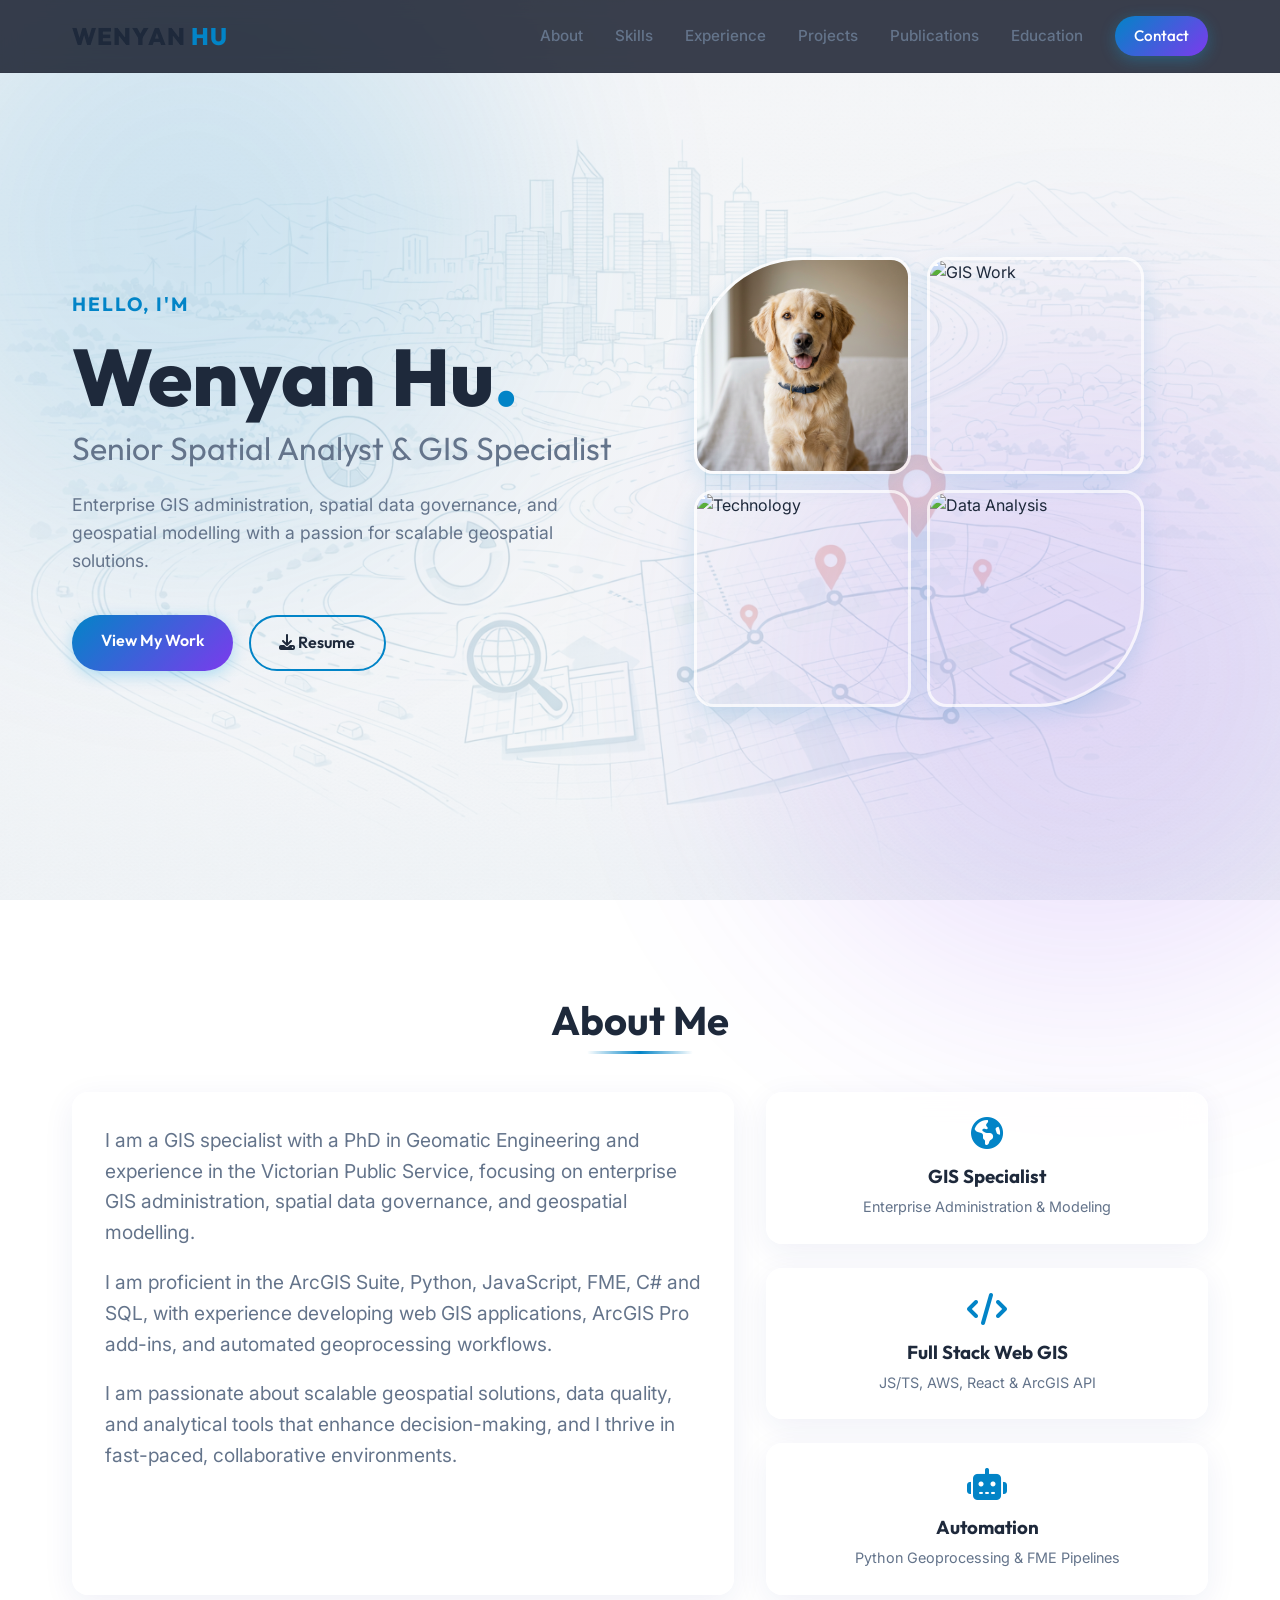
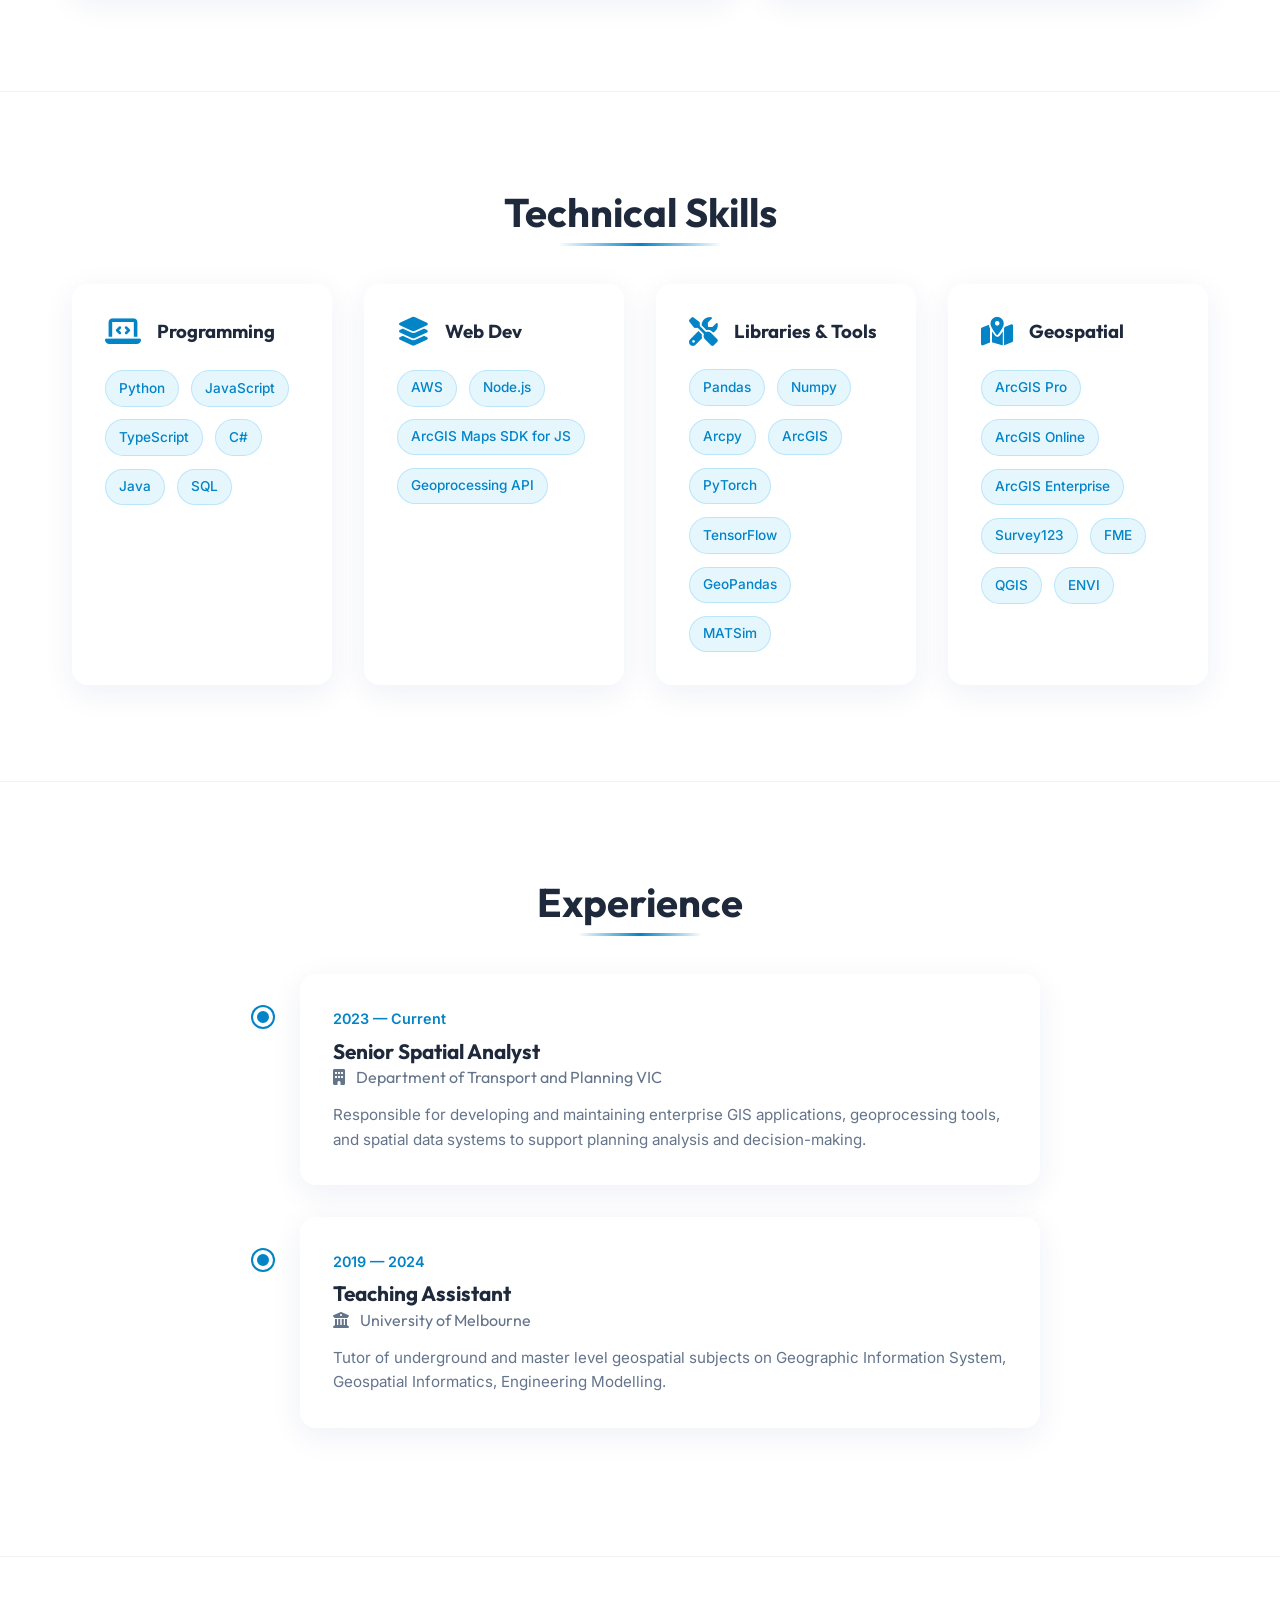
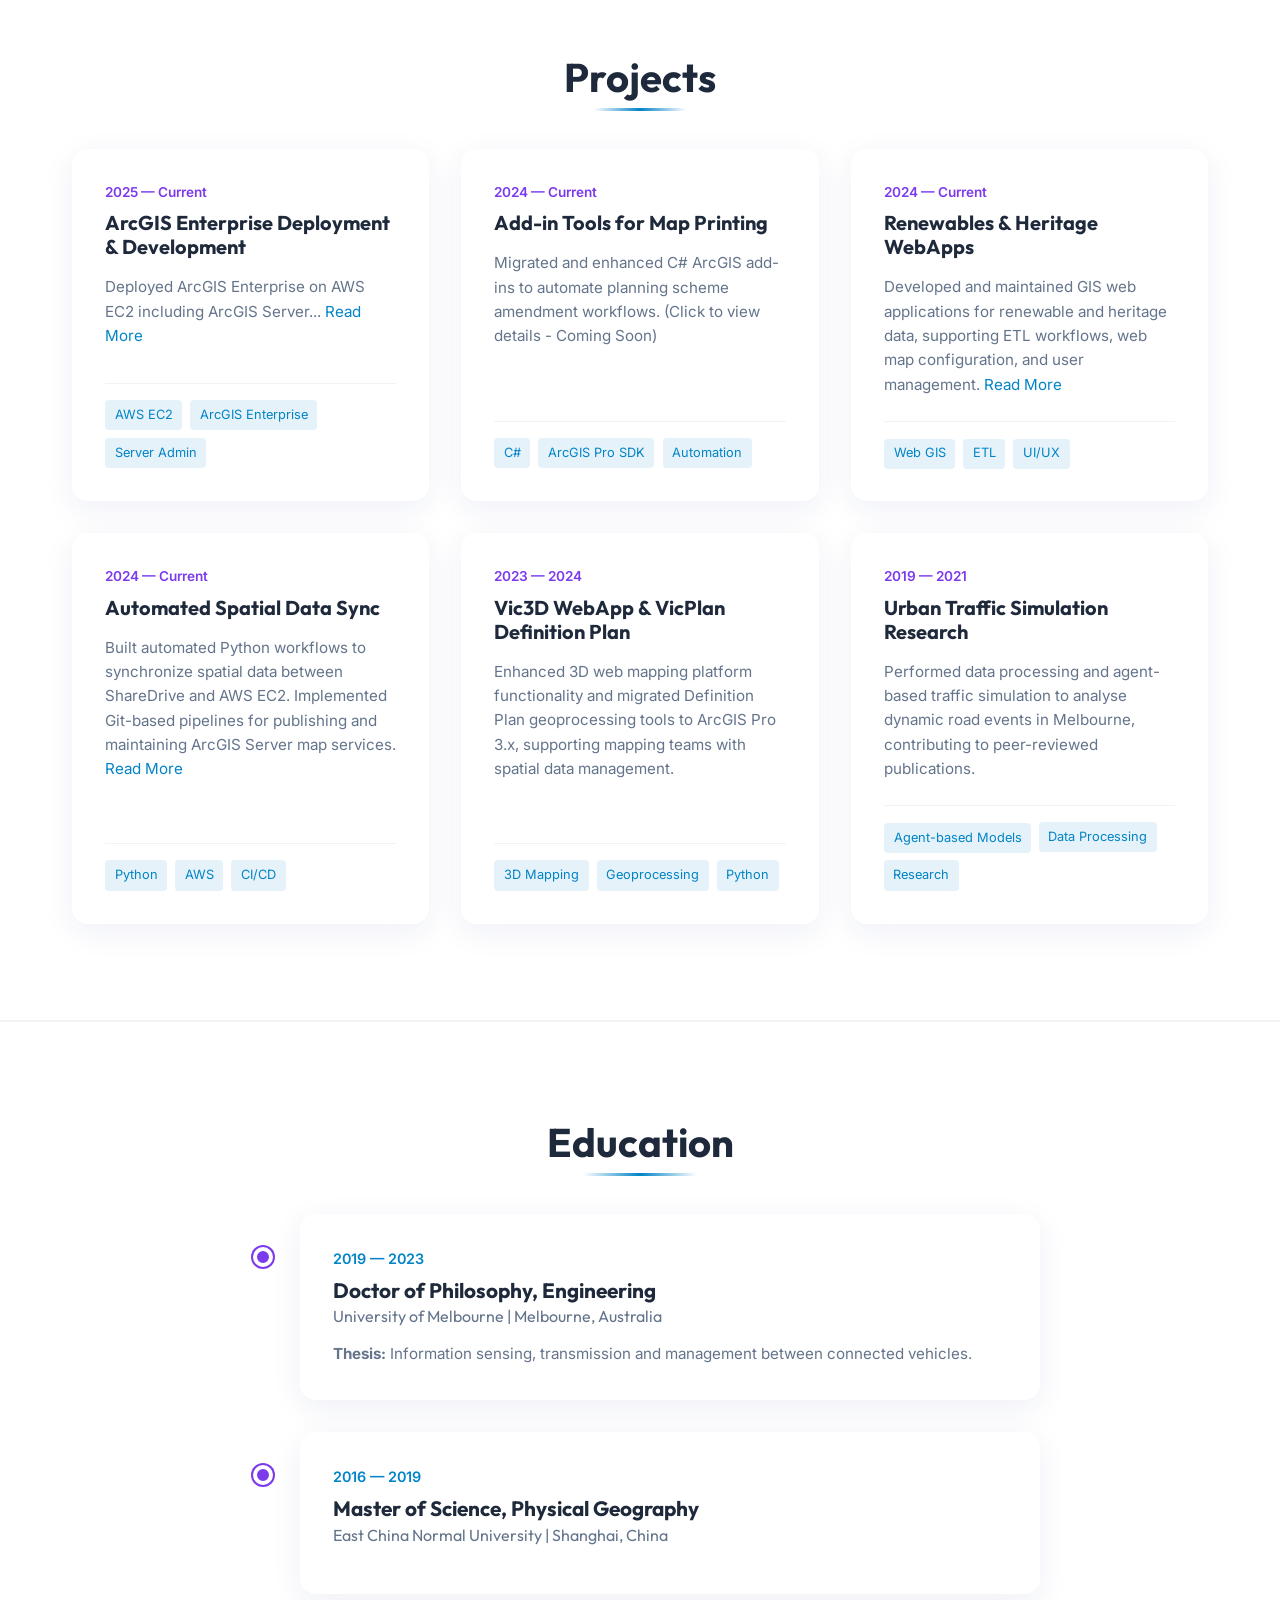
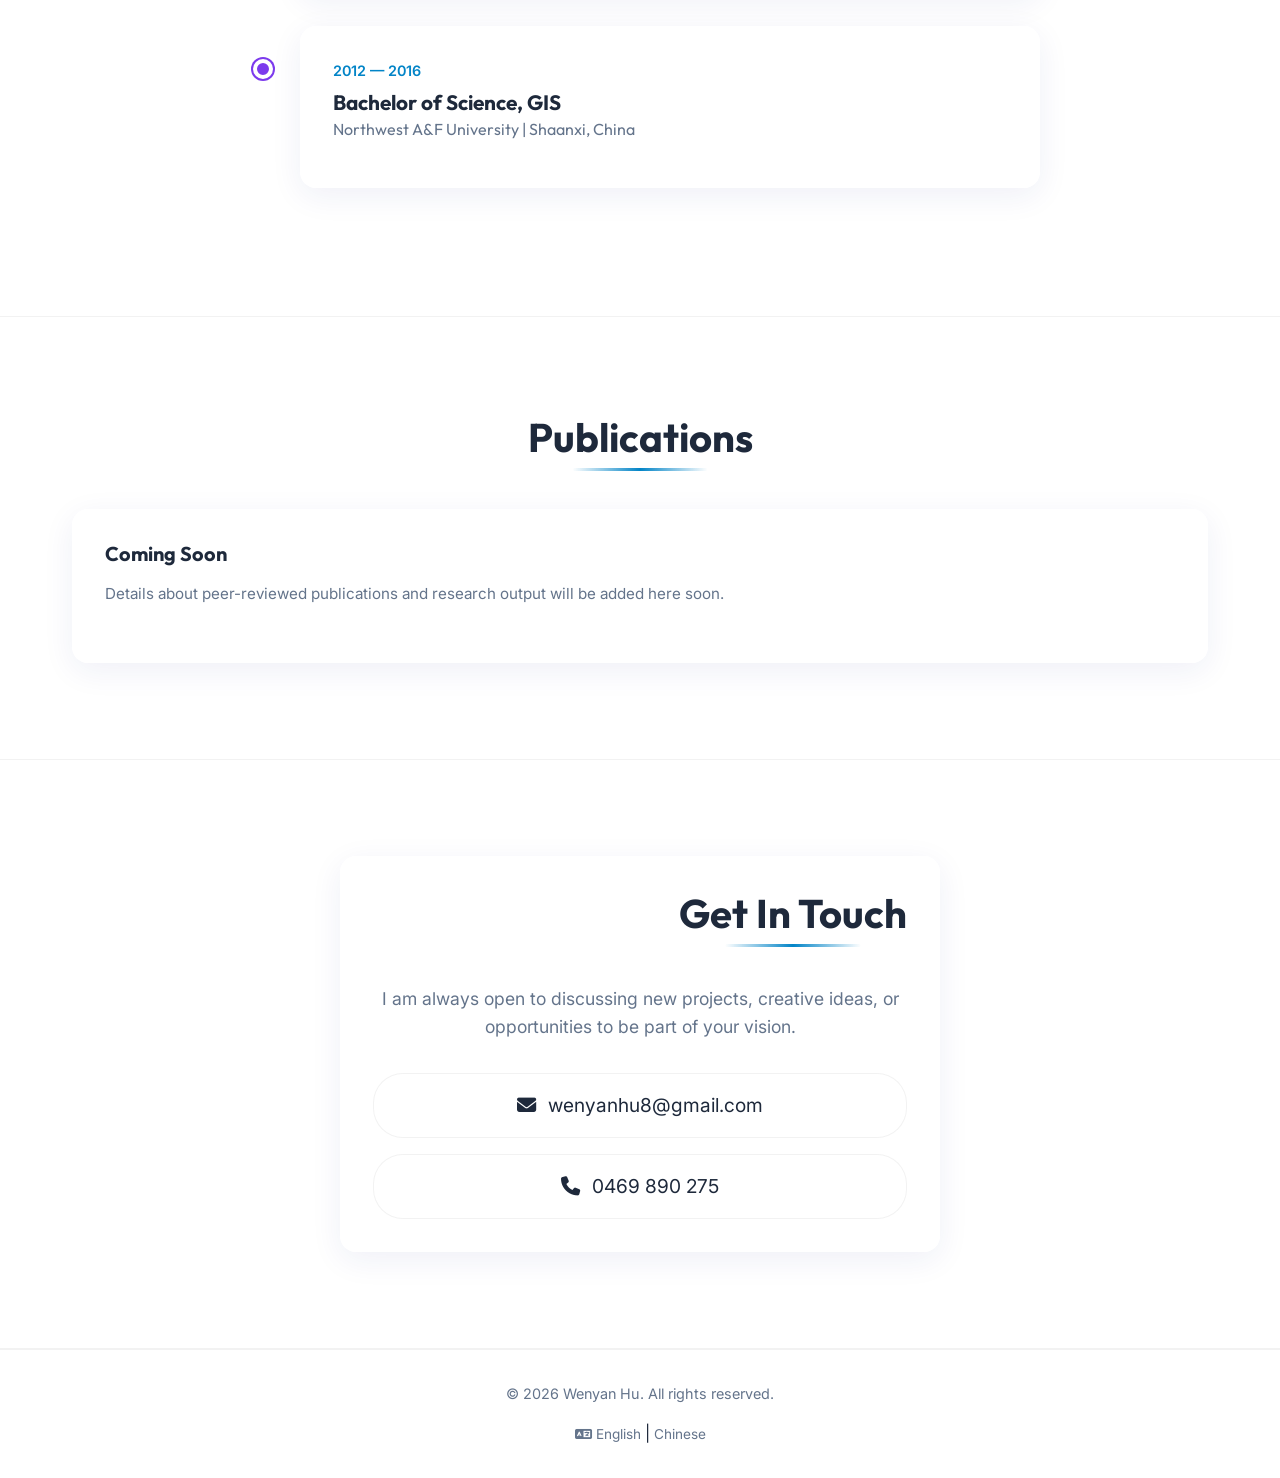
==== index.html @ 702ae7d6 "update the ui" ====
<!DOCTYPE html>
<html lang="en">

<head>
    <meta charset="UTF-8">
    <meta name="viewport" content="width=device-width, initial-scale=1.0">
    <title>Wenyan Hu | Senior Spatial Analyst & GIS Specialist</title>
    <meta name="description"
        content="Portfolio of Wenyan Hu, GIS Specialist, Senior Spatial Analyst, and Web GIS Developer.">

    <!-- Google Fonts -->
    <link rel="preconnect" href="https://fonts.googleapis.com">
    <link rel="preconnect" href="https://fonts.gstatic.com" crossorigin>
    <link
        href="https://fonts.googleapis.com/css2?family=Inter:wght@300;400;500;600&family=Outfit:wght@400;600;800&display=swap"
        rel="stylesheet">

    <!-- FontAwesome for Icons -->
    <link rel="stylesheet" href="https://cdnjs.cloudflare.com/ajax/libs/font-awesome/6.4.0/css/all.min.css">

    <!-- Custom CSS -->
    <link rel="stylesheet" href="style.css">
</head>

<body>

    <!-- Navigation -->
    <nav class="navbar">
        <div class="nav-content">
            <a href="#hero" class="logo">WENYAN <span>HU</span></a>
            <ul class="nav-links">
                <li><a href="#about">About</a></li>
                <li><a href="#skills">Skills</a></li>
                <li><a href="#experience">Experience</a></li>
                <li><a href="#projects">Projects</a></li>
                <li><a href="#publications">Publications</a></li>
                <li><a href="#education">Education</a></li>
                <li><a href="#contact" class="btn-primary">Contact</a></li>
            </ul>
            <div class="menu-toggle"><i class="fas fa-bars"></i></div>
        </div>
    </nav>

    <!-- Hero Section -->
    <section id="hero" class="hero fade-in">
        <div class="hero-content">
            <h3 class="greeting">Hello, I'm</h3>
            <h1 class="name">Wenyan Hu<span class="name-dot">.</span></h1>
            <h2 class="role">Senior Spatial Analyst &amp; GIS Specialist</h2>
            <p class="hero-desc">
                Enterprise GIS administration, spatial data governance, and geospatial modelling with a passion for
                scalable geospatial solutions.
            </p>
            <div class="hero-actions">
                <a href="#projects" class="btn-primary">View My Work</a>
                <a href="WENYAN_HU.pdf" class="btn-secondary" target="_blank" rel="noopener noreferrer">
                    <i class="fas fa-download"></i> Resume
                </a>
            </div>
        </div>
        <div class="hero-image-container">
            <div class="hero-collage">
                <img src="profile.png" alt="Wenyan Hu Profile 1" class="collage-img img-1">
                <img src="https://images.unsplash.com/photo-1543269865-cbf427effbad?q=60&w=600&auto=format&fit=crop"
                    alt="GIS Work" class="collage-img img-2">
                <img src="https://images.unsplash.com/photo-1581091226825-a6a2a5aee158?q=60&w=600&auto=format&fit=crop"
                    alt="Technology" class="collage-img img-3">
                <img src="https://images.unsplash.com/photo-1551288049-bebda4e38f71?q=60&w=600&auto=format&fit=crop"
                    alt="Data Analysis" class="collage-img img-4">
            </div>
        </div>
        <div class="hero-shapes">
            <div class="shape shape-1"></div>
            <div class="shape shape-2"></div>
        </div>
    </section>

    <!-- About Section -->
    <section id="about" class="section animate-on-scroll">
        <div class="container">
            <h2 class="section-title">About Me</h2>
            <div class="about-grid">
                <div class="about-text glass-card">
                    <p>
                        I am a GIS specialist with a PhD in Geomatic Engineering and experience in the Victorian Public
                        Service, focusing on enterprise GIS administration, spatial data governance, and geospatial
                        modelling.
                    </p>
                    <p>
                        I am proficient in the ArcGIS Suite, Python, JavaScript, FME, C# and SQL, with experience
                        developing web GIS applications, ArcGIS Pro add-ins, and automated geoprocessing workflows.
                    </p>
                    <p>
                        I am passionate about scalable geospatial solutions, data quality, and analytical tools that
                        enhance decision-making, and I thrive in fast-paced, collaborative environments.
                    </p>
                </div>
                <div class="about-stats">
                    <div class="stat-card glass-card">
                        <i class="fas fa-globe-americas"></i>
                        <h3>GIS Specialist</h3>
                        <p>Enterprise Administration & Modeling</p>
                    </div>
                    <div class="stat-card glass-card">
                        <i class="fas fa-code"></i>
                        <h3>Full Stack Web GIS</h3>
                        <p>JS/TS, AWS, React & ArcGIS API</p>
                    </div>
                    <div class="stat-card glass-card">
                        <i class="fas fa-robot"></i>
                        <h3>Automation</h3>
                        <p>Python Geoprocessing & FME Pipelines</p>
                    </div>
                </div>
            </div>
        </div>
    </section>

    <!-- Skills Section -->
    <section id="skills" class="section alt-bg animate-on-scroll">
        <div class="container">
            <h2 class="section-title">Technical Skills</h2>
            <div class="skills-grid">

                <div class="skill-category glass-card">
                    <div class="skill-header">
                        <i class="fas fa-laptop-code"></i>
                        <h3>Programming</h3>
                    </div>
                    <div class="skill-tags">
                        <span class="tag">Python</span>
                        <span class="tag">JavaScript</span>
                        <span class="tag">TypeScript</span>
                        <span class="tag">C#</span>
                        <span class="tag">Java</span>
                        <span class="tag">SQL</span>
                    </div>
                </div>

                <div class="skill-category glass-card">
                    <div class="skill-header">
                        <i class="fas fa-layer-group"></i>
                        <h3>Web Dev</h3>
                    </div>
                    <div class="skill-tags">
                        <span class="tag">AWS</span>
                        <span class="tag">Node.js</span>
                        <span class="tag">ArcGIS Maps SDK for JS</span>
                        <span class="tag">Geoprocessing API</span>
                    </div>
                </div>

                <div class="skill-category glass-card">
                    <div class="skill-header">
                        <i class="fas fa-tools"></i>
                        <h3>Libraries & Tools</h3>
                    </div>
                    <div class="skill-tags">
                        <span class="tag">Pandas</span>
                        <span class="tag">Numpy</span>
                        <span class="tag">Arcpy</span>
                        <span class="tag">ArcGIS</span>
                        <span class="tag">PyTorch</span>
                        <span class="tag">TensorFlow</span>
                        <span class="tag">GeoPandas</span>
                        <span class="tag">MATSim</span>
                    </div>
                </div>

                <div class="skill-category glass-card">
                    <div class="skill-header">
                        <i class="fas fa-map-marked-alt"></i>
                        <h3>Geospatial</h3>
                    </div>
                    <div class="skill-tags">
                        <span class="tag">ArcGIS Pro</span>
                        <span class="tag">ArcGIS Online</span>
                        <span class="tag">ArcGIS Enterprise</span>
                        <span class="tag">Survey123</span>
                        <span class="tag">FME</span>
                        <span class="tag">QGIS</span>
                        <span class="tag">ENVI</span>
                    </div>
                </div>

            </div>
        </div>
    </section>

    <!-- Experience Section -->
    <section id="experience" class="section animate-on-scroll">
        <div class="container">
            <h2 class="section-title">Experience</h2>
            <div class="timeline">

                <div class="timeline-item glass-card">
                    <div class="timeline-dot"></div>
                    <div class="timeline-date">2023 — Current</div>
                    <div class="timeline-content">
                        <h3>Senior Spatial Analyst</h3>
                        <h4><i class="fas fa-building"></i> Department of Transport and Planning VIC</h4>
                        <p>Responsible for developing and maintaining enterprise GIS applications, geoprocessing tools,
                            and spatial data systems to support planning analysis and decision-making.</p>
                    </div>
                </div>

                <div class="timeline-item glass-card">
                    <div class="timeline-dot"></div>
                    <div class="timeline-date">2019 — 2024</div>
                    <div class="timeline-content">
                        <h3>Teaching Assistant</h3>
                        <h4><i class="fas fa-university"></i> University of Melbourne</h4>
                        <p>Tutor of underground and master level geospatial subjects on Geographic Information System,
                            Geospatial Informatics, Engineering Modelling.</p>
                    </div>
                </div>

            </div>
        </div>
    </section>

    <!-- Projects Section -->
    <section id="projects" class="section alt-bg animate-on-scroll">
        <div class="container">
            <h2 class="section-title">Projects</h2>
            <div class="projects-grid">

                <a href="project-arcgis.html" class="project-card glass-card"
                    style="text-decoration: none; background: linear-gradient(rgba(255, 255, 255, 0.88), rgba(255, 255, 255, 0.88)), url('https://images.unsplash.com/photo-1558494949-ef010cbdcc31?q=80&w=800&auto=format&fit=crop') center/cover;">
                    <div class="project-year">2025 — Current</div>
                    <h3>ArcGIS Enterprise Deployment & Development</h3>
                    <p>Deployed ArcGIS Enterprise on AWS EC2 including ArcGIS Server... <span
                            style="color: var(--primary-color);">Read More</span></p>
                    <div class="project-tags">
                        <span>AWS EC2</span><span>ArcGIS Enterprise</span><span>Server Admin</span>
                    </div>
                </a>

                <div class="project-card glass-card"
                    style="background: linear-gradient(rgba(255, 255, 255, 0.88), rgba(255, 255, 255, 0.88)), url('https://images.unsplash.com/photo-1524661135-423995f22d0b?q=80&w=800&auto=format&fit=crop') center/cover;">
                    <div class="project-year">2024 — Current</div>
                    <h3>Add-in Tools for Map Printing</h3>
                    <p>Migrated and enhanced C# ArcGIS add-ins to automate planning scheme amendment workflows. (Click
                        to view details - Coming Soon)</p>
                    <div class="project-tags">
                        <span>C#</span><span>ArcGIS Pro SDK</span><span>Automation</span>
                    </div>
                </div>

                <a href="renewables_flow.html" class="project-card glass-card"
                    style="text-decoration: none; background: linear-gradient(rgba(255, 255, 255, 0.88), rgba(255, 255, 255, 0.88)), url('https://images.unsplash.com/photo-1466611653911-95081537e5b7?q=80&w=800&auto=format&fit=crop') center/cover;">
                    <div class="project-year">2024 — Current</div>
                    <h3>Renewables & Heritage WebApps</h3>
                    <p>Developed and maintained GIS web applications for renewable and heritage data, supporting ETL
                        workflows, web map configuration, and user management. <span
                            style="color: var(--primary-color);">Read More</span></p>
                    <div class="project-tags">
                        <span>Web GIS</span><span>ETL</span><span>UI/UX</span>
                    </div>
                </a>

                <a href="datasync.html" class="project-card glass-card"
                    style="text-decoration: none; background: linear-gradient(rgba(255, 255, 255, 0.88), rgba(255, 255, 255, 0.88)), url('https://images.unsplash.com/photo-1551288049-bebda4e38f71?q=80&w=800&auto=format&fit=crop') center/cover;">
                    <div class="project-year">2024 — Current</div>
                    <h3>Automated Spatial Data Sync</h3>
                    <p>Built automated Python workflows to synchronize spatial data between ShareDrive and AWS EC2.
                        Implemented Git-based pipelines for publishing and maintaining ArcGIS Server map services. <span
                            style="color: var(--primary-color);">Read More</span></p>
                    <div class="project-tags">
                        <span>Python</span><span>AWS</span><span>CI/CD</span>
                    </div>
                </a>

                <div class="project-card glass-card"
                    style="background: linear-gradient(rgba(255, 255, 255, 0.88), rgba(255, 255, 255, 0.88)), url('https://images.unsplash.com/photo-1480714378408-67cf0d13bc1b?q=80&w=800&auto=format&fit=crop') center/cover;">
                    <div class="project-year">2023 — 2024</div>
                    <h3>Vic3D WebApp & VicPlan Definition Plan</h3>
                    <p>Enhanced 3D web mapping platform functionality and migrated Definition Plan geoprocessing tools
                        to ArcGIS Pro 3.x, supporting mapping teams with spatial data management.</p>
                    <div class="project-tags">
                        <span>3D Mapping</span><span>Geoprocessing</span><span>Python</span>
                    </div>
                </div>

                <div class="project-card glass-card"
                    style="background: linear-gradient(rgba(255, 255, 255, 0.88), rgba(255, 255, 255, 0.88)), url('https://images.unsplash.com/photo-1449844908441-8829872d2607?q=80&w=800&auto=format&fit=crop') center/cover;">
                    <div class="project-year">2019 — 2021</div>
                    <h3>Urban Traffic Simulation Research</h3>
                    <p>Performed data processing and agent-based traffic simulation to analyse dynamic road events in
                        Melbourne, contributing to peer-reviewed publications.</p>
                    <div class="project-tags">
                        <span>Agent-based Models</span><span>Data Processing</span><span>Research</span>
                    </div>
                </div>

            </div>
        </div>
    </section>


    <!-- Education Section -->
    <section id="education" class="section alt-bg animate-on-scroll">
        <div class="container">
            <h2 class="section-title">Education</h2>
            <div class="timeline education-timeline">

                <div class="timeline-item glass-card">
                    <div class="timeline-dot alt"></div>
                    <div class="timeline-date">2019 — 2023</div>
                    <div class="timeline-content">
                        <h3>Doctor of Philosophy, Engineering</h3>
                        <h4>University of Melbourne <span>| Melbourne, Australia</span></h4>
                        <p><strong>Thesis:</strong> Information sensing, transmission and management between connected
                            vehicles.</p>
                    </div>
                </div>

                <div class="timeline-item glass-card">
                    <div class="timeline-dot alt"></div>
                    <div class="timeline-date">2016 — 2019</div>
                    <div class="timeline-content">
                        <h3>Master of Science, Physical Geography</h3>
                        <h4>East China Normal University <span>| Shanghai, China</span></h4>
                    </div>
                </div>

                <div class="timeline-item glass-card">
                    <div class="timeline-dot alt"></div>
                    <div class="timeline-date">2012 — 2016</div>
                    <div class="timeline-content">
                        <h3>Bachelor of Science, GIS</h3>
                        <h4>Northwest A&F University <span>| Shaanxi, China</span></h4>
                    </div>
                </div>

            </div>
        </div>
    </section>

    <!-- Publications Section -->
    <section id="publications" class="section animate-on-scroll">
        <div class="container">
            <h2 class="section-title">Publications</h2>
            <div class="projects-grid">

                <div class="project-card glass-card">
                    <h3>Coming Soon</h3>
                    <p>Details about peer-reviewed publications and research output will be added here soon.</p>
                </div>

            </div>
        </div>
    </section>

    <!-- Contact Section -->
    <section id="contact" class="section alt-bg animate-on-scroll">
        <div class="container">
            <div class="contact-box glass-card text-center">
                <h2 class="section-title mb-sm">Get In Touch</h2>
                <p class="contact-desc">I am always open to discussing new projects, creative ideas, or opportunities to
                    be part of your vision.</p>
                <div class="contact-links">
                    <a href="mailto:wenyanhu8@gmail.com" class="contact-link">
                        <i class="fas fa-envelope"></i>
                        wenyanhu8@gmail.com
                    </a>
                    <a href="tel:0469890275" class="contact-link">
                        <i class="fas fa-phone"></i>
                        0469 890 275
                    </a>
                </div>
            </div>
        </div>
    </section>

    <!-- Footer -->
    <footer>
        <div class="container text-center">
            <p>&copy; <span id="year"></span> Wenyan Hu. All rights reserved.</p>
            <div class="languages mt-sm">
                <span><i class="fas fa-language"></i> English</span> | <span>Chinese</span>
            </div>
        </div>
    </footer>

    <!-- Custom JS -->
    <script src="script.js"></script>
</body>

</html>
---- style.css ----
:root {
    /* Color Palette - Light Theme */
    --bg-color: #f8fafc;
    /* Very light slate */
    --bg-color-alt: #ffffff;
    /* Pure white */
    --text-color: #1e293b;
    /* Dark slate */
    --text-muted: #64748b;
    /* Slate grey */
    --primary-color: #0284c7;
    /* Sky blue (slightly darker for contrast) */
    --primary-hover: #0369a1;
    --accent-color: #7c3aed;
    /* Vibrant purple */

    /* Typography */
    --font-sans: 'Inter', system-ui, -apple-system, sans-serif;
    --font-heading: 'Outfit', sans-serif;

    /* Layout */
    --max-width: 1200px;
    --section-spacing: 6rem;
    --border-radius: 16px;

    /* Glassmorphism - Adjusted for light mode */
    --glass-bg: rgba(255, 255, 255, 0.7);
    --glass-border: rgba(255, 255, 255, 0.5);
    --glass-shadow: 0 8px 32px 0 rgba(31, 38, 135, 0.07);
}

* {
    margin: 0;
    padding: 0;
    box-sizing: border-box;
}

html {
    scroll-behavior: smooth;
}

body {
    background: linear-gradient(rgba(240, 242, 245, 0.7), rgba(240, 242, 245, 0.7)), url('photos/background.png');
    background-size: cover;
    background-position: center;
    background-attachment: fixed;
    color: var(--text-color);
    font-family: var(--font-sans);
    line-height: 1.6;
    overflow-x: hidden;
    position: relative;
}

/* Gradient Background blobs */
body::before,
body::after {
    content: '';
    position: fixed;
    width: 50vw;
    height: 50vw;
    border-radius: 50%;
    z-index: -1;
    filter: blur(120px);
    opacity: 0.15;
    pointer-events: none;
}

body::before {
    top: -10%;
    left: -10%;
    background: var(--primary-color);
}

body::after {
    bottom: -10%;
    right: -10%;
    background: var(--accent-color);
}

h1,
h2,
h3,
h4,
h5,
h6 {
    font-family: var(--font-heading);
    line-height: 1.2;
}

a {
    color: var(--primary-color);
    text-decoration: none;
    transition: color 0.3s ease;
}

a:hover {
    color: var(--primary-hover);
}

ul {
    list-style: none;
}

.container {
    max-width: var(--max-width);
    margin: 0 auto;
    padding: 0 2rem;
}

.section {
    padding: var(--section-spacing) 0;
}

.alt-bg {
    background-color: var(--bg-color-alt);
    border-top: 1px solid rgba(0, 0, 0, 0.05);
    border-bottom: 1px solid rgba(0, 0, 0, 0.05);
}

.text-center {
    text-align: center;
}

.mb-sm {
    margin-bottom: 1rem;
}

.mt-sm {
    margin-top: 1rem;
}

/* typography helpers */
.section-title {
    font-size: 2.5rem;
    margin-bottom: 3rem;
    text-align: center;
    position: relative;
    display: inline-block;
    left: 50%;
    transform: translateX(-50%);
}

.section-title::after {
    content: '';
    position: absolute;
    bottom: -10px;
    left: 20%;
    width: 60%;
    height: 3px;
    background: linear-gradient(90deg, transparent, var(--primary-color), transparent);
    border-radius: 2px;
}

/* Glass Card */
.glass-card {
    background: var(--glass-bg);
    backdrop-filter: blur(12px);
    -webkit-backdrop-filter: blur(12px);
    border: 1px solid var(--glass-border);
    border-radius: var(--border-radius);
    padding: 2rem;
    box-shadow: var(--glass-shadow);
    transition: transform 0.3s ease, box-shadow 0.3s ease, border-color 0.3s ease;
}

.glass-card:hover {
    transform: translateY(-5px);
    border-color: rgba(255, 255, 255, 0.8);
    box-shadow: 0 12px 40px 0 rgba(31, 38, 135, 0.12);
}

/* Buttons */
.btn-primary,
.btn-secondary {
    display: inline-block;
    padding: 0.8rem 1.8rem;
    border-radius: 30px;
    font-weight: 600;
    transition: all 0.3s ease;
    cursor: pointer;
    font-family: var(--font-heading);
}

.btn-primary {
    background: linear-gradient(135deg, var(--primary-color), var(--accent-color));
    color: #fff;
    border: none;
    box-shadow: 0 4px 15px rgba(14, 165, 233, 0.3);
}

.btn-primary:hover {
    transform: translateY(-2px);
    box-shadow: 0 6px 20px rgba(14, 165, 233, 0.5);
    color: #fff;
}

.btn-secondary {
    background: transparent;
    color: var(--text-color);
    border: 2px solid var(--primary-color);
}

.btn-secondary:hover {
    background: var(--primary-color);
    color: #ffffff;
}

/* Navigation */
.navbar {
    position: fixed;
    top: 0;
    width: 100%;
    z-index: 1000;
    background: rgba(255, 255, 255, 0.85);
    backdrop-filter: blur(10px);
    -webkit-backdrop-filter: blur(10px);
    border-bottom: 1px solid rgba(0, 0, 0, 0.05);
    transition: all 0.3s ease;
}

.nav-content {
    max-width: var(--max-width);
    margin: 0 auto;
    padding: 1rem 2rem;
    display: flex;
    justify-content: space-between;
    align-items: center;
}

.logo {
    font-family: var(--font-heading);
    font-weight: 800;
    font-size: 1.5rem;
    color: var(--text-color);
    letter-spacing: 1px;
}

.logo span {
    color: var(--primary-color);
}

.nav-links {
    display: flex;
    gap: 2rem;
    align-items: center;
}

.nav-links a {
    color: var(--text-muted);
    font-weight: 500;
    font-size: 0.95rem;
}

.nav-links a:hover {
    color: var(--text-color);
}

.nav-links .btn-primary {
    color: #fff;
    padding: 0.5rem 1.2rem;
}

.menu-toggle {
    display: none;
    font-size: 1.5rem;
    color: var(--text-color);
    cursor: pointer;
}

/* Hero Section */
.hero {
    min-height: 100vh;
    display: flex;
    align-items: center;
    justify-content: space-between;
    position: relative;
    padding: 6rem 2rem 2rem;
    max-width: var(--max-width);
    margin: 0 auto;
    gap: 4rem;
}

.hero-content {
    flex: 1.2;
    z-index: 2;
}

.hero-image-container {
    flex: 1;
    display: flex;
    justify-content: center;
    align-items: center;
    z-index: 2;
    width: 100%;
    max-width: 450px;
}

.hero-collage {
    display: grid;
    grid-template-columns: 1fr 1fr;
    grid-template-rows: 1fr 1fr;
    gap: 1rem;
    width: 100%;
    aspect-ratio: 1 / 1;
}

.collage-img {
    width: 100%;
    height: 100%;
    object-fit: cover;
    border-radius: 20px;
    border: 3px solid var(--glass-bg);
    box-shadow: 0 8px 24px rgba(2, 132, 199, 0.15);
    transition: transform 0.3s ease, box-shadow 0.3s ease;
}

.collage-img:hover {
    transform: scale(1.05);
    box-shadow: 0 12px 32px rgba(2, 132, 199, 0.3);
    z-index: 10;
}

.img-1 {
    border-top-left-radius: 50%;
}

.img-4 {
    border-bottom-right-radius: 50%;
}

.greeting {
    color: var(--primary-color);
    font-size: 1.2rem;
    margin-bottom: 1rem;
    letter-spacing: 2px;
    text-transform: uppercase;
}

.name {
    font-size: 5rem;
    font-weight: 800;
    margin-bottom: 0.5rem;
    color: var(--text-color);
    /* Changed from white to text color */
    line-height: 1.1;
}

.name .name-dot {
    color: var(--primary-color);
}

.role {
    font-size: 2rem;
    color: var(--text-muted);
    margin-bottom: 1.5rem;
    font-weight: 400;
}

.hero-desc {
    font-size: 1.1rem;
    color: var(--text-muted);
    margin-bottom: 2.5rem;
    max-width: 600px;
}

.hero-actions {
    display: flex;
    gap: 1rem;
}

/* About Section */
.about-grid {
    display: grid;
    grid-template-columns: 3fr 2fr;
    gap: 2rem;
}

.about-text p {
    margin-bottom: 1.2rem;
    font-size: 1.2rem;
    color: var(--text-muted);
}

.about-stats {
    display: flex;
    flex-direction: column;
    gap: 1.5rem;
}

.stat-card {
    text-align: center;
    padding: 1.5rem;
}

.stat-card i {
    font-size: 2rem;
    color: var(--primary-color);
    margin-bottom: 1rem;
}

.stat-card h3 {
    margin-bottom: 0.5rem;
    color: var(--text-color);
}

.stat-card p {
    font-size: 0.9rem;
    color: var(--text-muted);
}

/* Skills Section */
.skills-grid {
    display: grid;
    grid-template-columns: repeat(auto-fit, minmax(250px, 1fr));
    gap: 2rem;
}

.skill-category {
    padding: 2rem;
}

.skill-header {
    display: flex;
    align-items: center;
    gap: 1rem;
    margin-bottom: 1.5rem;
}

.skill-header i {
    font-size: 1.8rem;
    color: var(--primary-color);
}

.skill-tags {
    display: flex;
    flex-wrap: wrap;
    gap: 0.8rem;
}

.tag {
    background: rgba(14, 165, 233, 0.1);
    color: var(--primary-color);
    border: 1px solid rgba(14, 165, 233, 0.2);
    padding: 0.4rem 0.8rem;
    border-radius: 20px;
    font-size: 0.85rem;
    font-weight: 500;
}

/* Experience & Education Timeline */
.timeline {
    position: relative;
    max-width: 800px;
    margin: 0 auto;
}

.timeline::before {
    content: '';
    position: absolute;
    top: 0;
    bottom: 0;
    left: 20px;
    width: 2px;
    background: var(--glass-border);
}

.timeline-item {
    position: relative;
    margin-left: 60px;
    margin-bottom: 2rem;
    padding: 2rem;
}

.timeline-dot {
    position: absolute;
    top: 2rem;
    left: -48px;
    width: 20px;
    height: 20px;
    border-radius: 50%;
    background: var(--primary-color);
    border: 4px solid #fff;
    box-shadow: 0 0 0 2px var(--primary-color);
    z-index: 10;
}

.timeline-dot.alt {
    background: var(--accent-color);
    box-shadow: 0 0 0 2px var(--accent-color);
}

.timeline-date {
    font-size: 0.9rem;
    color: var(--primary-color);
    font-weight: 600;
    margin-bottom: 0.5rem;
}

.timeline-content h3 {
    font-size: 1.3rem;
    color: var(--text-color);
    margin-bottom: 0.3rem;
}

.timeline-content h4 {
    font-size: 1rem;
    color: var(--text-muted);
    font-weight: 400;
    margin-bottom: 1rem;
}

.timeline-content h4 i {
    margin-right: 0.5rem;
}

.timeline-content p {
    color: var(--text-muted);
    font-size: 0.95rem;
}

/* Projects Section */
.projects-grid {
    display: grid;
    grid-template-columns: repeat(auto-fit, minmax(320px, 1fr));
    gap: 2rem;
}

.project-card {
    display: flex;
    flex-direction: column;
}

.project-year {
    font-size: 0.85rem;
    color: var(--accent-color);
    font-weight: 600;
    margin-bottom: 0.5rem;
}

.project-card h3 {
    font-size: 1.25rem;
    color: var(--text-color);
    margin-bottom: 1rem;
}

.project-card p {
    color: var(--text-muted);
    font-size: 0.95rem;
    margin-bottom: 1.5rem;
    flex-grow: 1;
}

.project-tags {
    display: flex;
    flex-wrap: wrap;
    gap: 0.5rem;
    border-top: 1px solid rgba(0, 0, 0, 0.05);
    padding-top: 1rem;
}

.project-tags span {
    font-size: 0.8rem;
    color: var(--primary-color);
    background: rgba(2, 132, 199, 0.1);
    padding: 0.3rem 0.6rem;
    border-radius: 4px;
}

/* Contact Section */
.contact-box {
    max-width: 600px;
    margin: 0 auto;
}

.contact-desc {
    color: var(--text-muted);
    margin-bottom: 2rem;
    font-size: 1.1rem;
}

.contact-links {
    display: flex;
    flex-direction: column;
    gap: 1rem;
    align-items: center;
}

.contact-link {
    display: flex;
    align-items: center;
    gap: 0.8rem;
    font-size: 1.2rem;
    color: var(--text-color);
    background: var(--glass-bg);
    padding: 1rem 2rem;
    border-radius: 30px;
    border: 1px solid rgba(0, 0, 0, 0.05);
    transition: all 0.3s ease;
    width: 100%;
    justify-content: center;
}

.contact-link:hover {
    background: rgba(2, 132, 199, 0.1);
    border-color: var(--primary-color);
    color: var(--primary-color);
}

/* Footer */
footer {
    padding: 2rem 0;
    border-top: 1px solid rgba(0, 0, 0, 0.05);
}

footer p {
    color: var(--text-muted);
    font-size: 0.9rem;
}

.languages span {
    color: var(--text-muted);
    font-size: 0.85rem;
}

/* Animations & Utilities */
.animate-on-scroll {
    opacity: 0;
    transform: translateY(30px);
    transition: opacity 0.8s ease-out, transform 0.8s ease-out;
}

.animate-on-scroll.visible {
    opacity: 1;
    transform: translateY(0);
}

/* Responsive */
@media (max-width: 900px) {
    .about-grid {
        grid-template-columns: 1fr;
    }

    .hero {
        flex-direction: column-reverse;
        justify-content: center;
        text-align: center;
        gap: 2rem;
        padding-top: 8rem;
    }

    .hero-actions {
        justify-content: center;
    }

    .hero-image-container {
        max-width: 300px;
    }
}

@media (max-width: 768px) {
    .name {
        font-size: 3.5rem;
    }

    .role {
        font-size: 1.5rem;
    }

    .nav-links {
        display: none;
        /* simple mobile hide for now, can implement toggle in JS */
        flex-direction: column;
        position: absolute;
        top: 70px;
        left: 0;
        width: 100%;
        background: var(--bg-color-alt);
        padding: 2rem;
        border-bottom: 1px solid rgba(0, 0, 0, 0.05);
        box-shadow: 0 10px 20px rgba(0, 0, 0, 0.05);
    }

    .nav-links.active {
        display: flex;
    }

    .menu-toggle {
        display: block;
    }

    .timeline::before {
        left: 0;
    }

    .timeline-dot {
        left: -28px;
    }

    .timeline-item {
        margin-left: 20px;
        padding: 1.5rem;
    }
}
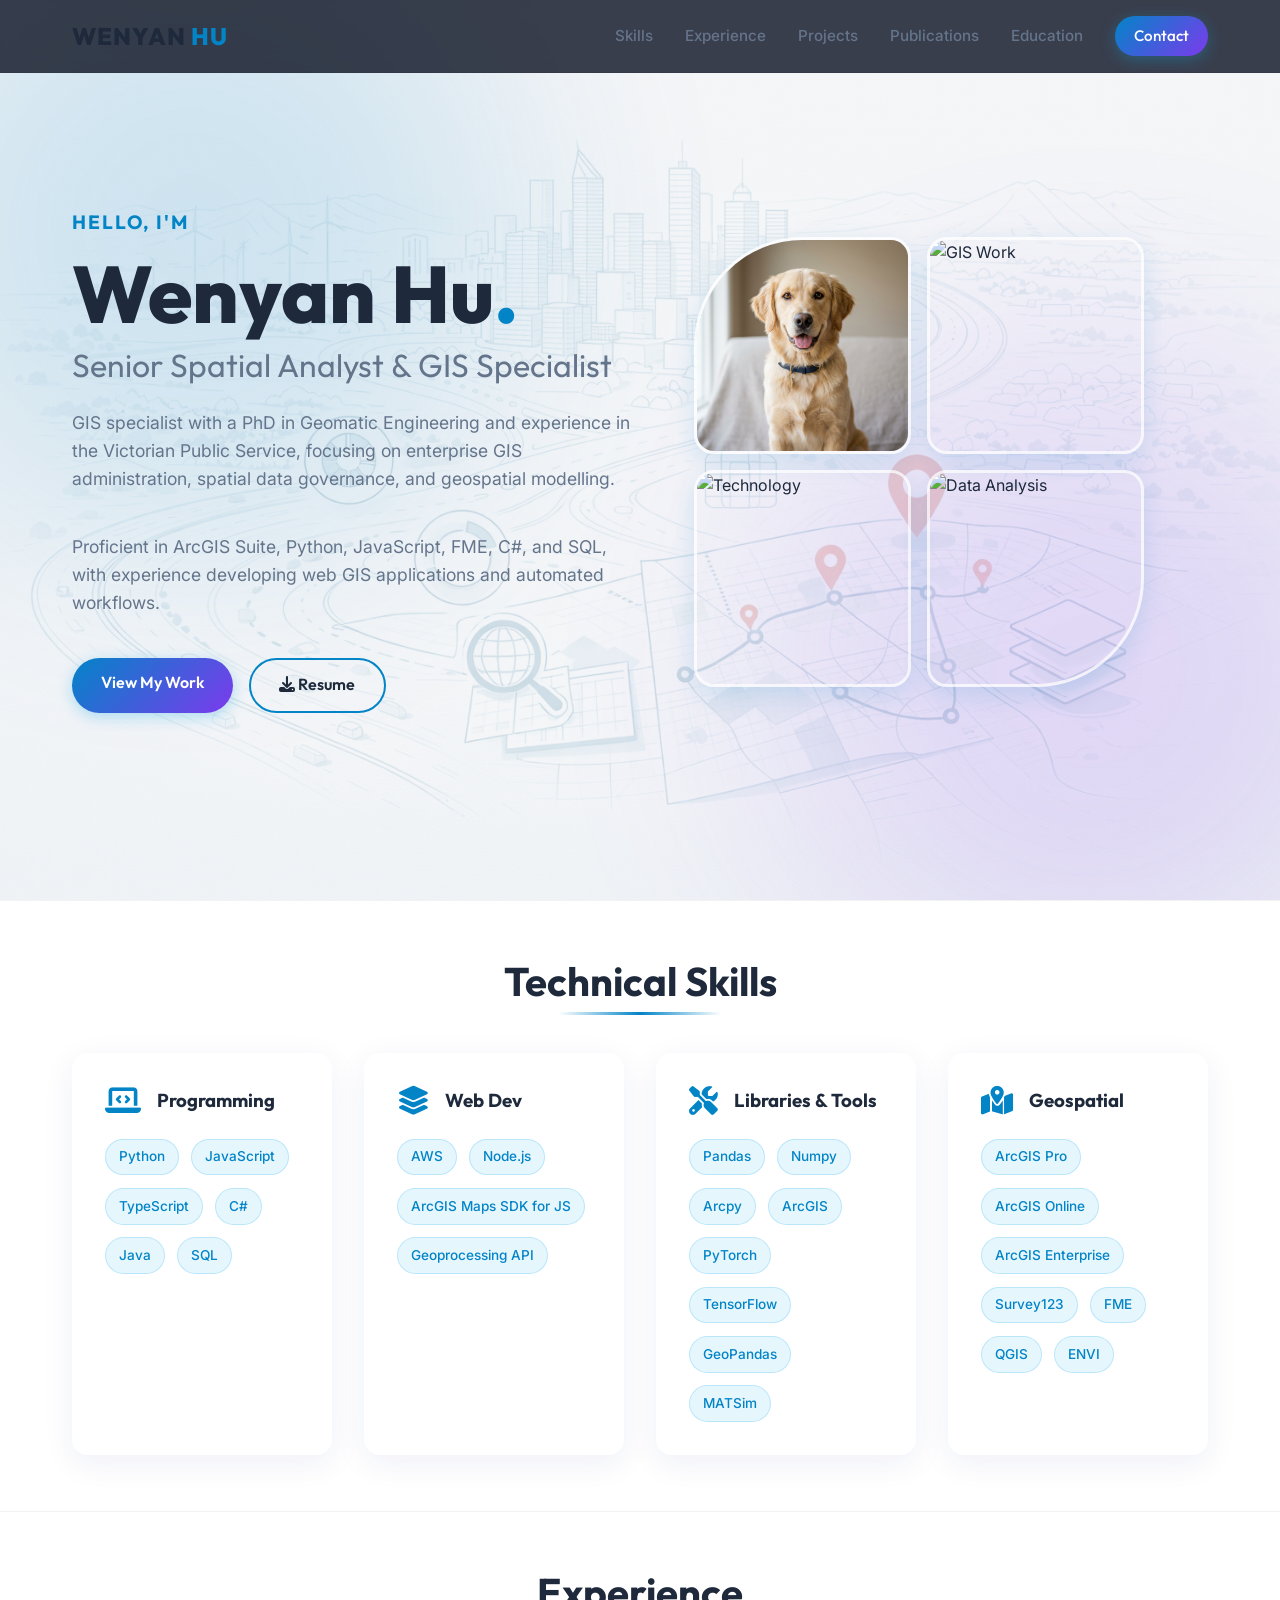
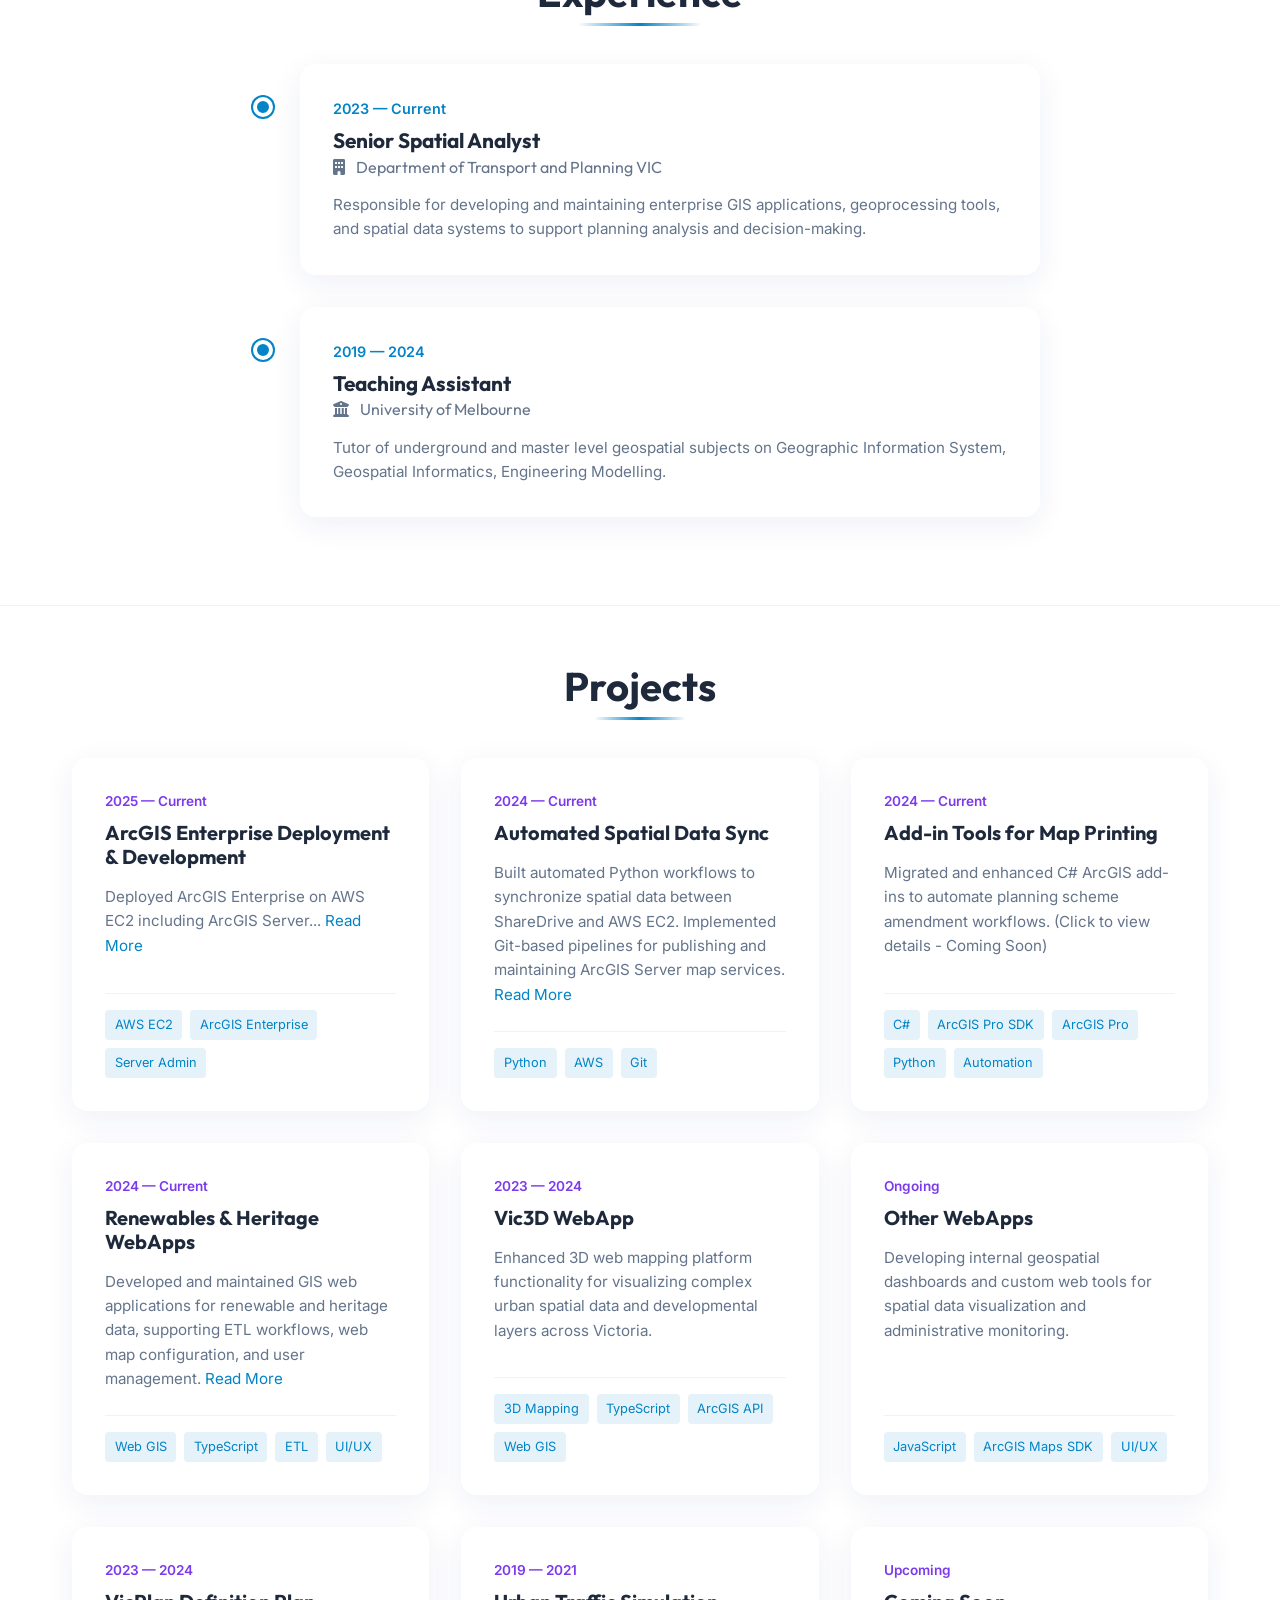
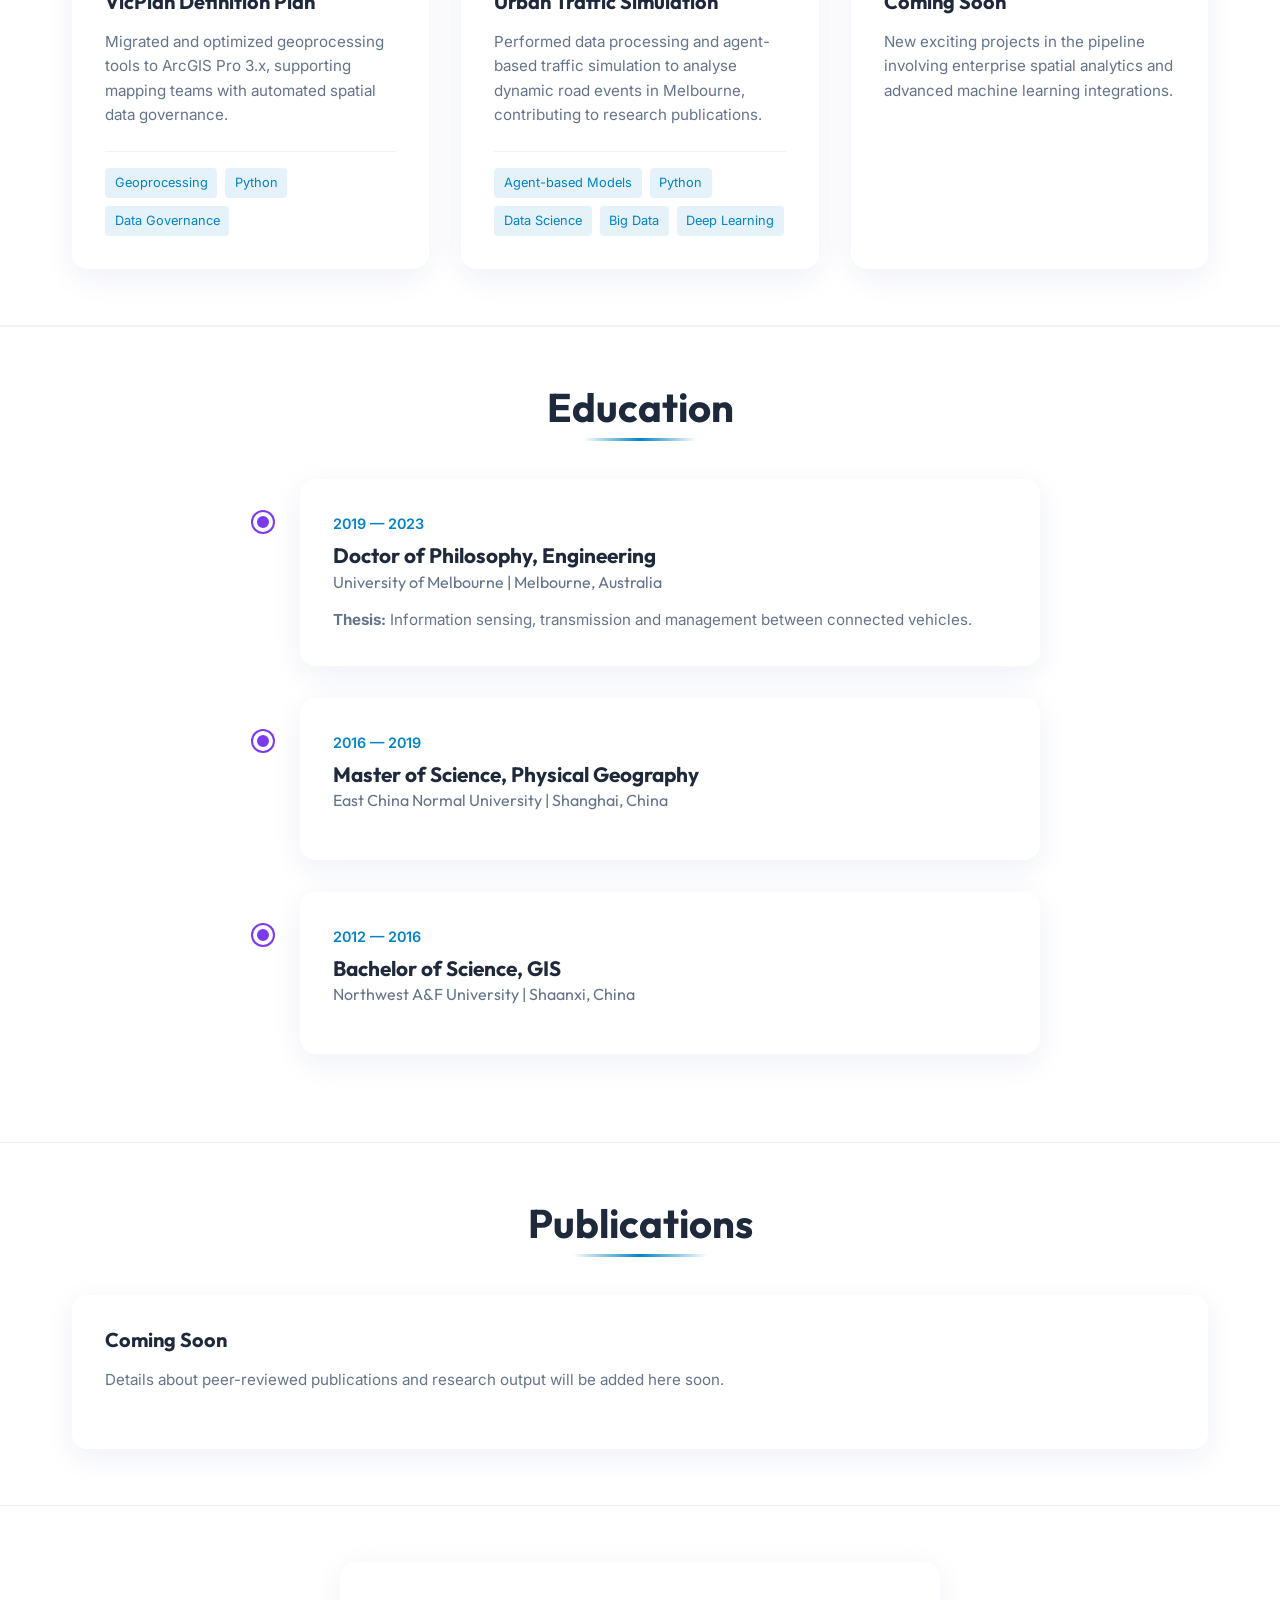
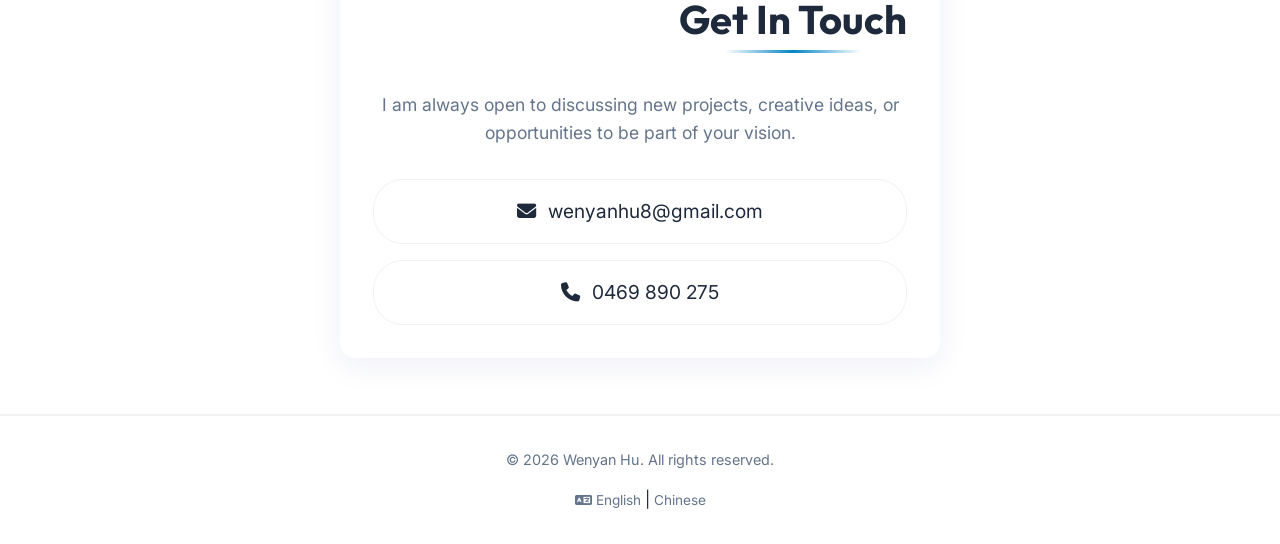
==== commit f7a4508e: "check in" ====
--- a/index.html
+++ b/index.html
@@ -29,7 +29,6 @@
         <div class="nav-content">
             <a href="#hero" class="logo">WENYAN <span>HU</span></a>
             <ul class="nav-links">
-                <li><a href="#about">About</a></li>
                 <li><a href="#skills">Skills</a></li>
                 <li><a href="#experience">Experience</a></li>
                 <li><a href="#projects">Projects</a></li>
@@ -48,8 +47,12 @@
             <h1 class="name">Wenyan Hu<span class="name-dot">.</span></h1>
             <h2 class="role">Senior Spatial Analyst &amp; GIS Specialist</h2>
             <p class="hero-desc">
-                Enterprise GIS administration, spatial data governance, and geospatial modelling with a passion for
-                scalable geospatial solutions.
+                GIS specialist with a PhD in Geomatic Engineering and experience in the Victorian Public Service,
+                focusing on enterprise GIS administration, spatial data governance, and geospatial modelling.
+            </p>
+            <p class="hero-desc">
+                Proficient in ArcGIS Suite, Python, JavaScript, FME, C#, and SQL, with experience developing web GIS
+                applications and automated workflows.
             </p>
             <div class="hero-actions">
                 <a href="#projects" class="btn-primary">View My Work</a>
@@ -75,46 +78,6 @@
         </div>
     </section>
 
-    <!-- About Section -->
-    <section id="about" class="section animate-on-scroll">
-        <div class="container">
-            <h2 class="section-title">About Me</h2>
-            <div class="about-grid">
-                <div class="about-text glass-card">
-                    <p>
-                        I am a GIS specialist with a PhD in Geomatic Engineering and experience in the Victorian Public
-                        Service, focusing on enterprise GIS administration, spatial data governance, and geospatial
-                        modelling.
-                    </p>
-                    <p>
-                        I am proficient in the ArcGIS Suite, Python, JavaScript, FME, C# and SQL, with experience
-                        developing web GIS applications, ArcGIS Pro add-ins, and automated geoprocessing workflows.
-                    </p>
-                    <p>
-                        I am passionate about scalable geospatial solutions, data quality, and analytical tools that
-                        enhance decision-making, and I thrive in fast-paced, collaborative environments.
-                    </p>
-                </div>
-                <div class="about-stats">
-                    <div class="stat-card glass-card">
-                        <i class="fas fa-globe-americas"></i>
-                        <h3>GIS Specialist</h3>
-                        <p>Enterprise Administration & Modeling</p>
-                    </div>
-                    <div class="stat-card glass-card">
-                        <i class="fas fa-code"></i>
-                        <h3>Full Stack Web GIS</h3>
-                        <p>JS/TS, AWS, React & ArcGIS API</p>
-                    </div>
-                    <div class="stat-card glass-card">
-                        <i class="fas fa-robot"></i>
-                        <h3>Automation</h3>
-                        <p>Python Geoprocessing & FME Pipelines</p>
-                    </div>
-                </div>
-            </div>
-        </div>
-    </section>
 
     <!-- Skills Section -->
     <section id="skills" class="section alt-bg animate-on-scroll">
@@ -236,6 +199,18 @@
                     </div>
                 </a>
 
+                <a href="datasync.html" class="project-card glass-card"
+                    style="text-decoration: none; background: linear-gradient(rgba(255, 255, 255, 0.88), rgba(255, 255, 255, 0.88)), url('https://images.unsplash.com/photo-1551288049-bebda4e38f71?q=80&w=800&auto=format&fit=crop') center/cover;">
+                    <div class="project-year">2024 — Current</div>
+                    <h3>Automated Spatial Data Sync</h3>
+                    <p>Built automated Python workflows to synchronize spatial data between ShareDrive and AWS EC2.
+                        Implemented Git-based pipelines for publishing and maintaining ArcGIS Server map services. <span
+                            style="color: var(--primary-color);">Read More</span></p>
+                    <div class="project-tags">
+                        <span>Python</span><span>AWS</span><span>Git</span>
+                    </div>
+                </a>
+
                 <div class="project-card glass-card"
                     style="background: linear-gradient(rgba(255, 255, 255, 0.88), rgba(255, 255, 255, 0.88)), url('https://images.unsplash.com/photo-1524661135-423995f22d0b?q=80&w=800&auto=format&fit=crop') center/cover;">
                     <div class="project-year">2024 — Current</div>
@@ -243,7 +218,8 @@
                     <p>Migrated and enhanced C# ArcGIS add-ins to automate planning scheme amendment workflows. (Click
                         to view details - Coming Soon)</p>
                     <div class="project-tags">
-                        <span>C#</span><span>ArcGIS Pro SDK</span><span>Automation</span>
+                        <span>C#</span><span>ArcGIS Pro SDK</span><span>ArcGIS
+                            Pro</span><span>Python</span><span>Automation</span>
                     </div>
                 </div>
 
@@ -255,42 +231,62 @@
                         workflows, web map configuration, and user management. <span
                             style="color: var(--primary-color);">Read More</span></p>
                     <div class="project-tags">
-                        <span>Web GIS</span><span>ETL</span><span>UI/UX</span>
+                        <span>Web GIS</span><span>TypeScript</span><span>ETL</span><span>UI/UX</span>
                     </div>
                 </a>
 
-                <a href="datasync.html" class="project-card glass-card"
-                    style="text-decoration: none; background: linear-gradient(rgba(255, 255, 255, 0.88), rgba(255, 255, 255, 0.88)), url('https://images.unsplash.com/photo-1551288049-bebda4e38f71?q=80&w=800&auto=format&fit=crop') center/cover;">
-                    <div class="project-year">2024 — Current</div>
-                    <h3>Automated Spatial Data Sync</h3>
-                    <p>Built automated Python workflows to synchronize spatial data between ShareDrive and AWS EC2.
-                        Implemented Git-based pipelines for publishing and maintaining ArcGIS Server map services. <span
-                            style="color: var(--primary-color);">Read More</span></p>
-                    <div class="project-tags">
-                        <span>Python</span><span>AWS</span><span>CI/CD</span>
-                    </div>
-                </a>
-
-                <div class="project-card glass-card"
-                    style="background: linear-gradient(rgba(255, 255, 255, 0.88), rgba(255, 255, 255, 0.88)), url('https://images.unsplash.com/photo-1480714378408-67cf0d13bc1b?q=80&w=800&auto=format&fit=crop') center/cover;">
+                <div class="project-card glass-card"
+                    style="background: linear-gradient(rgba(255, 255, 255, 0.88), rgba(255, 255, 255, 0.88)), url('https://images.unsplash.com/photo-1544383835-bda2bc66a55d?q=80&w=800&auto=format&fit=crop') center/cover;">
                     <div class="project-year">2023 — 2024</div>
-                    <h3>Vic3D WebApp & VicPlan Definition Plan</h3>
-                    <p>Enhanced 3D web mapping platform functionality and migrated Definition Plan geoprocessing tools
-                        to ArcGIS Pro 3.x, supporting mapping teams with spatial data management.</p>
-                    <div class="project-tags">
-                        <span>3D Mapping</span><span>Geoprocessing</span><span>Python</span>
+                    <h3>Vic3D WebApp</h3>
+                    <p>Enhanced 3D web mapping platform functionality for visualizing complex urban spatial data
+                        and developmental layers across Victoria.</p>
+                    <div class="project-tags">
+                        <span>3D Mapping</span><span>TypeScript</span><span>ArcGIS API</span><span>Web GIS</span>
+                    </div>
+                </div>
+
+                <div class="project-card glass-card"
+                    style="background: linear-gradient(rgba(255, 255, 255, 0.88), rgba(255, 255, 255, 0.88)), url('https://images.unsplash.com/photo-1460925895917-afdab827c52f?q=80&w=800&auto=format&fit=crop') center/cover;">
+                    <div class="project-year">Ongoing</div>
+                    <h3>Other WebApps</h3>
+                    <p>Developing internal geospatial dashboards and custom web tools for spatial data visualization
+                        and administrative monitoring.</p>
+                    <div class="project-tags">
+                        <span>JavaScript</span><span>ArcGIS Maps SDK</span><span>UI/UX</span>
+                    </div>
+                </div>
+
+                <div class="project-card glass-card"
+                    style="background: linear-gradient(rgba(255, 255, 255, 0.88), rgba(255, 255, 255, 0.88)), url('https://images.unsplash.com/photo-1526628953301-3e589a6a8b74?q=80&w=800&auto=format&fit=crop') center/cover;">
+                    <div class="project-year">2023 — 2024</div>
+                    <h3>VicPlan Definition Plan</h3>
+                    <p>Migrated and optimized geoprocessing tools to ArcGIS Pro 3.x, supporting mapping teams with
+                        automated spatial data governance.</p>
+                    <div class="project-tags">
+                        <span>Geoprocessing</span><span>Python</span><span>Data Governance</span>
                     </div>
                 </div>
 
                 <div class="project-card glass-card"
                     style="background: linear-gradient(rgba(255, 255, 255, 0.88), rgba(255, 255, 255, 0.88)), url('https://images.unsplash.com/photo-1449844908441-8829872d2607?q=80&w=800&auto=format&fit=crop') center/cover;">
                     <div class="project-year">2019 — 2021</div>
-                    <h3>Urban Traffic Simulation Research</h3>
+                    <h3>Urban Traffic Simulation</h3>
                     <p>Performed data processing and agent-based traffic simulation to analyse dynamic road events in
-                        Melbourne, contributing to peer-reviewed publications.</p>
-                    <div class="project-tags">
-                        <span>Agent-based Models</span><span>Data Processing</span><span>Research</span>
-                    </div>
+                        Melbourne, contributing to research publications.</p>
+                    <div class="project-tags">
+                        <span>Agent-based Models</span><span>Python</span><span>Data Science</span><span>Big
+                            Data</span><span>Deep Learning</span>
+                    </div>
+                </div>
+
+                <div class="project-card glass-card"
+                    style="background: linear-gradient(rgba(255, 255, 255, 0.88), rgba(255, 255, 255, 0.88)), url('https://images.unsplash.com/photo-1508615039623-a25605d2b022?q=80&w=800&auto=format&fit=crop') center/cover;">
+                    <div class="project-year">Upcoming</div>
+                    <h3>Coming Soon</h3>
+                    <p>New exciting projects in the pipeline involving enterprise spatial analytics and advanced machine
+                        learning integrations.</p>
+
                 </div>
 
             </div>
--- a/style.css
+++ b/style.css
@@ -20,7 +20,7 @@
 
     /* Layout */
     --max-width: 1200px;
-    --section-spacing: 6rem;
+    --section-spacing: 3.5rem;
     --border-radius: 16px;
 
     /* Glassmorphism - Adjusted for light mode */
@@ -274,7 +274,7 @@
     align-items: center;
     justify-content: space-between;
     position: relative;
-    padding: 6rem 2rem 2rem;
+    padding: 3rem 2rem 1.5rem;
     max-width: var(--max-width);
     margin: 0 auto;
     gap: 4rem;
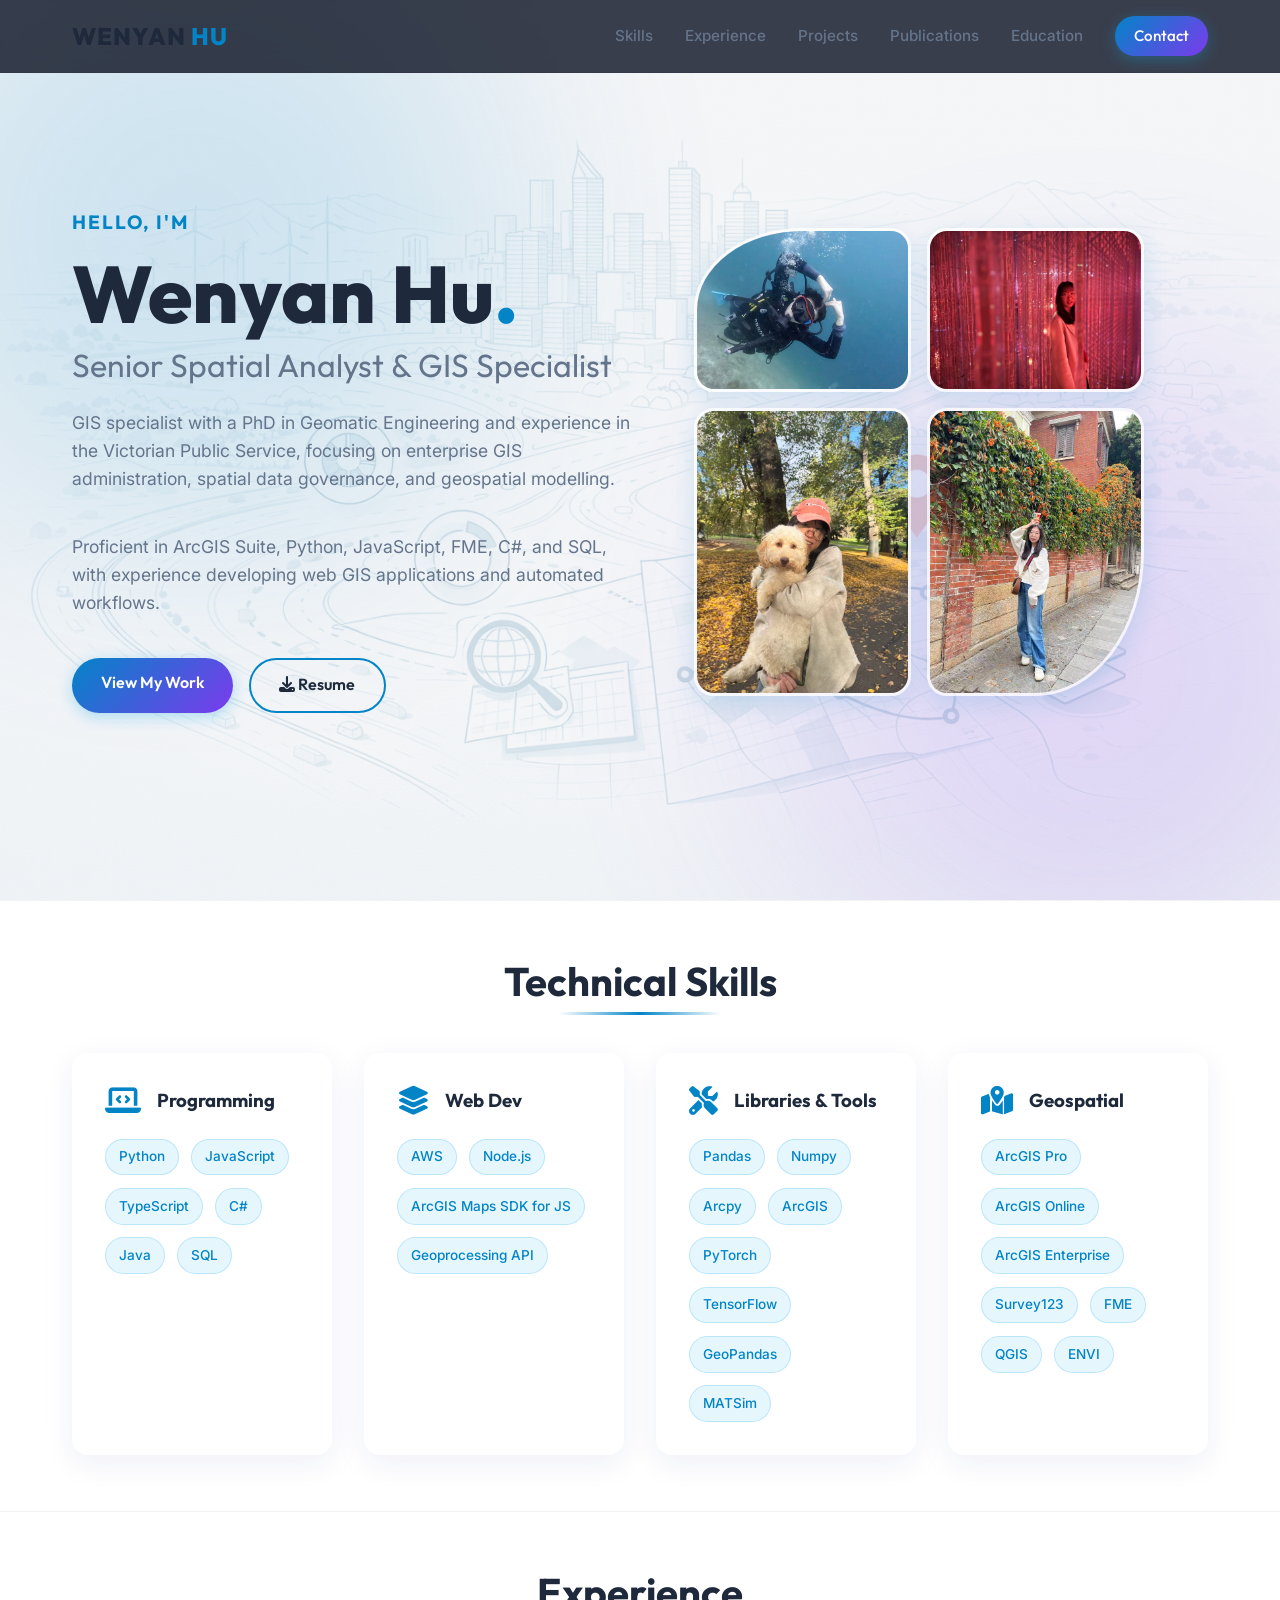
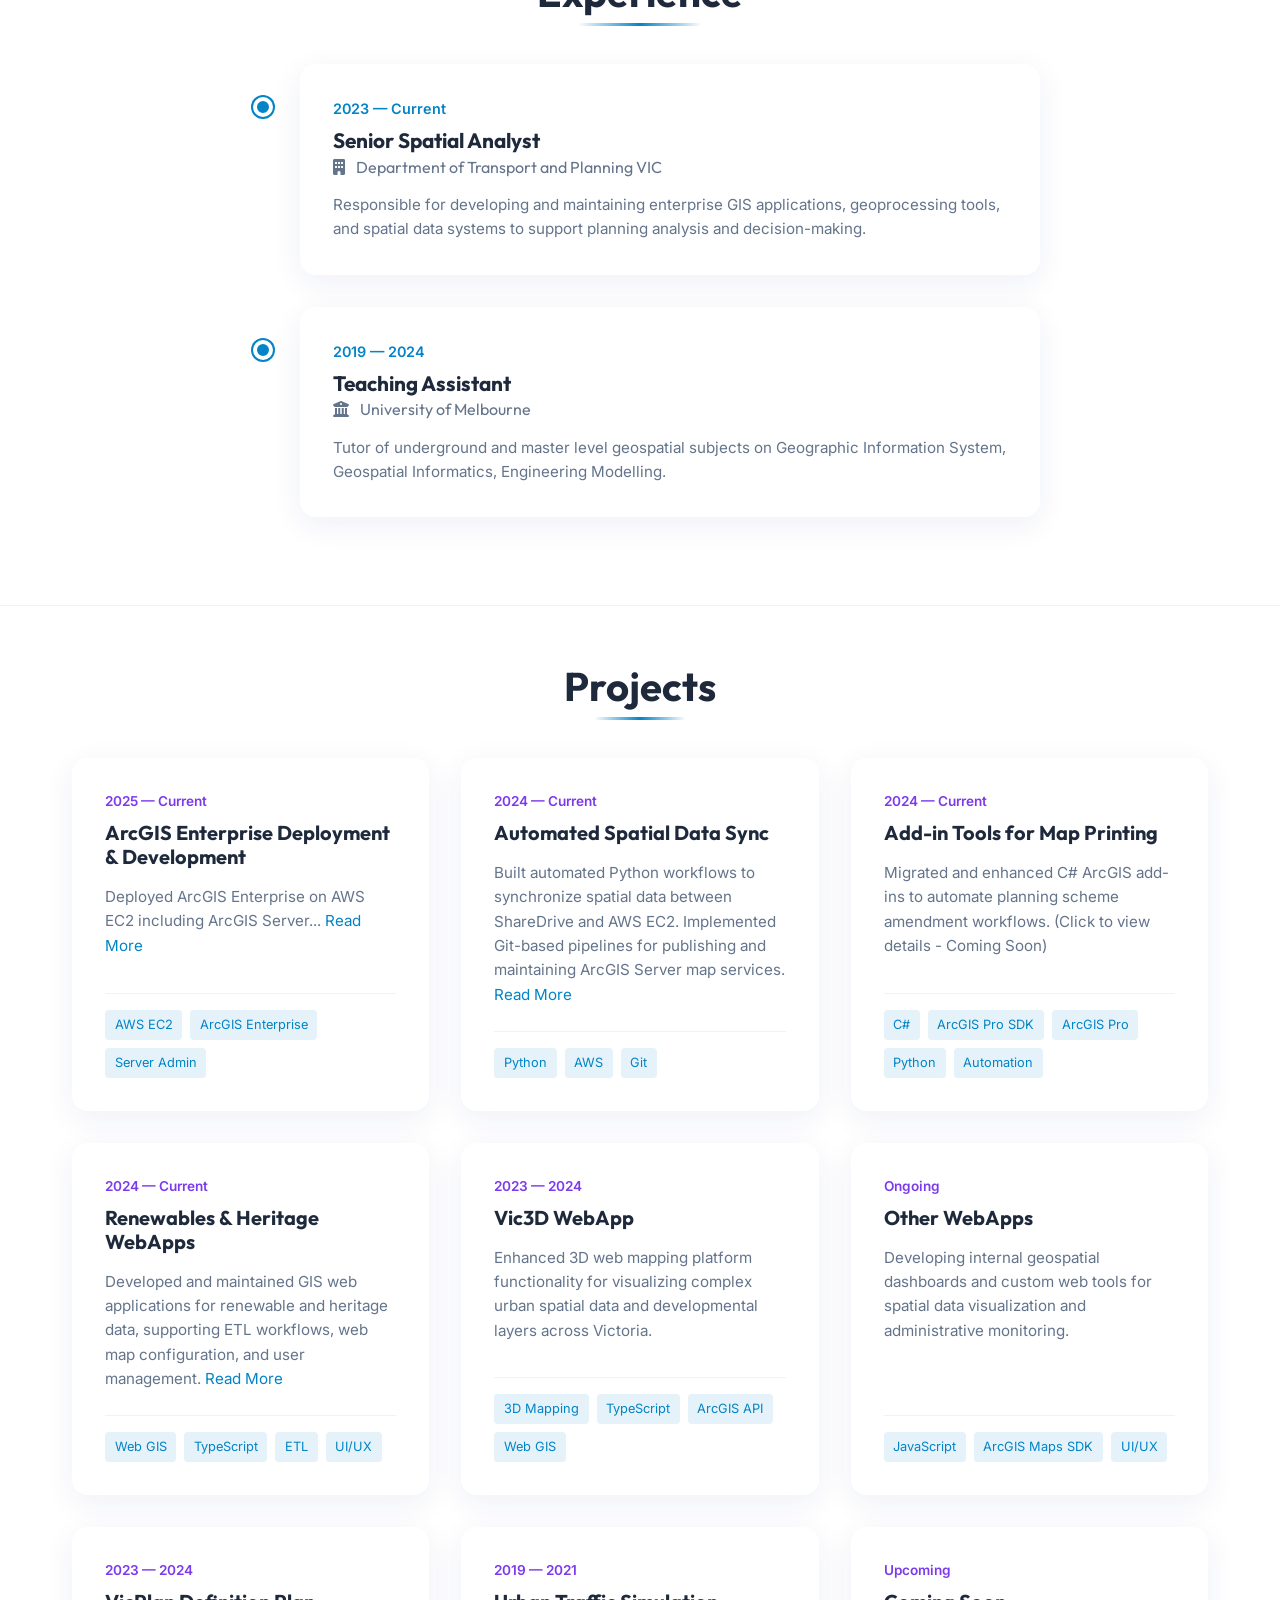
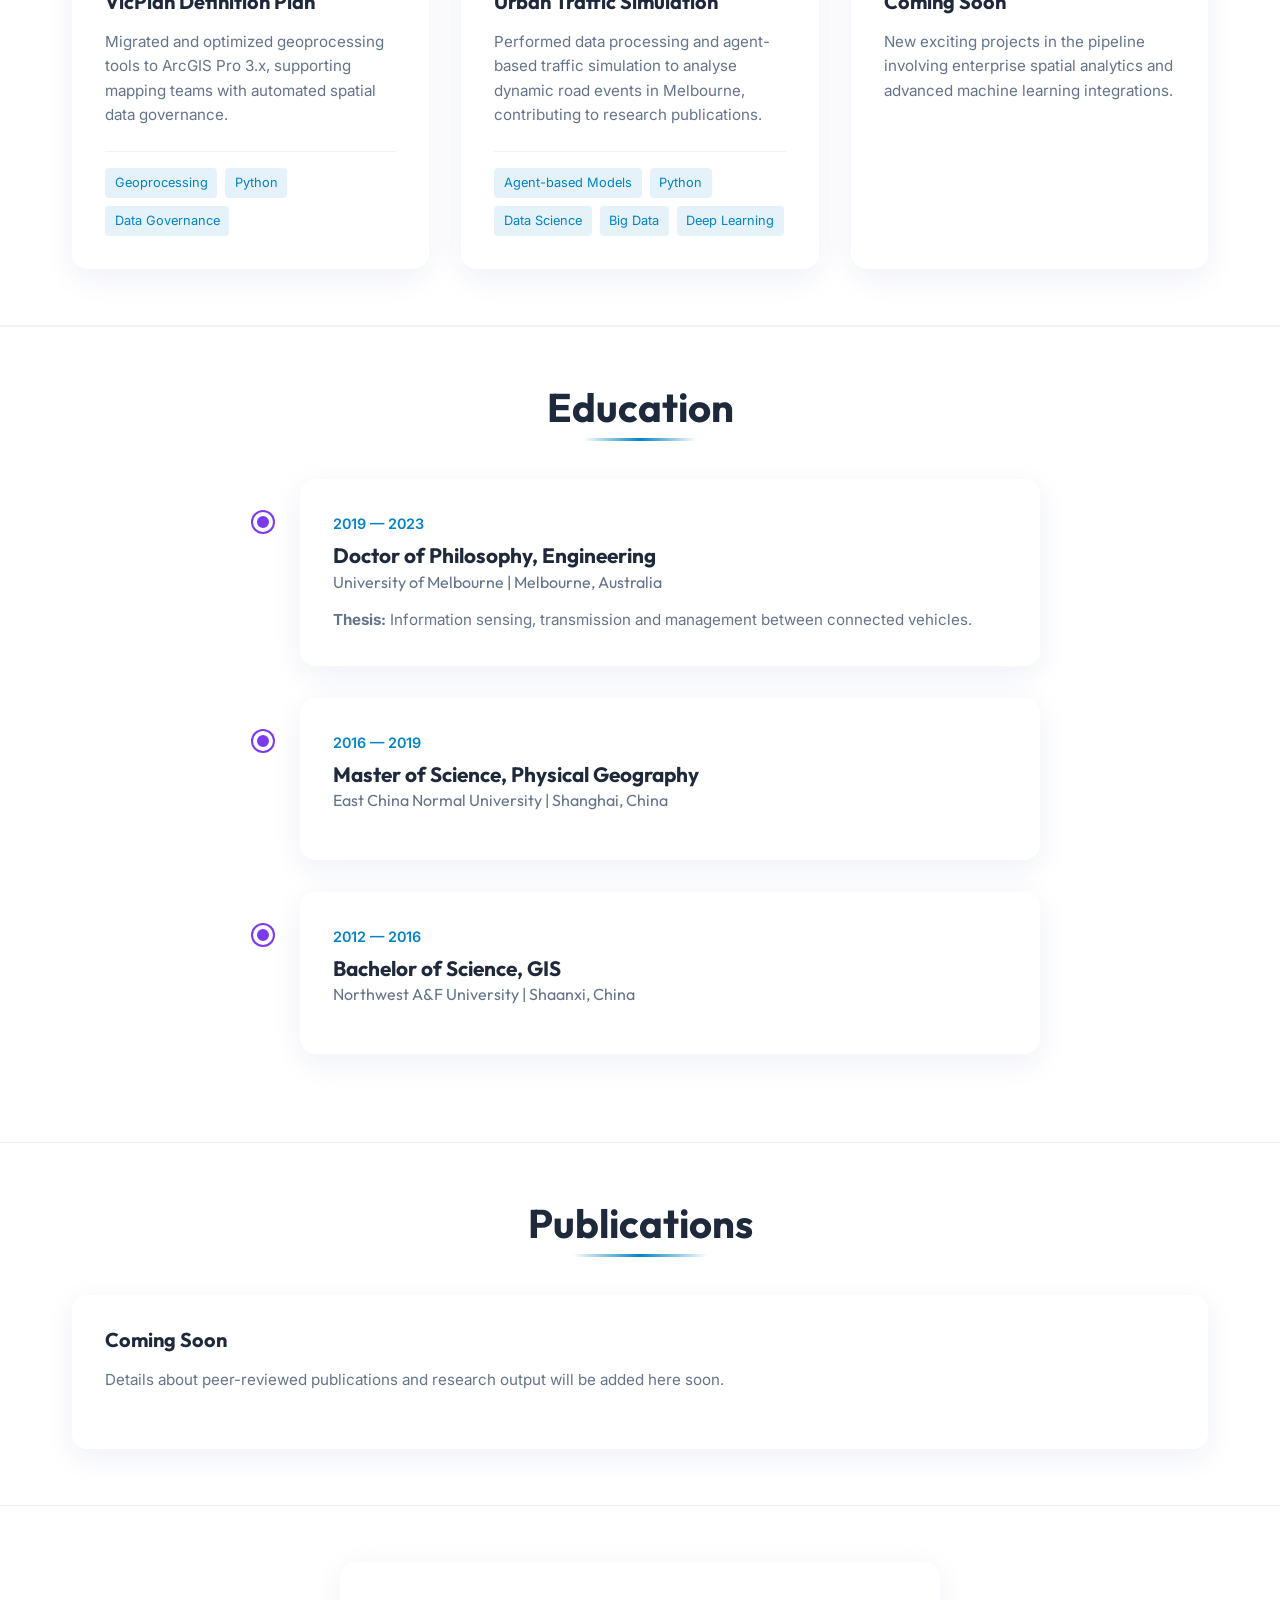
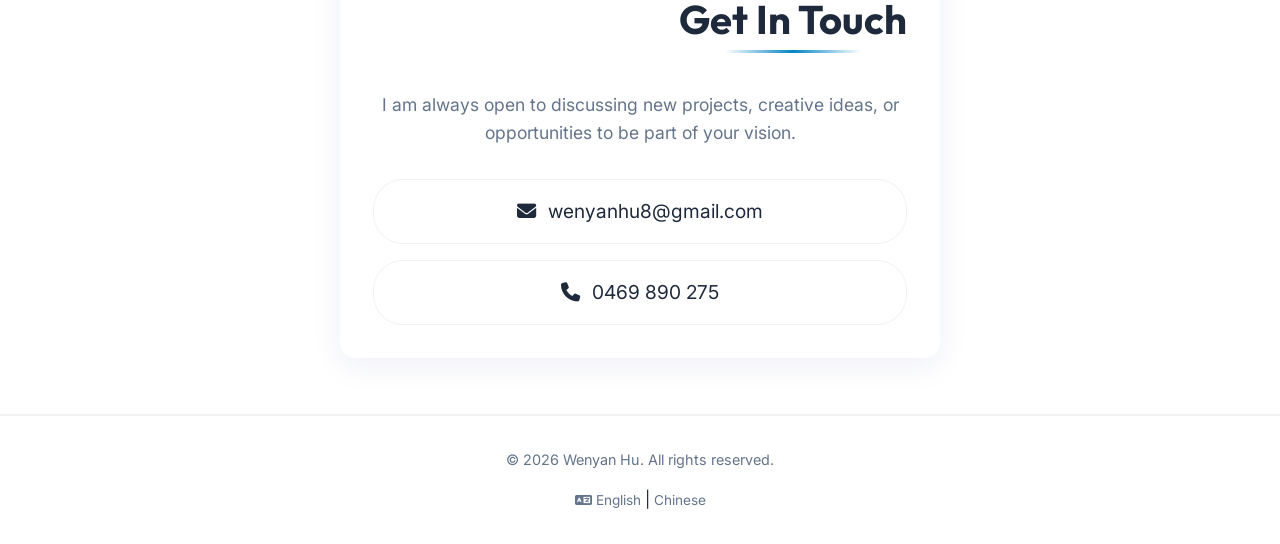
==== commit 60537dda: "update photos" ====
--- a/index.html
+++ b/index.html
@@ -63,13 +63,11 @@
         </div>
         <div class="hero-image-container">
             <div class="hero-collage">
-                <img src="profile.png" alt="Wenyan Hu Profile 1" class="collage-img img-1">
-                <img src="https://images.unsplash.com/photo-1543269865-cbf427effbad?q=60&w=600&auto=format&fit=crop"
-                    alt="GIS Work" class="collage-img img-2">
-                <img src="https://images.unsplash.com/photo-1581091226825-a6a2a5aee158?q=60&w=600&auto=format&fit=crop"
-                    alt="Technology" class="collage-img img-3">
-                <img src="https://images.unsplash.com/photo-1551288049-bebda4e38f71?q=60&w=600&auto=format&fit=crop"
-                    alt="Data Analysis" class="collage-img img-4">
+                <img src="./photos/wh1.jpg" alt="Wenyan Hu Profile 1" class="collage-img img-1">
+                <img src="./photos/wh2.jpg" alt="Wenyan Hu Profile 2" class="collage-img img-2">
+                <img src="./photos/wh3.jpg" alt="Wenyan Hu Profile 3" class="collage-img img-3">
+                <img src="./photos/wh4.jpg" alt="Wenyan Hu Profile 4" class="collage-img img-4" alt="Data Analysis"
+                    class="collage-img img-4">
             </div>
         </div>
         <div class="hero-shapes">
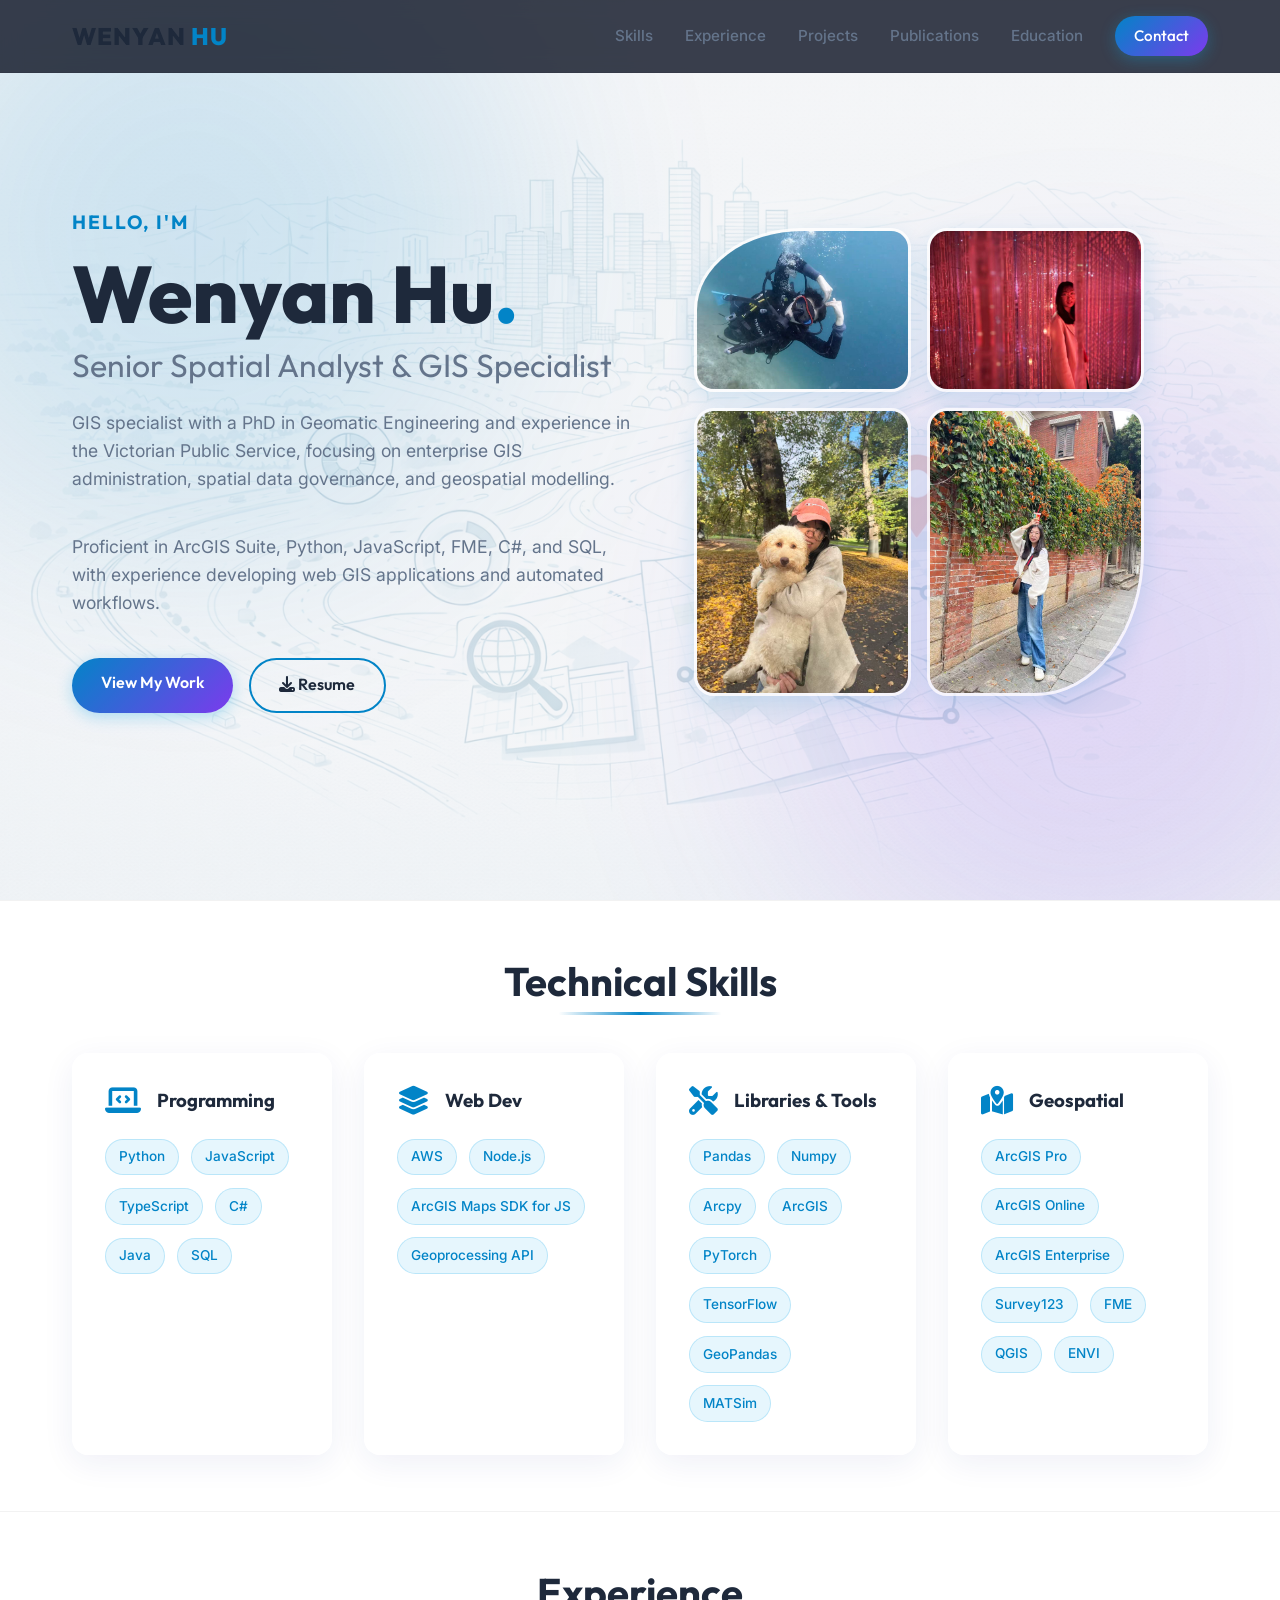
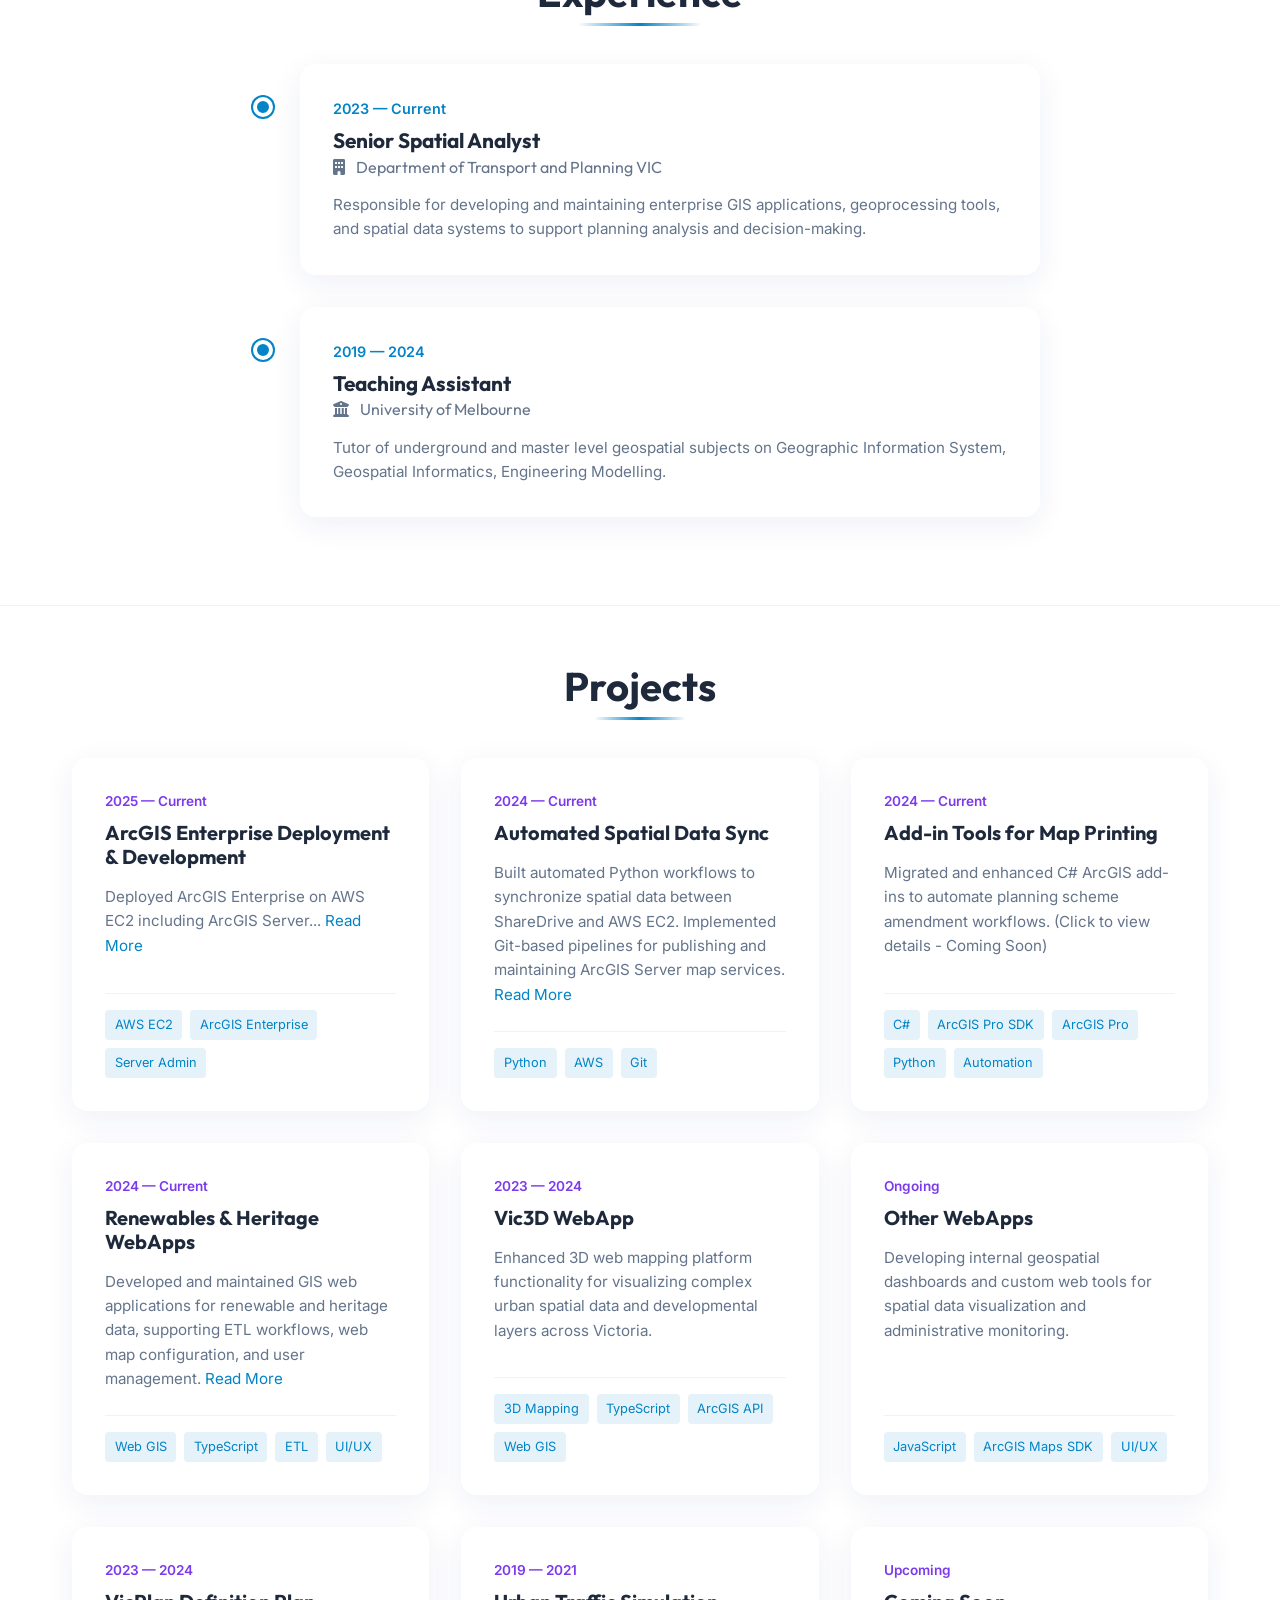
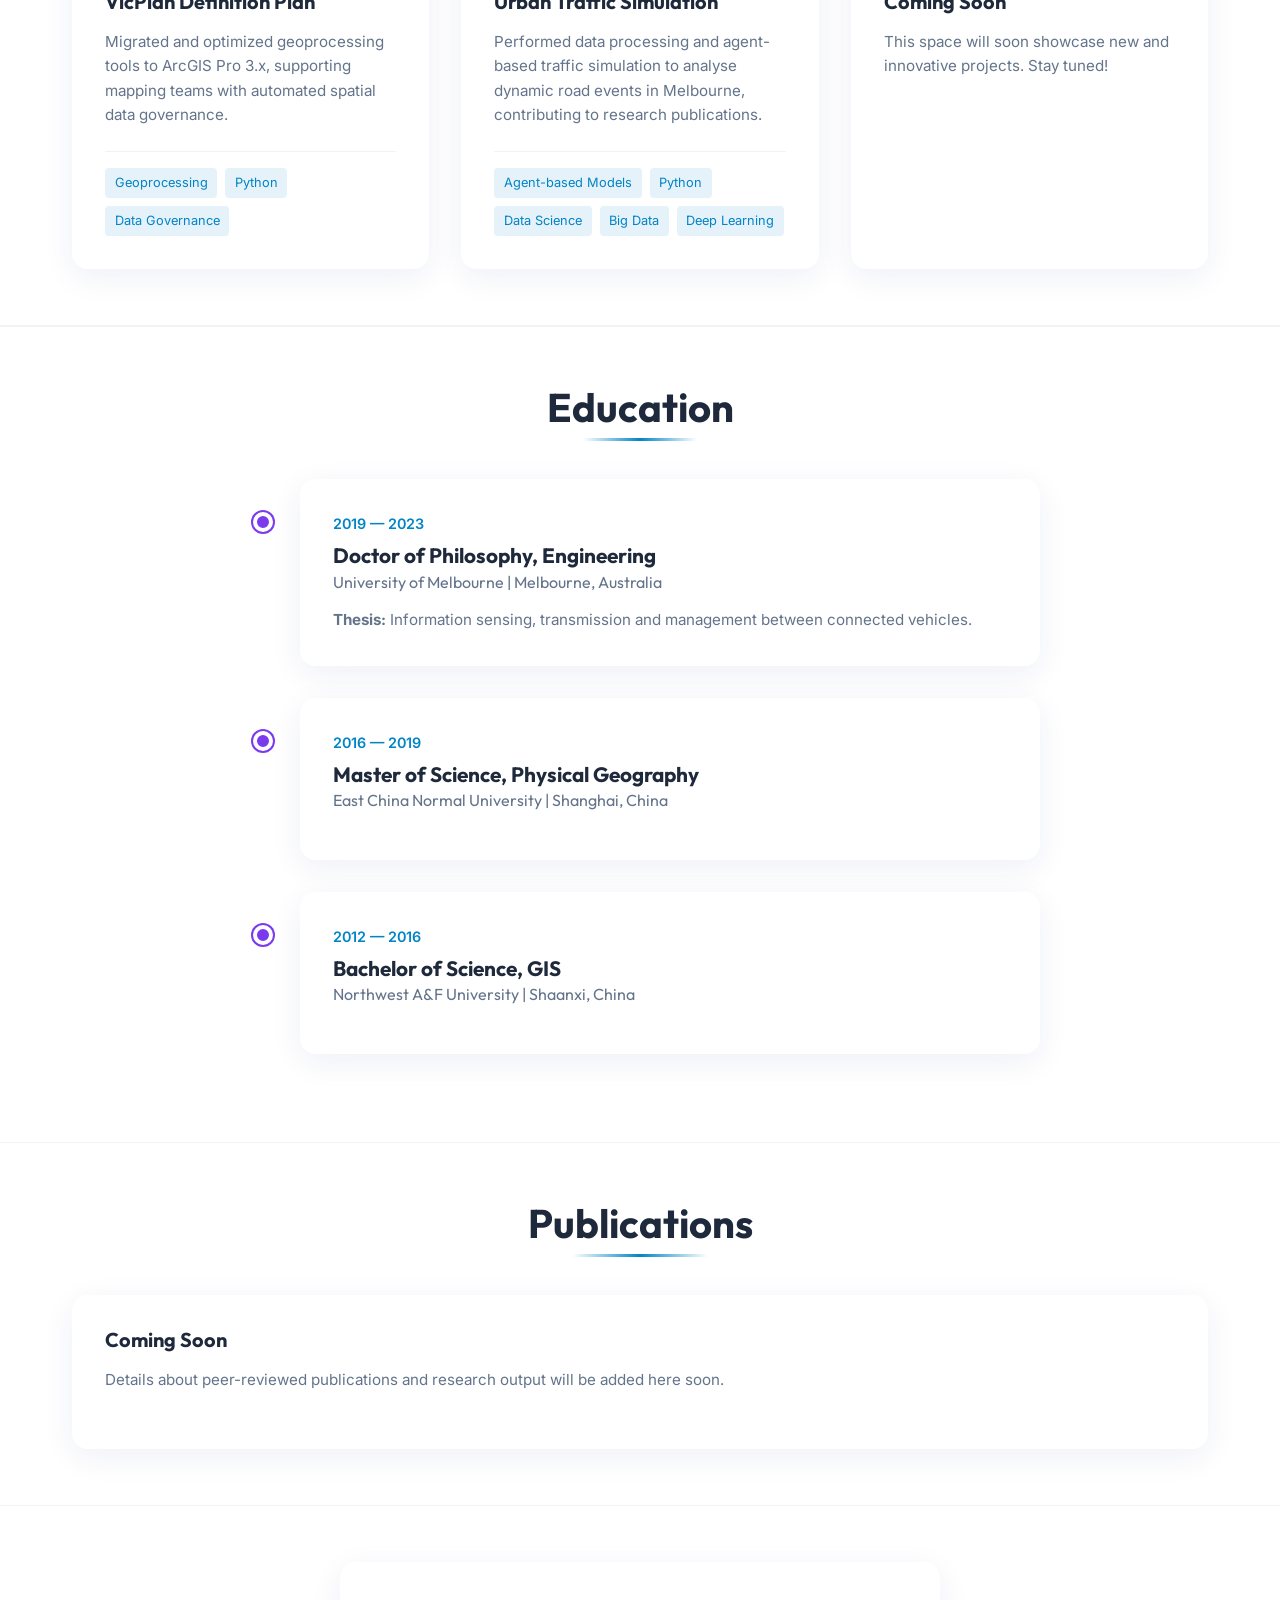
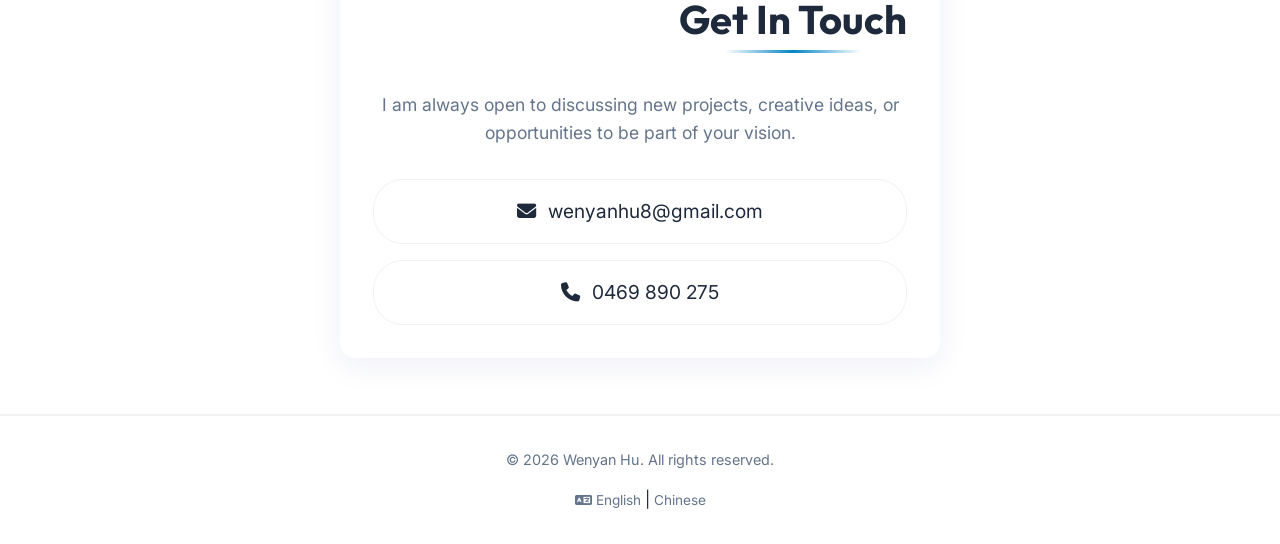
==== commit cefedfd2: "update figure" ====
--- a/index.html
+++ b/index.html
@@ -282,8 +282,7 @@
                     style="background: linear-gradient(rgba(255, 255, 255, 0.88), rgba(255, 255, 255, 0.88)), url('https://images.unsplash.com/photo-1508615039623-a25605d2b022?q=80&w=800&auto=format&fit=crop') center/cover;">
                     <div class="project-year">Upcoming</div>
                     <h3>Coming Soon</h3>
-                    <p>New exciting projects in the pipeline involving enterprise spatial analytics and advanced machine
-                        learning integrations.</p>
+                    <p>This space will soon showcase new and innovative projects. Stay tuned!</p>
 
                 </div>
 
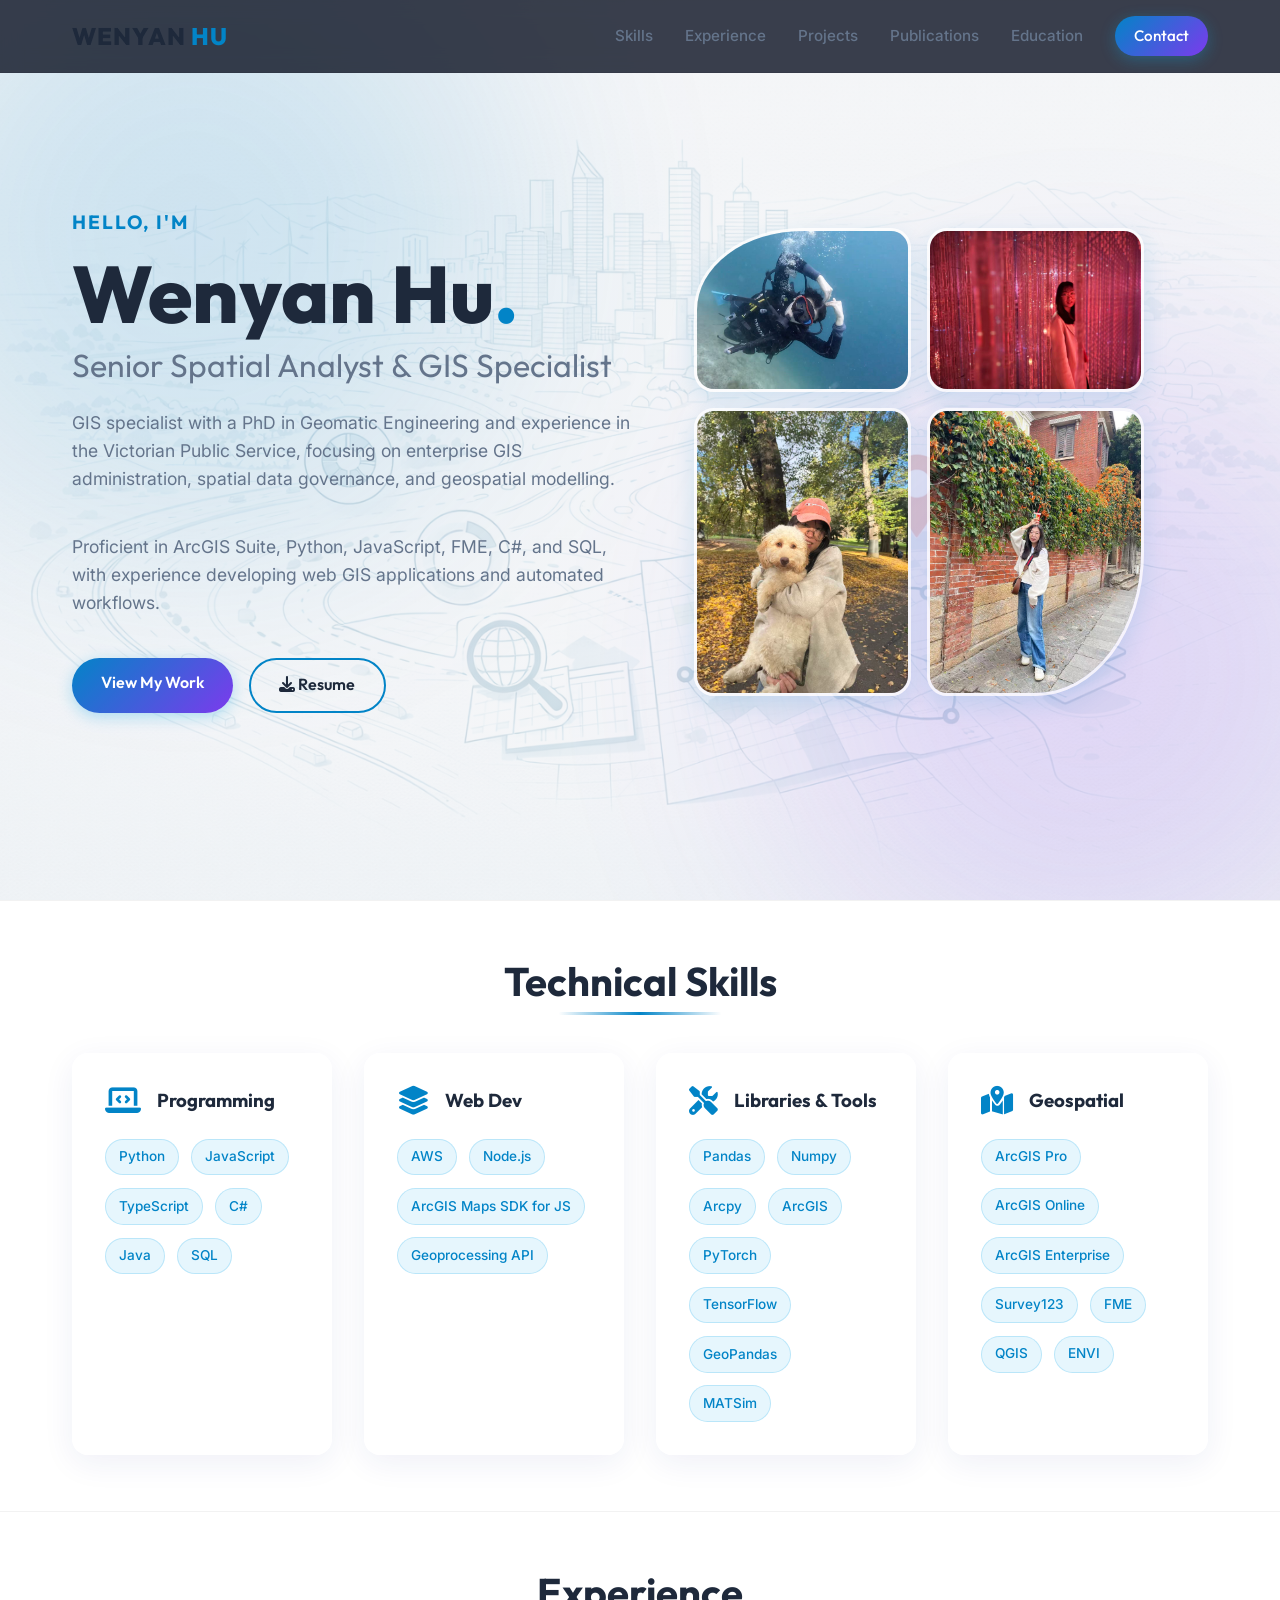
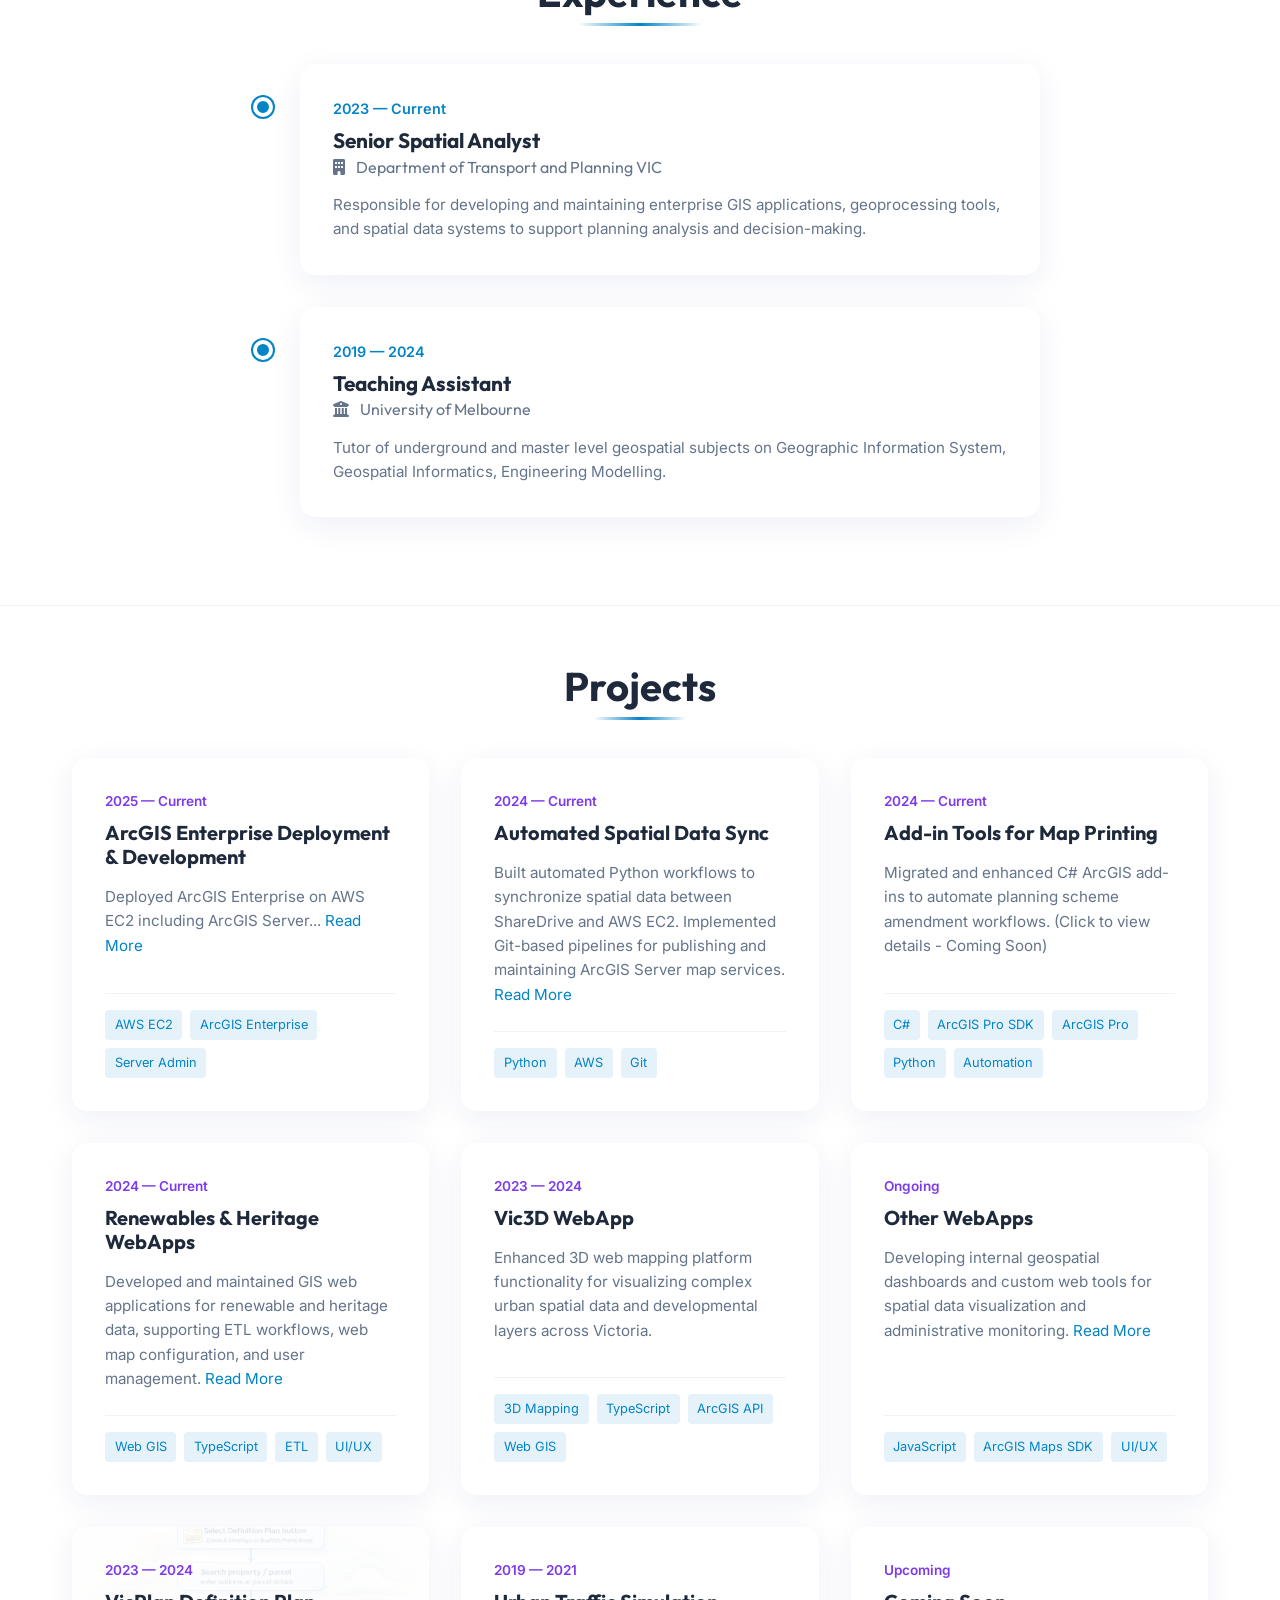
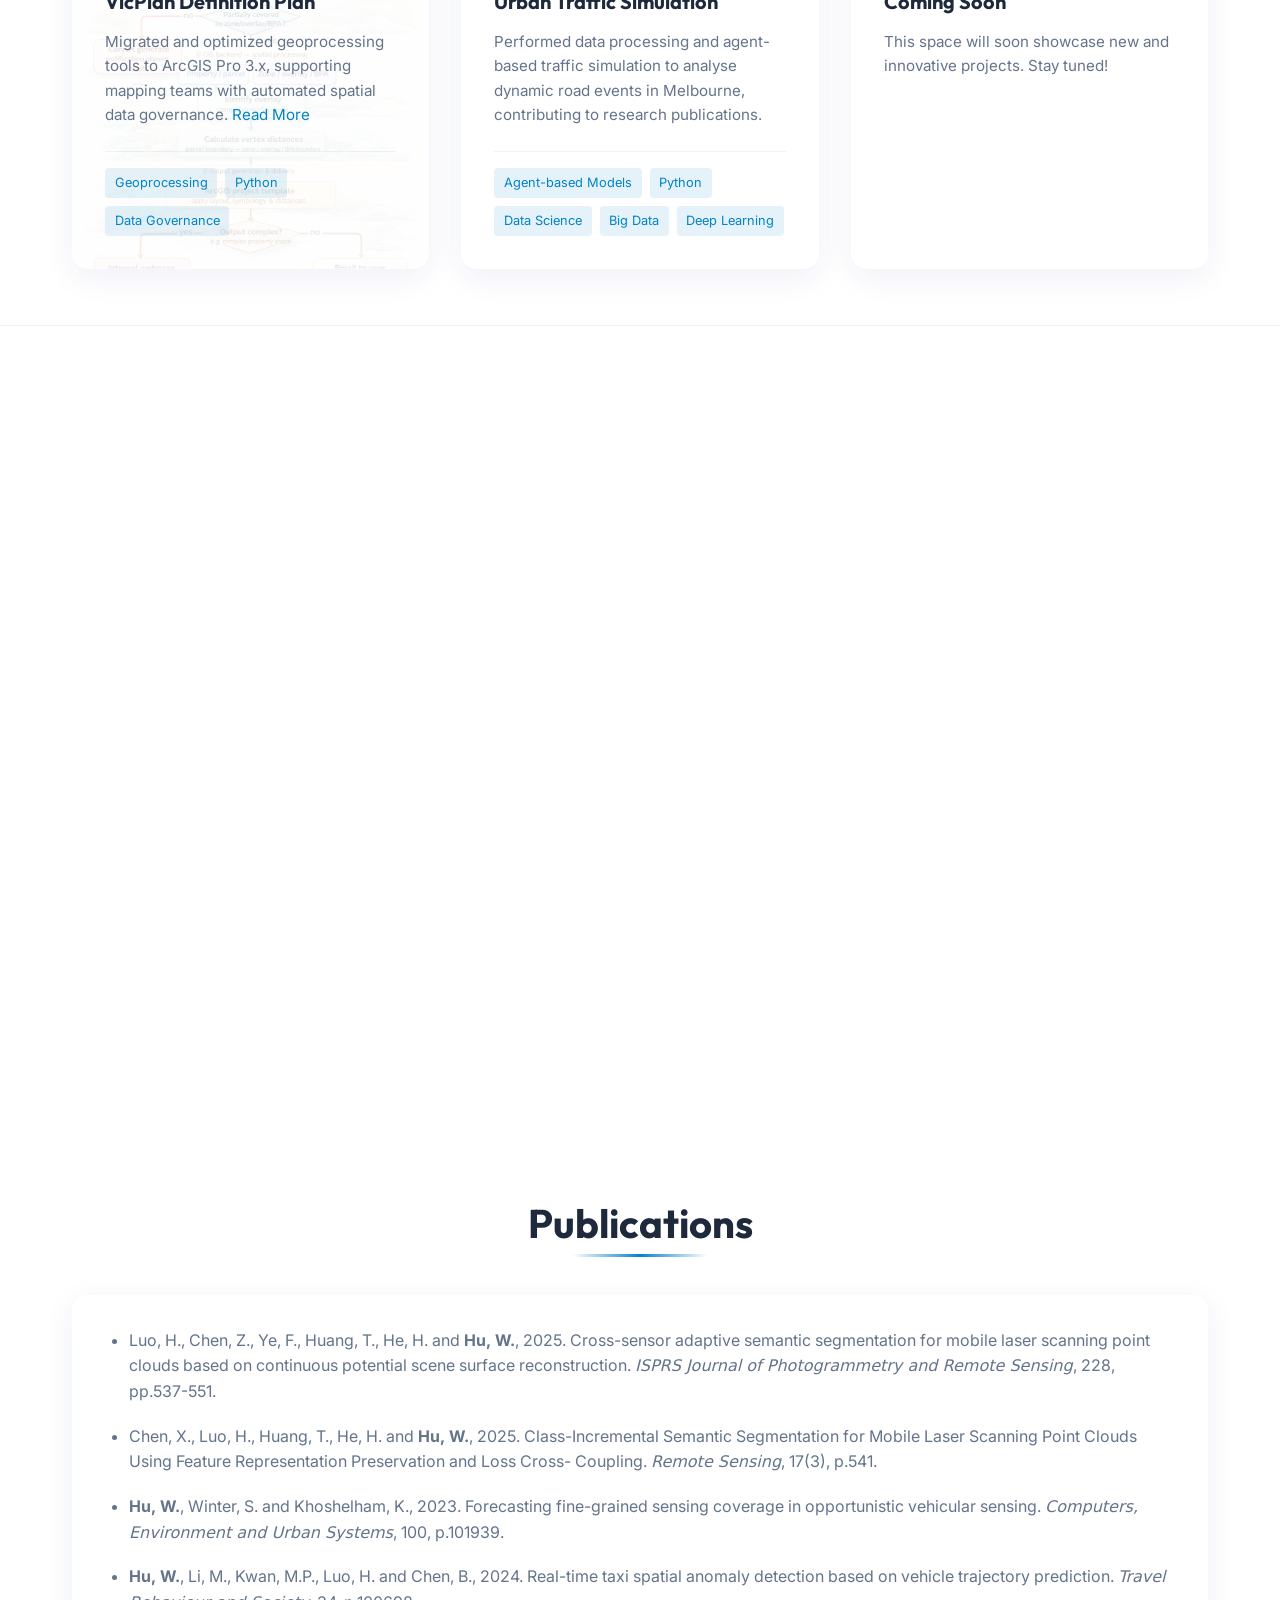
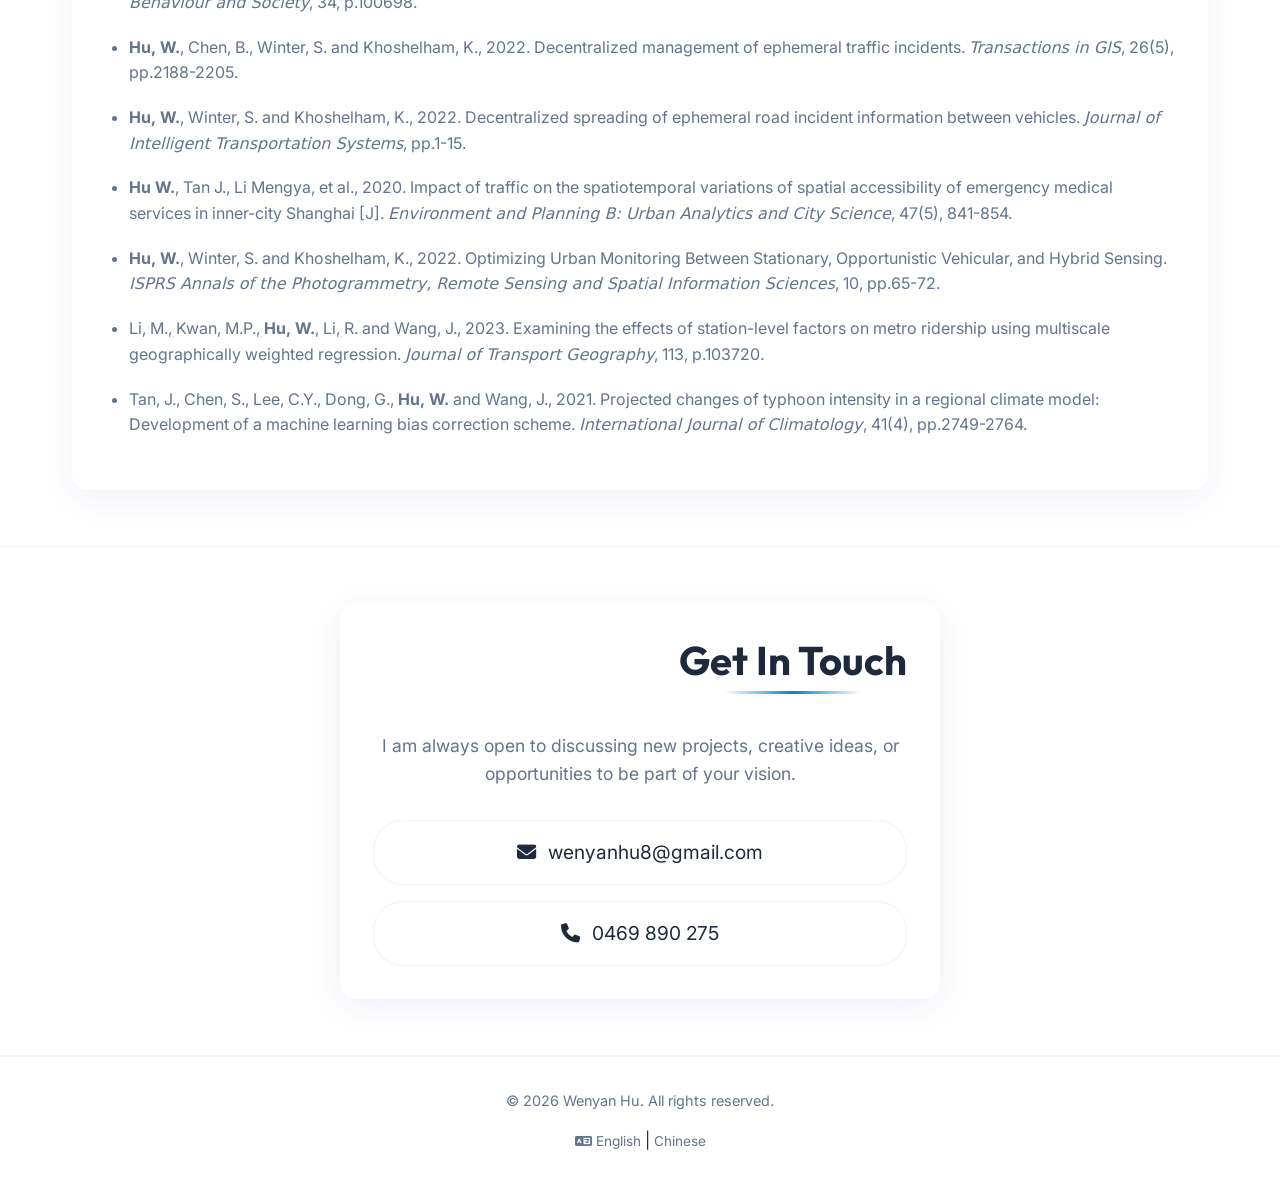
==== commit 52808662: "update" ====
--- a/index.html
+++ b/index.html
@@ -244,27 +244,27 @@
                     </div>
                 </div>
 
-                <div class="project-card glass-card"
-                    style="background: linear-gradient(rgba(255, 255, 255, 0.88), rgba(255, 255, 255, 0.88)), url('https://images.unsplash.com/photo-1460925895917-afdab827c52f?q=80&w=800&auto=format&fit=crop') center/cover;">
+                <a href="other-webapps.html" class="project-card glass-card"
+                    style="text-decoration: none; background: linear-gradient(rgba(255, 255, 255, 0.88), rgba(255, 255, 255, 0.88)), url('https://images.unsplash.com/photo-1460925895917-afdab827c52f?q=80&w=800&auto=format&fit=crop') center/cover;">
                     <div class="project-year">Ongoing</div>
                     <h3>Other WebApps</h3>
                     <p>Developing internal geospatial dashboards and custom web tools for spatial data visualization
-                        and administrative monitoring.</p>
+                        and administrative monitoring. <span style="color: var(--primary-color);">Read More</span></p>
                     <div class="project-tags">
                         <span>JavaScript</span><span>ArcGIS Maps SDK</span><span>UI/UX</span>
                     </div>
-                </div>
-
-                <div class="project-card glass-card"
-                    style="background: linear-gradient(rgba(255, 255, 255, 0.88), rgba(255, 255, 255, 0.88)), url('https://images.unsplash.com/photo-1526628953301-3e589a6a8b74?q=80&w=800&auto=format&fit=crop') center/cover;">
+                </a>
+
+                <a href="vicplan.html" class="project-card glass-card"
+                    style="text-decoration: none; background: linear-gradient(rgba(255, 255, 255, 0.88), rgba(255, 255, 255, 0.88)), url('photos/vicplan.png') center/cover;">
                     <div class="project-year">2023 — 2024</div>
                     <h3>VicPlan Definition Plan</h3>
                     <p>Migrated and optimized geoprocessing tools to ArcGIS Pro 3.x, supporting mapping teams with
-                        automated spatial data governance.</p>
+                        automated spatial data governance. <span style="color: var(--primary-color);">Read More</span></p>
                     <div class="project-tags">
                         <span>Geoprocessing</span><span>Python</span><span>Data Governance</span>
                     </div>
-                </div>
+                </a>
 
                 <div class="project-card glass-card"
                     style="background: linear-gradient(rgba(255, 255, 255, 0.88), rgba(255, 255, 255, 0.88)), url('https://images.unsplash.com/photo-1449844908441-8829872d2607?q=80&w=800&auto=format&fit=crop') center/cover;">
@@ -334,14 +334,20 @@
     <section id="publications" class="section animate-on-scroll">
         <div class="container">
             <h2 class="section-title">Publications</h2>
-            <div class="projects-grid">
-
-                <div class="project-card glass-card">
-                    <h3>Coming Soon</h3>
-                    <p>Details about peer-reviewed publications and research output will be added here soon.</p>
-                </div>
-
-            </div>
+                <div class="project-card glass-card" style="width: 100%;">
+                    <ul style="list-style-type: disc; padding-left: 1.5rem; color: var(--text-muted); line-height: 1.6;">
+                        <li style="margin-bottom: 1.2rem;">Luo, H., Chen, Z., Ye, F., Huang, T., He, H. and <strong>Hu, W.</strong>, 2025. Cross-sensor adaptive semantic segmentation for mobile laser scanning point clouds based on continuous potential scene surface reconstruction. <em>ISPRS Journal of Photogrammetry and Remote Sensing</em>, 228, pp.537-551.</li>
+                        <li style="margin-bottom: 1.2rem;">Chen, X., Luo, H., Huang, T., He, H. and <strong>Hu, W.</strong>, 2025. Class-Incremental Semantic Segmentation for Mobile Laser Scanning Point Clouds Using Feature Representation Preservation and Loss Cross- Coupling. <em>Remote Sensing</em>, 17(3), p.541.</li>
+                        <li style="margin-bottom: 1.2rem;"><strong>Hu, W.</strong>, Winter, S. and Khoshelham, K., 2023. Forecasting fine-grained sensing coverage in opportunistic vehicular sensing. <em>Computers, Environment and Urban Systems</em>, 100, p.101939.</li>
+                        <li style="margin-bottom: 1.2rem;"><strong>Hu, W.</strong>, Li, M., Kwan, M.P., Luo, H. and Chen, B., 2024. Real-time taxi spatial anomaly detection based on vehicle trajectory prediction. <em>Travel Behaviour and Society</em>, 34, p.100698.</li>
+                        <li style="margin-bottom: 1.2rem;"><strong>Hu, W.</strong>, Chen, B., Winter, S. and Khoshelham, K., 2022. Decentralized management of ephemeral traffic incidents. <em>Transactions in GIS</em>, 26(5), pp.2188-2205.</li>
+                        <li style="margin-bottom: 1.2rem;"><strong>Hu, W.</strong>, Winter, S. and Khoshelham, K., 2022. Decentralized spreading of ephemeral road incident information between vehicles. <em>Journal of Intelligent Transportation Systems</em>, pp.1-15.</li>
+                        <li style="margin-bottom: 1.2rem;"><strong>Hu W.</strong>, Tan J., Li Mengya, et al., 2020. Impact of traffic on the spatiotemporal variations of spatial accessibility of emergency medical services in inner-city Shanghai [J]. <em>Environment and Planning B: Urban Analytics and City Science</em>, 47(5), 841-854.</li>
+                        <li style="margin-bottom: 1.2rem;"><strong>Hu, W.</strong>, Winter, S. and Khoshelham, K., 2022. Optimizing Urban Monitoring Between Stationary, Opportunistic Vehicular, and Hybrid Sensing. <em>ISPRS Annals of the Photogrammetry, Remote Sensing and Spatial Information Sciences</em>, 10, pp.65-72.</li>
+                        <li style="margin-bottom: 1.2rem;">Li, M., Kwan, M.P., <strong>Hu, W.</strong>, Li, R. and Wang, J., 2023. Examining the effects of station-level factors on metro ridership using multiscale geographically weighted regression. <em>Journal of Transport Geography</em>, 113, p.103720.</li>
+                        <li style="margin-bottom: 1.2rem;">Tan, J., Chen, S., Lee, C.Y., Dong, G., <strong>Hu, W.</strong> and Wang, J., 2021. Projected changes of typhoon intensity in a regional climate model: Development of a machine learning bias correction scheme. <em>International Journal of Climatology</em>, 41(4), pp.2749-2764.</li>
+                    </ul>
+                </div>
         </div>
     </section>
 
--- a/style.css
+++ b/style.css
@@ -700,4 +700,14 @@
         margin-left: 20px;
         padding: 1.5rem;
     }
+
+    .webapp-item > div {
+        grid-template-columns: 1fr !important;
+        gap: 1.5rem !important;
+    }
+    
+    .webapp-item:nth-child(even) > div {
+        display: flex !important;
+        flex-direction: column-reverse !important;
+    }
 }
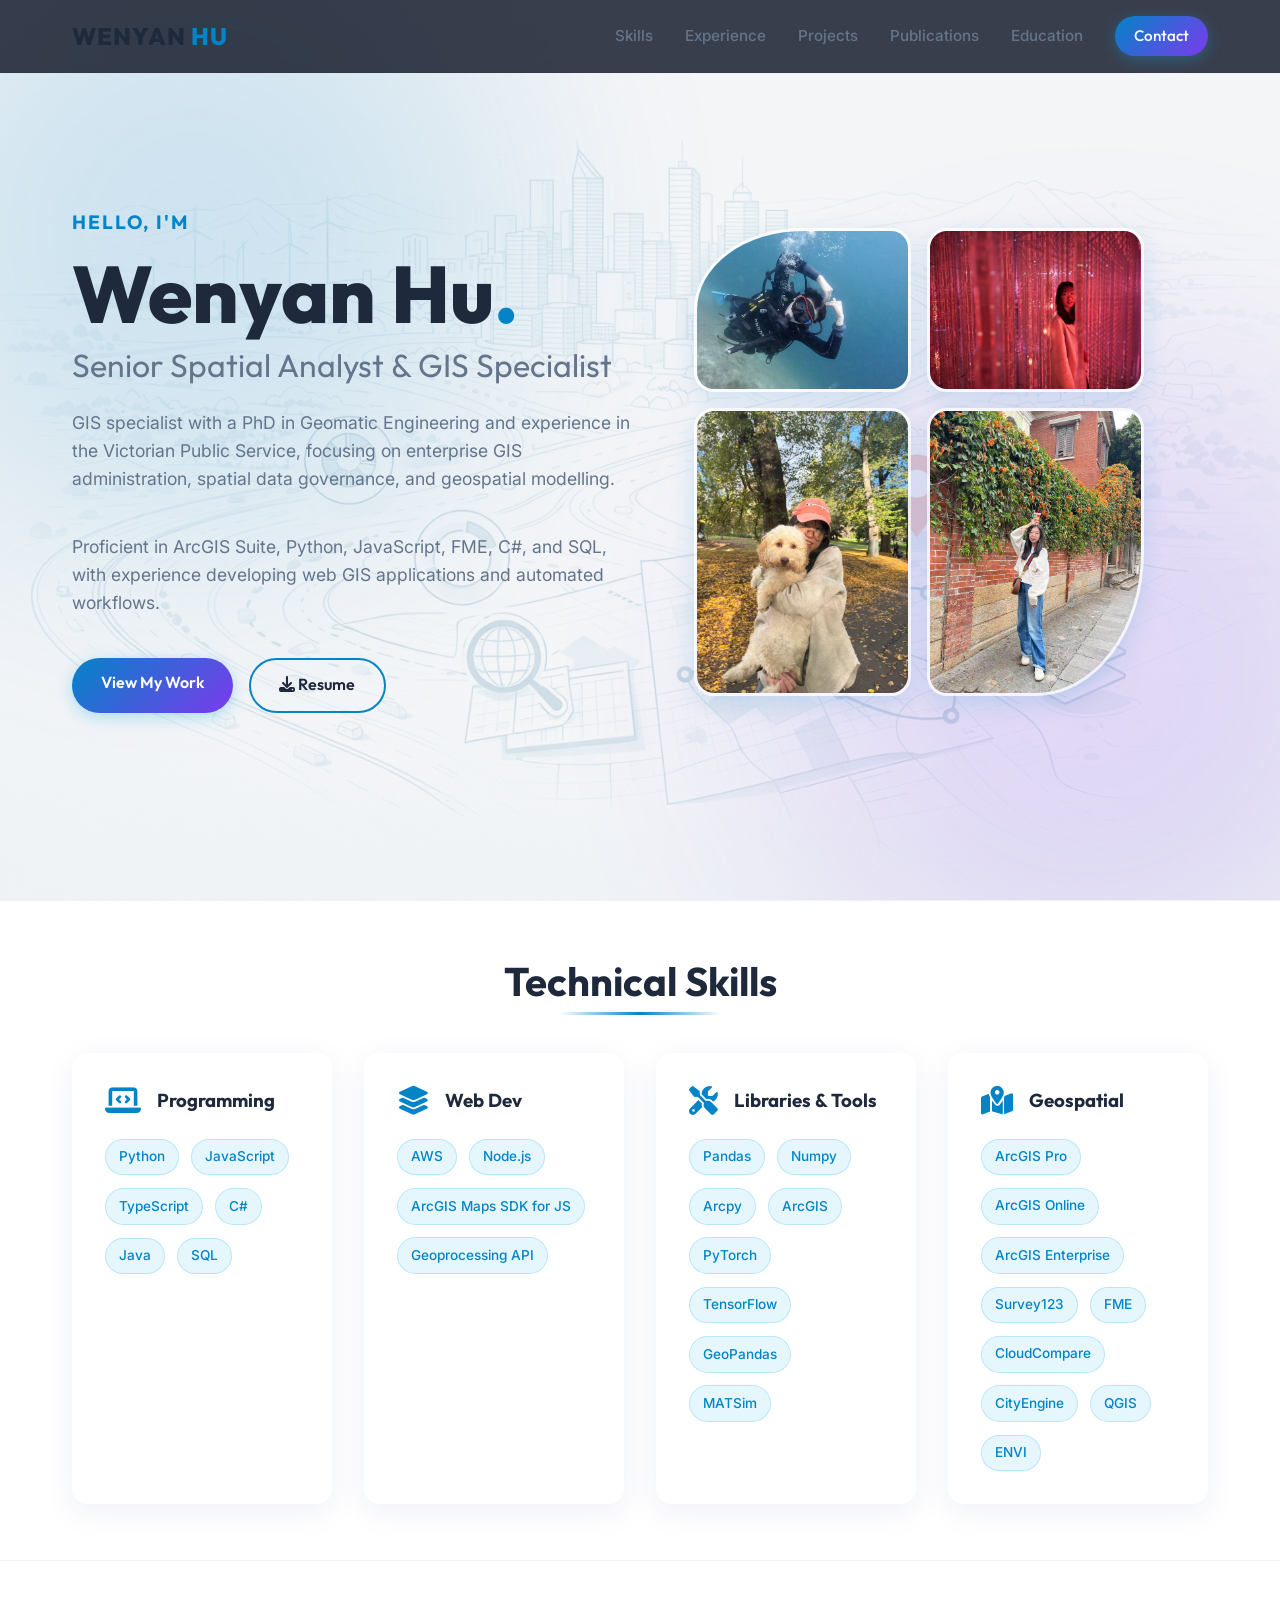
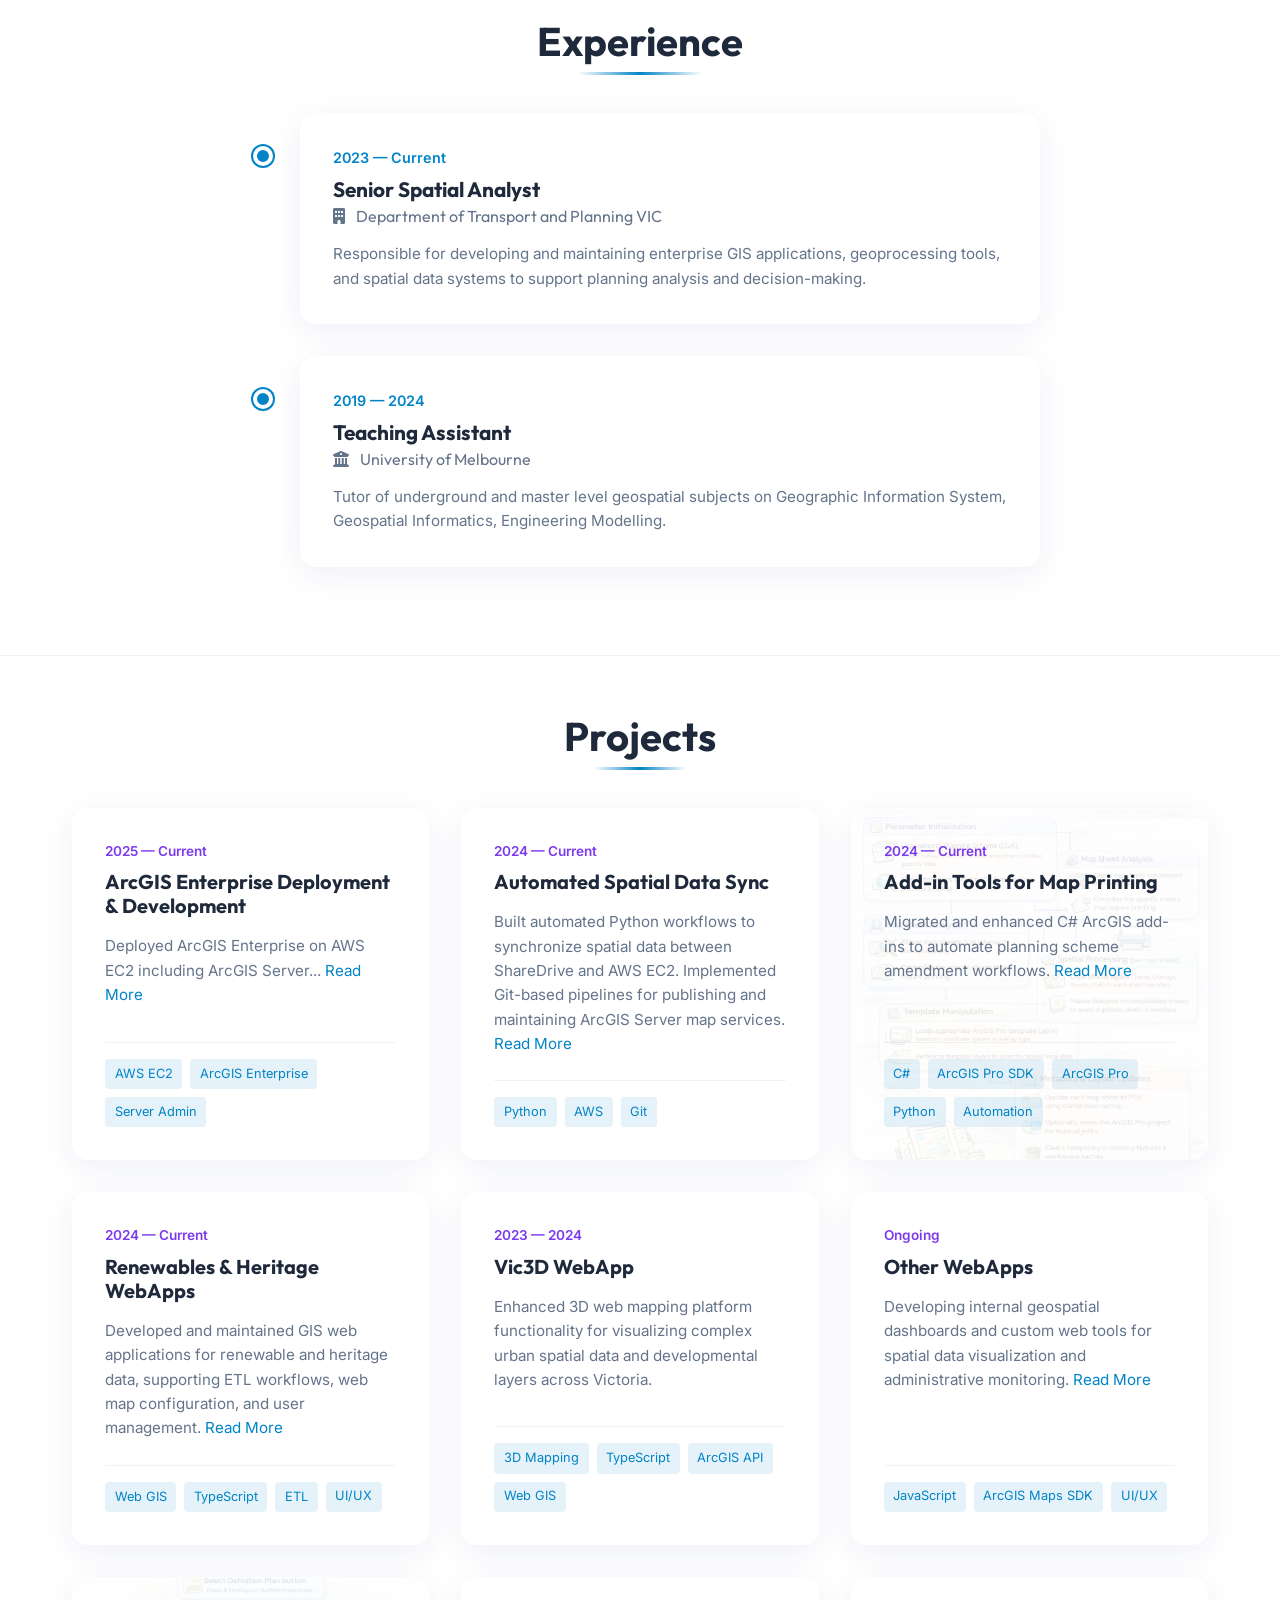
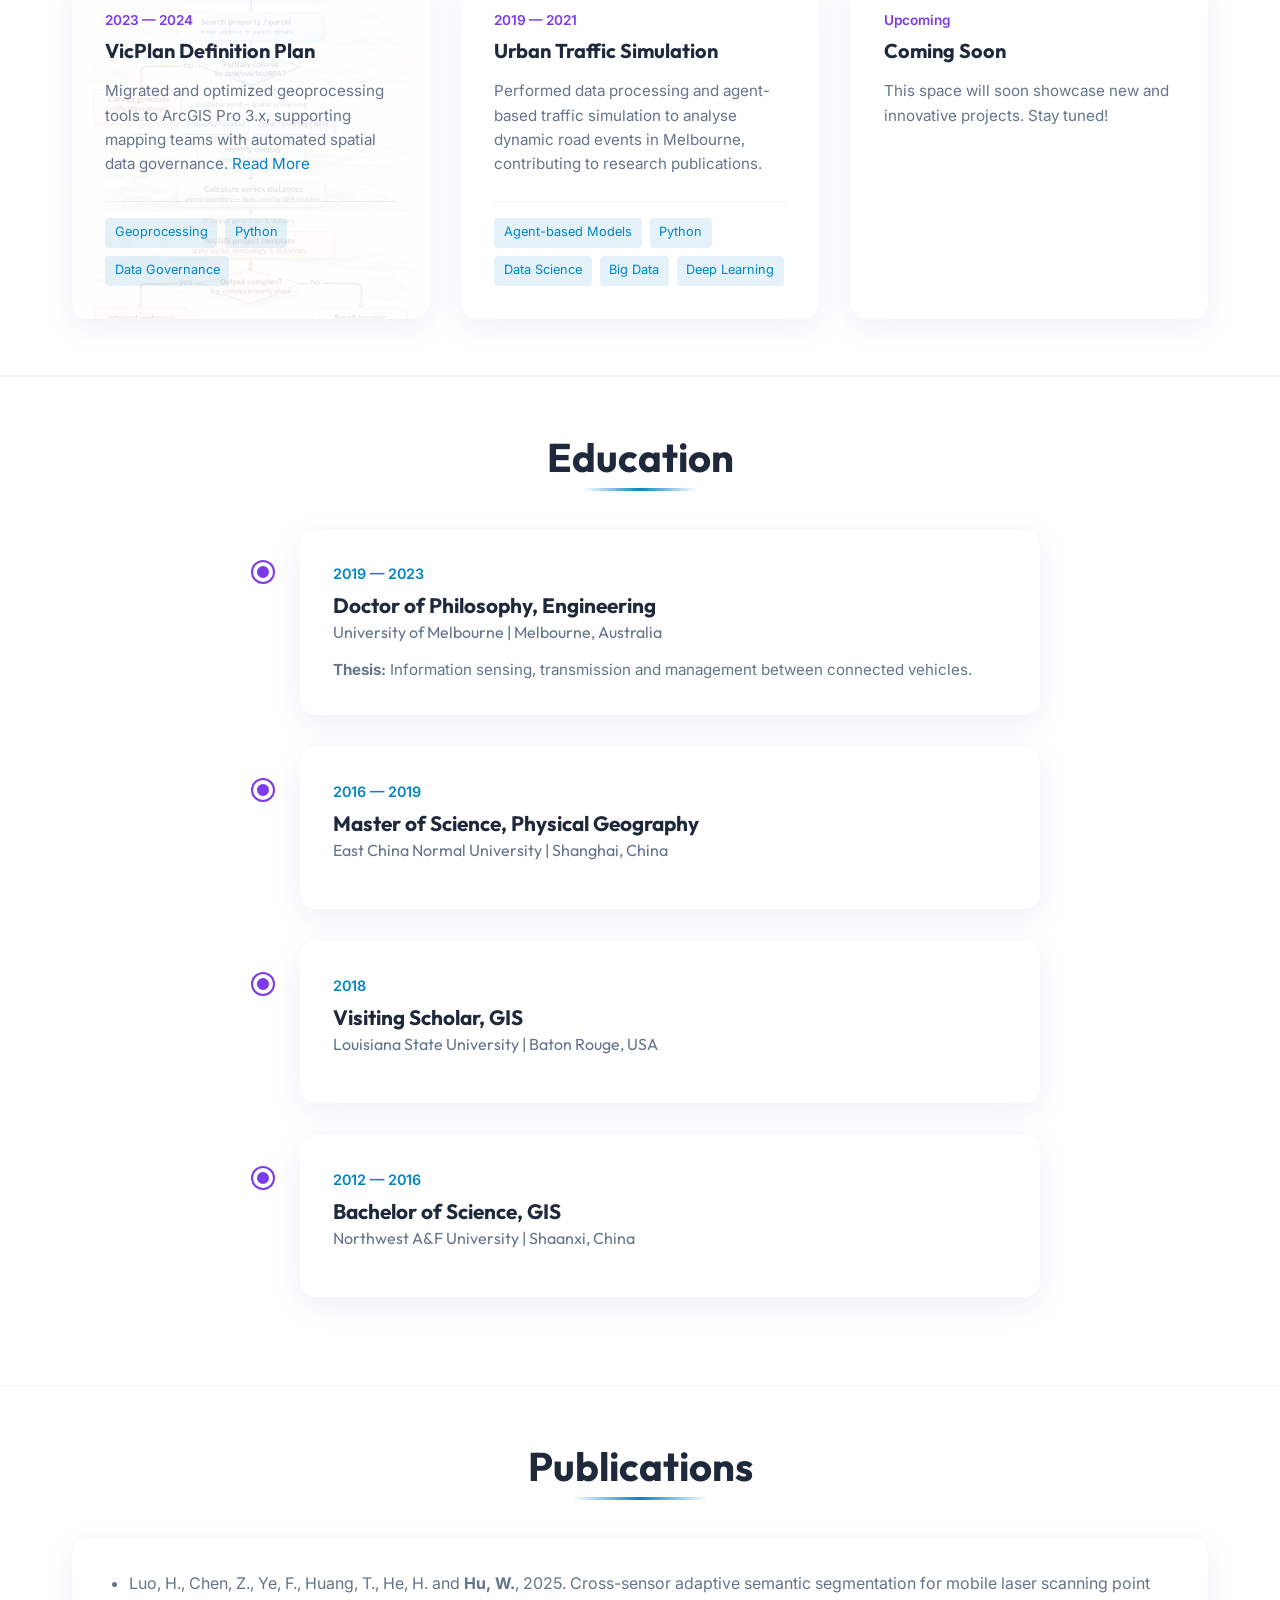
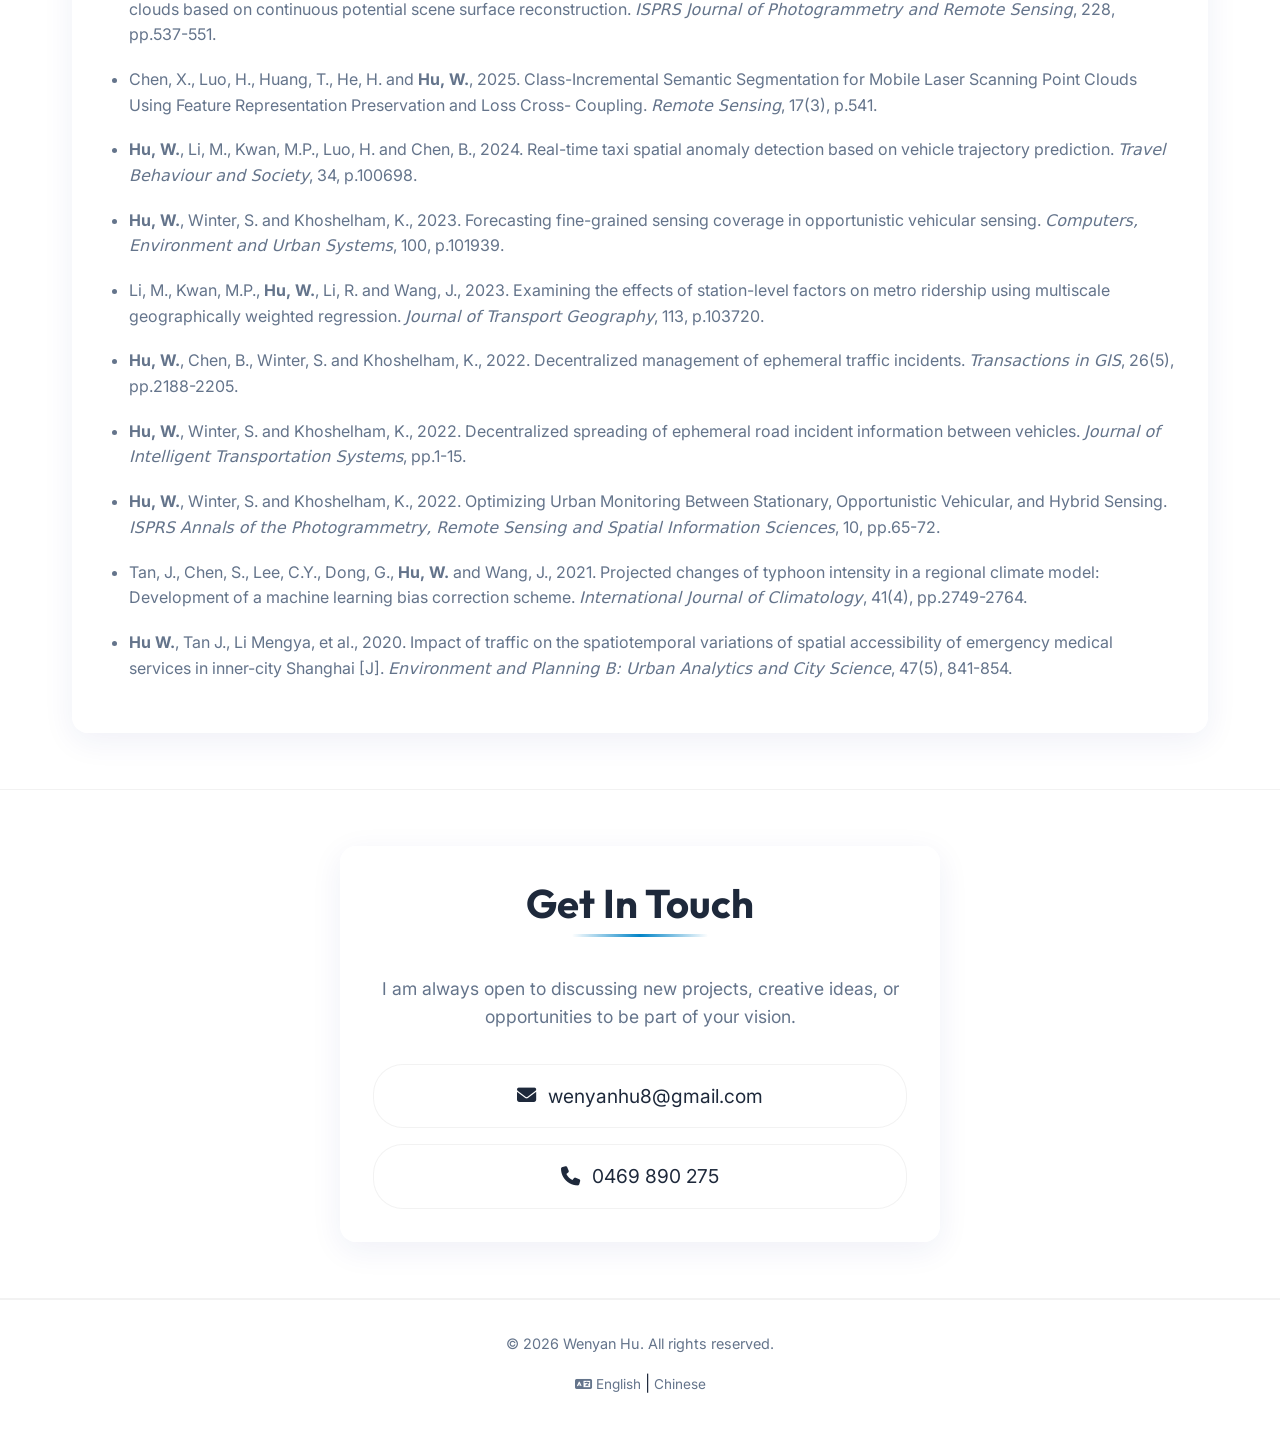
==== commit f2e7077e: "check in" ====
--- a/index.html
+++ b/index.html
@@ -139,6 +139,8 @@
                         <span class="tag">ArcGIS Enterprise</span>
                         <span class="tag">Survey123</span>
                         <span class="tag">FME</span>
+                        <span class="tag">CloudCompare</span>
+                        <span class="tag">CityEngine</span>
                         <span class="tag">QGIS</span>
                         <span class="tag">ENVI</span>
                     </div>
@@ -209,17 +211,17 @@
                     </div>
                 </a>
 
-                <div class="project-card glass-card"
-                    style="background: linear-gradient(rgba(255, 255, 255, 0.88), rgba(255, 255, 255, 0.88)), url('https://images.unsplash.com/photo-1524661135-423995f22d0b?q=80&w=800&auto=format&fit=crop') center/cover;">
+                <a href="addin-map-printing.html" class="project-card glass-card"
+                    style="text-decoration: none; background: linear-gradient(rgba(255, 255, 255, 0.88), rgba(255, 255, 255, 0.88)), url('photos/gazetted.png') center/cover;">
                     <div class="project-year">2024 — Current</div>
                     <h3>Add-in Tools for Map Printing</h3>
-                    <p>Migrated and enhanced C# ArcGIS add-ins to automate planning scheme amendment workflows. (Click
-                        to view details - Coming Soon)</p>
+                    <p>Migrated and enhanced C# ArcGIS add-ins to automate planning scheme amendment workflows. <span
+                            style="color: var(--primary-color);">Read More</span></p>
                     <div class="project-tags">
                         <span>C#</span><span>ArcGIS Pro SDK</span><span>ArcGIS
                             Pro</span><span>Python</span><span>Automation</span>
                     </div>
-                </div>
+                </a>
 
                 <a href="renewables_flow.html" class="project-card glass-card"
                     style="text-decoration: none; background: linear-gradient(rgba(255, 255, 255, 0.88), rgba(255, 255, 255, 0.88)), url('https://images.unsplash.com/photo-1466611653911-95081537e5b7?q=80&w=800&auto=format&fit=crop') center/cover;">
@@ -260,7 +262,8 @@
                     <div class="project-year">2023 — 2024</div>
                     <h3>VicPlan Definition Plan</h3>
                     <p>Migrated and optimized geoprocessing tools to ArcGIS Pro 3.x, supporting mapping teams with
-                        automated spatial data governance. <span style="color: var(--primary-color);">Read More</span></p>
+                        automated spatial data governance. <span style="color: var(--primary-color);">Read More</span>
+                    </p>
                     <div class="project-tags">
                         <span>Geoprocessing</span><span>Python</span><span>Data Governance</span>
                     </div>
@@ -319,6 +322,15 @@
 
                 <div class="timeline-item glass-card">
                     <div class="timeline-dot alt"></div>
+                    <div class="timeline-date">2018</div>
+                    <div class="timeline-content">
+                        <h3>Visiting Scholar, GIS</h3>
+                        <h4>Louisiana State University <span>| Baton Rouge, USA</span></h4>
+                    </div>
+                </div>
+
+                <div class="timeline-item glass-card">
+                    <div class="timeline-dot alt"></div>
                     <div class="timeline-date">2012 — 2016</div>
                     <div class="timeline-content">
                         <h3>Bachelor of Science, GIS</h3>
@@ -334,20 +346,51 @@
     <section id="publications" class="section animate-on-scroll">
         <div class="container">
             <h2 class="section-title">Publications</h2>
-                <div class="project-card glass-card" style="width: 100%;">
-                    <ul style="list-style-type: disc; padding-left: 1.5rem; color: var(--text-muted); line-height: 1.6;">
-                        <li style="margin-bottom: 1.2rem;">Luo, H., Chen, Z., Ye, F., Huang, T., He, H. and <strong>Hu, W.</strong>, 2025. Cross-sensor adaptive semantic segmentation for mobile laser scanning point clouds based on continuous potential scene surface reconstruction. <em>ISPRS Journal of Photogrammetry and Remote Sensing</em>, 228, pp.537-551.</li>
-                        <li style="margin-bottom: 1.2rem;">Chen, X., Luo, H., Huang, T., He, H. and <strong>Hu, W.</strong>, 2025. Class-Incremental Semantic Segmentation for Mobile Laser Scanning Point Clouds Using Feature Representation Preservation and Loss Cross- Coupling. <em>Remote Sensing</em>, 17(3), p.541.</li>
-                        <li style="margin-bottom: 1.2rem;"><strong>Hu, W.</strong>, Winter, S. and Khoshelham, K., 2023. Forecasting fine-grained sensing coverage in opportunistic vehicular sensing. <em>Computers, Environment and Urban Systems</em>, 100, p.101939.</li>
-                        <li style="margin-bottom: 1.2rem;"><strong>Hu, W.</strong>, Li, M., Kwan, M.P., Luo, H. and Chen, B., 2024. Real-time taxi spatial anomaly detection based on vehicle trajectory prediction. <em>Travel Behaviour and Society</em>, 34, p.100698.</li>
-                        <li style="margin-bottom: 1.2rem;"><strong>Hu, W.</strong>, Chen, B., Winter, S. and Khoshelham, K., 2022. Decentralized management of ephemeral traffic incidents. <em>Transactions in GIS</em>, 26(5), pp.2188-2205.</li>
-                        <li style="margin-bottom: 1.2rem;"><strong>Hu, W.</strong>, Winter, S. and Khoshelham, K., 2022. Decentralized spreading of ephemeral road incident information between vehicles. <em>Journal of Intelligent Transportation Systems</em>, pp.1-15.</li>
-                        <li style="margin-bottom: 1.2rem;"><strong>Hu W.</strong>, Tan J., Li Mengya, et al., 2020. Impact of traffic on the spatiotemporal variations of spatial accessibility of emergency medical services in inner-city Shanghai [J]. <em>Environment and Planning B: Urban Analytics and City Science</em>, 47(5), 841-854.</li>
-                        <li style="margin-bottom: 1.2rem;"><strong>Hu, W.</strong>, Winter, S. and Khoshelham, K., 2022. Optimizing Urban Monitoring Between Stationary, Opportunistic Vehicular, and Hybrid Sensing. <em>ISPRS Annals of the Photogrammetry, Remote Sensing and Spatial Information Sciences</em>, 10, pp.65-72.</li>
-                        <li style="margin-bottom: 1.2rem;">Li, M., Kwan, M.P., <strong>Hu, W.</strong>, Li, R. and Wang, J., 2023. Examining the effects of station-level factors on metro ridership using multiscale geographically weighted regression. <em>Journal of Transport Geography</em>, 113, p.103720.</li>
-                        <li style="margin-bottom: 1.2rem;">Tan, J., Chen, S., Lee, C.Y., Dong, G., <strong>Hu, W.</strong> and Wang, J., 2021. Projected changes of typhoon intensity in a regional climate model: Development of a machine learning bias correction scheme. <em>International Journal of Climatology</em>, 41(4), pp.2749-2764.</li>
-                    </ul>
-                </div>
+            <div class="project-card glass-card" style="width: 100%;">
+                <ul style="list-style-type: disc; padding-left: 1.5rem; color: var(--text-muted); line-height: 1.6;">
+                    <li style="margin-bottom: 1.2rem;">Luo, H., Chen, Z., Ye, F., Huang, T., He, H. and <strong>Hu,
+                            W.</strong>, 2025. Cross-sensor adaptive semantic segmentation for mobile laser scanning
+                        point clouds based on continuous potential scene surface reconstruction. <em>ISPRS Journal of
+                            Photogrammetry and Remote Sensing</em>, 228, pp.537-551.</li>
+                    <li style="margin-bottom: 1.2rem;">Chen, X., Luo, H., Huang, T., He, H. and <strong>Hu, W.</strong>,
+                        2025. Class-Incremental Semantic Segmentation for Mobile Laser Scanning Point Clouds Using
+                        Feature Representation Preservation and Loss Cross- Coupling. <em>Remote Sensing</em>, 17(3),
+                        p.541.</li>
+                    <li style="margin-bottom: 1.2rem;"><strong>Hu, W.</strong>, Li, M., Kwan, M.P., Luo, H. and Chen,
+                        B., 2024. Real-time taxi spatial anomaly detection based on vehicle trajectory prediction.
+                        <em>Travel Behaviour and Society</em>, 34, p.100698.
+                    </li>
+                    <li style="margin-bottom: 1.2rem;"><strong>Hu, W.</strong>, Winter, S. and Khoshelham, K., 2023.
+                        Forecasting fine-grained sensing coverage in opportunistic vehicular sensing. <em>Computers,
+                            Environment and Urban Systems</em>, 100, p.101939.
+                    </li>
+                    <li style="margin-bottom: 1.2rem;">Li, M., Kwan, M.P., <strong>Hu, W.</strong>, Li, R. and Wang, J.,
+                        2023. Examining the effects of station-level factors on metro ridership using multiscale
+                        geographically weighted regression. <em>Journal of Transport Geography</em>, 113, p.103720.
+                    </li>
+                    <li style="margin-bottom: 1.2rem;"><strong>Hu, W.</strong>, Chen, B., Winter, S. and Khoshelham, K.,
+                        2022. Decentralized management of ephemeral traffic incidents. <em>Transactions in GIS</em>,
+                        26(5), pp.2188-2205.</li>
+                    <li style="margin-bottom: 1.2rem;"><strong>Hu, W.</strong>, Winter, S. and Khoshelham, K., 2022.
+                        Decentralized spreading of ephemeral road incident information between vehicles. <em>Journal of
+                            Intelligent Transportation Systems</em>, pp.1-15.</li>
+                    <li style="margin-bottom: 1.2rem;"><strong>Hu, W.</strong>, Winter, S. and Khoshelham, K., 2022.
+                        Optimizing Urban Monitoring Between Stationary, Opportunistic Vehicular, and Hybrid Sensing.
+                        <em>ISPRS Annals of the Photogrammetry, Remote Sensing and Spatial Information Sciences</em>,
+                        10, pp.65-72.
+                    </li>
+                    <li style="margin-bottom: 1.2rem;">Tan, J., Chen, S., Lee, C.Y., Dong, G., <strong>Hu, W.</strong>
+                        and Wang, J., 2021. Projected changes of typhoon intensity in a regional climate model:
+                        Development of a machine learning bias correction scheme. <em>International Journal of
+                            Climatology</em>, 41(4), pp.2749-2764.
+                    </li>
+                    <li style="margin-bottom: 1.2rem;"><strong>Hu W.</strong>, Tan J., Li Mengya, et al., 2020. Impact
+                        of traffic on the spatiotemporal variations of spatial accessibility of emergency medical
+                        services in inner-city Shanghai [J]. <em>Environment and Planning B: Urban Analytics and City
+                            Science</em>, 47(5), 841-854.
+                    </li>
+                </ul>
+            </div>
         </div>
     </section>
 
--- a/style.css
+++ b/style.css
@@ -572,6 +572,11 @@
     margin: 0 auto;
 }
 
+.contact-box .section-title {
+    left: auto;
+    transform: none;
+}
+
 .contact-desc {
     color: var(--text-muted);
     margin-bottom: 2rem;
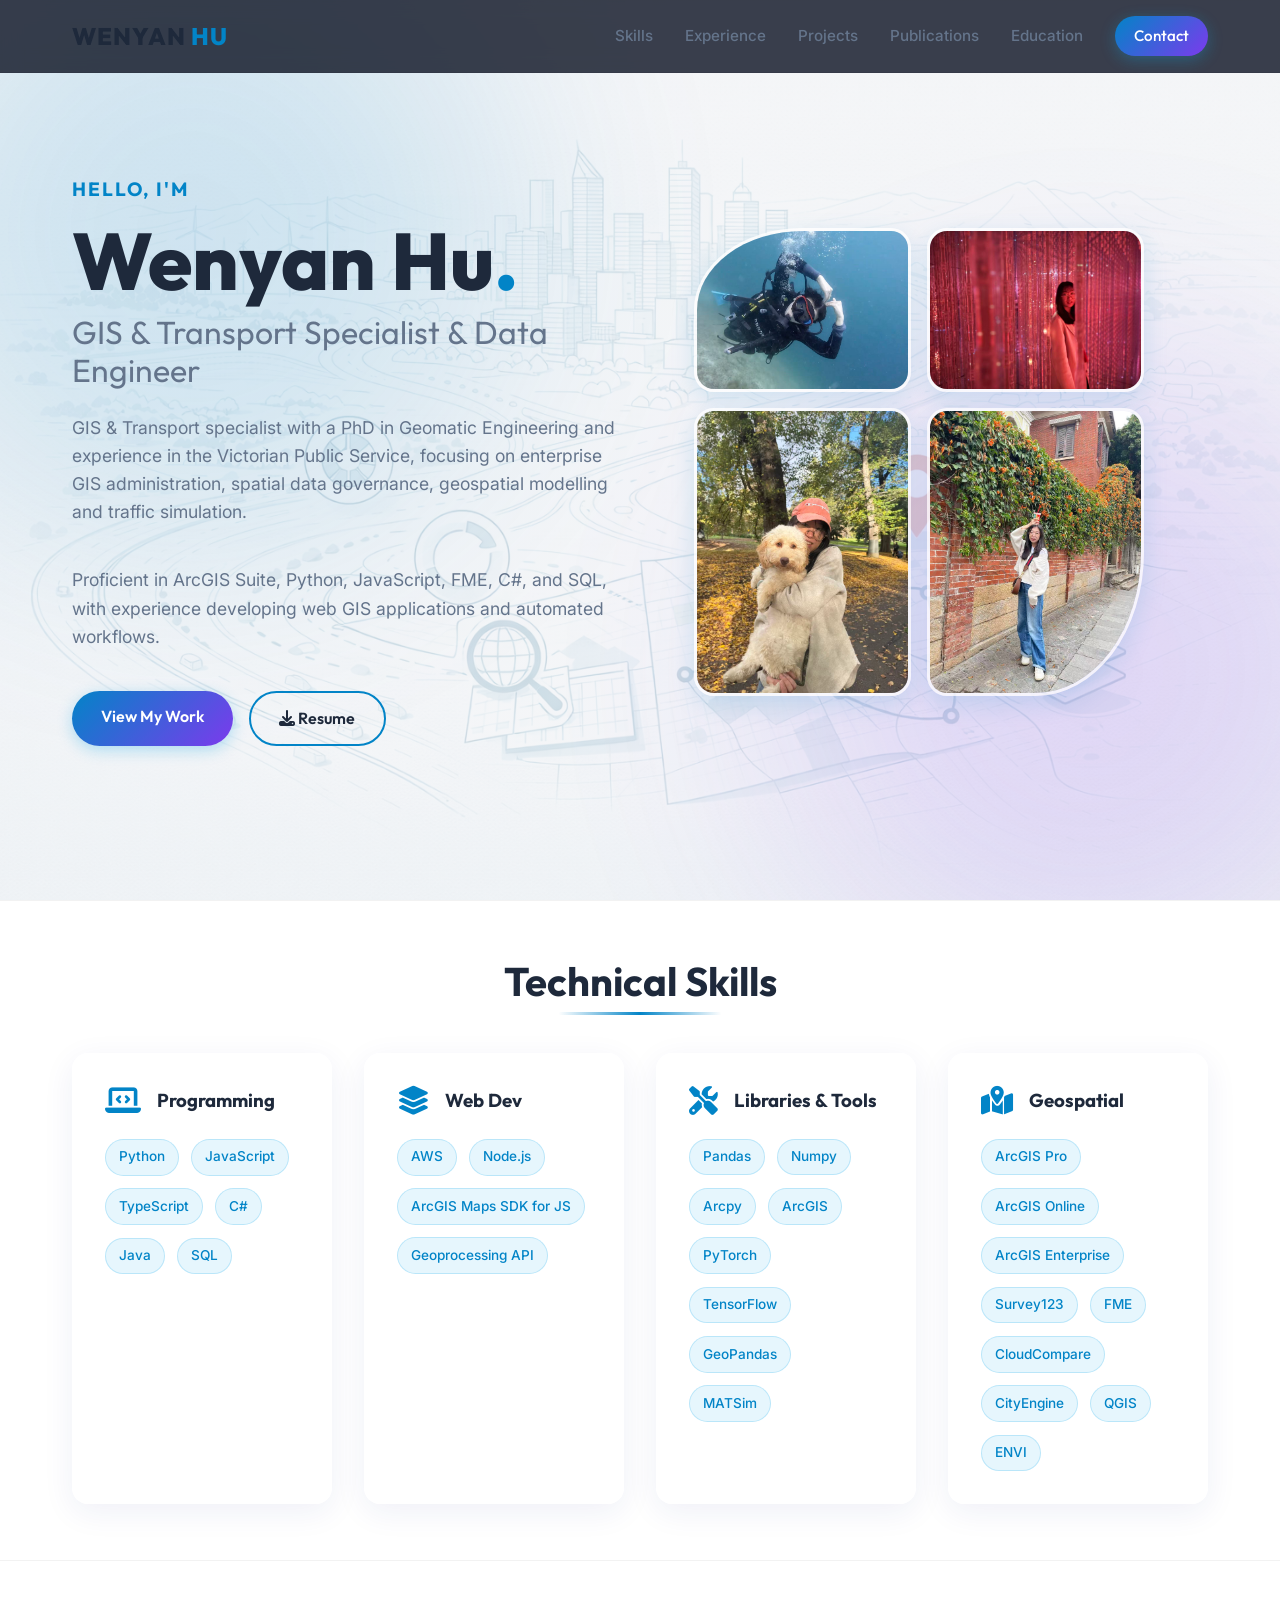
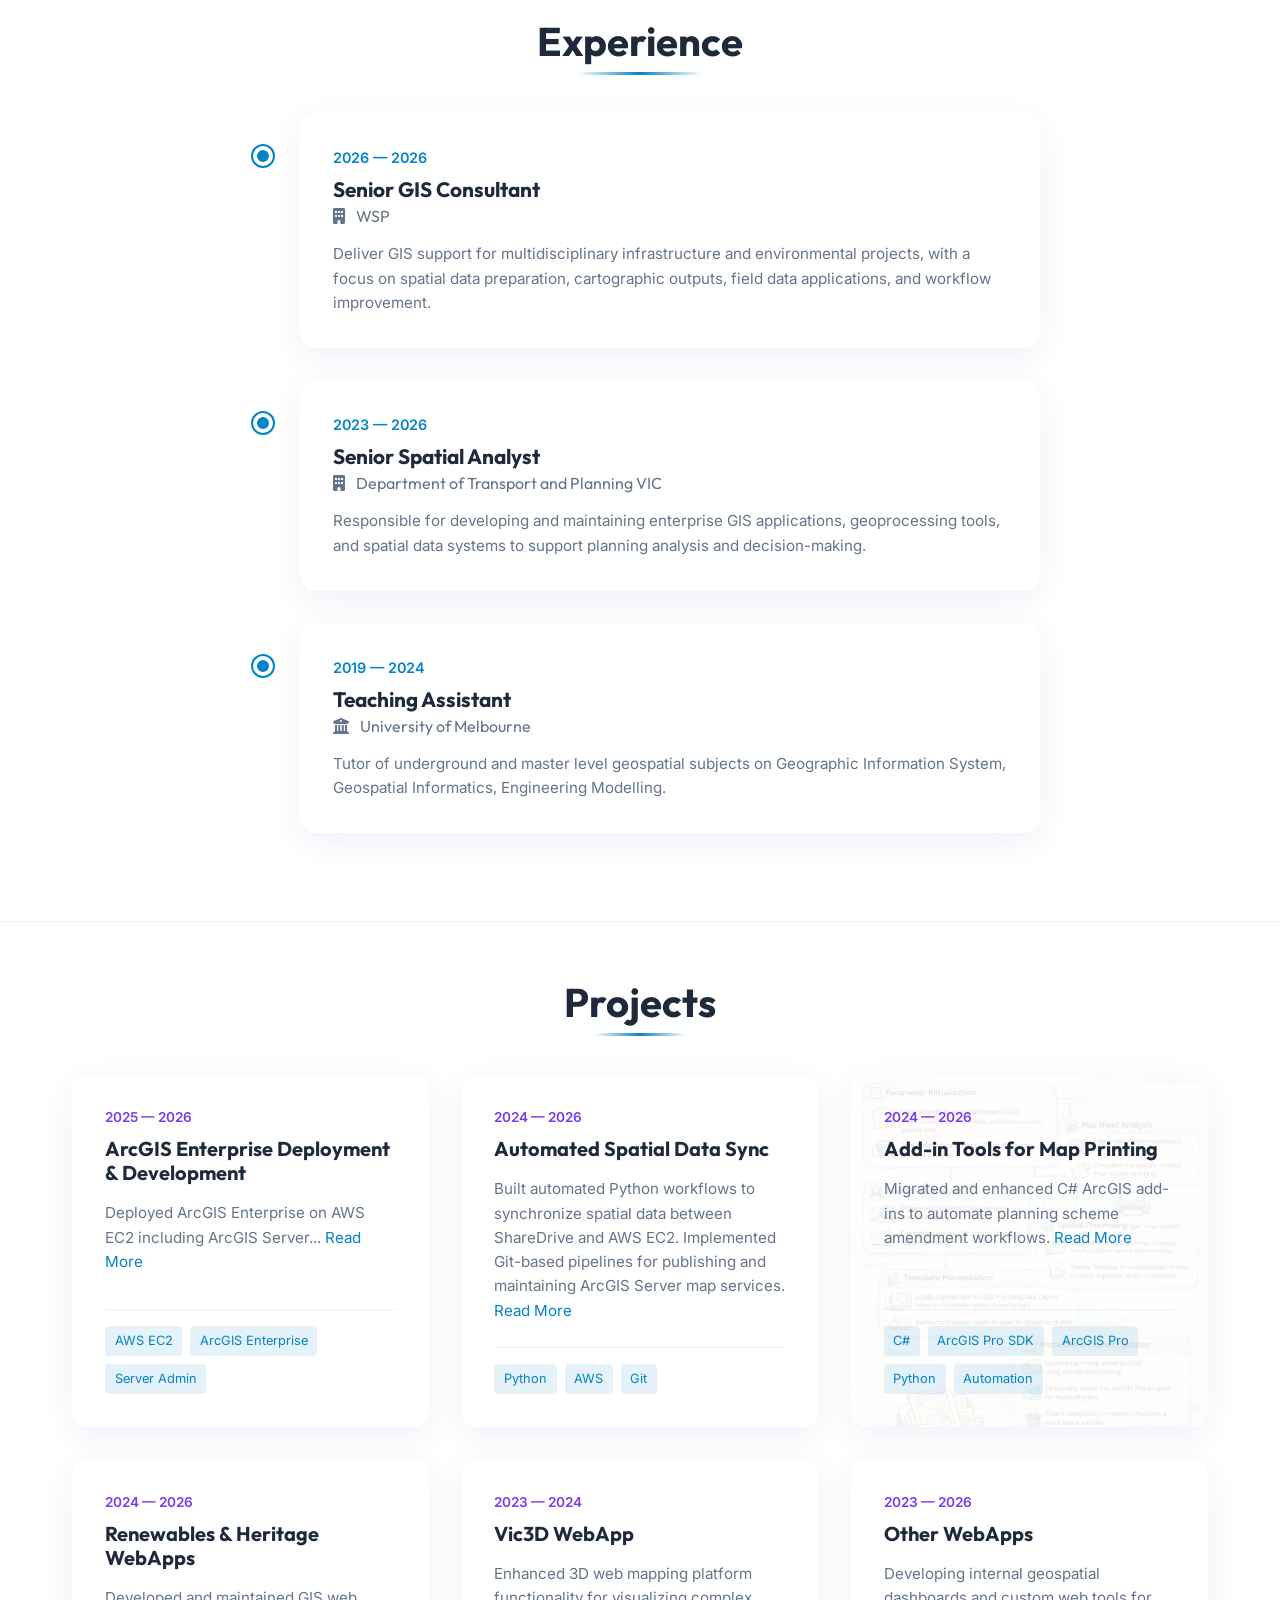
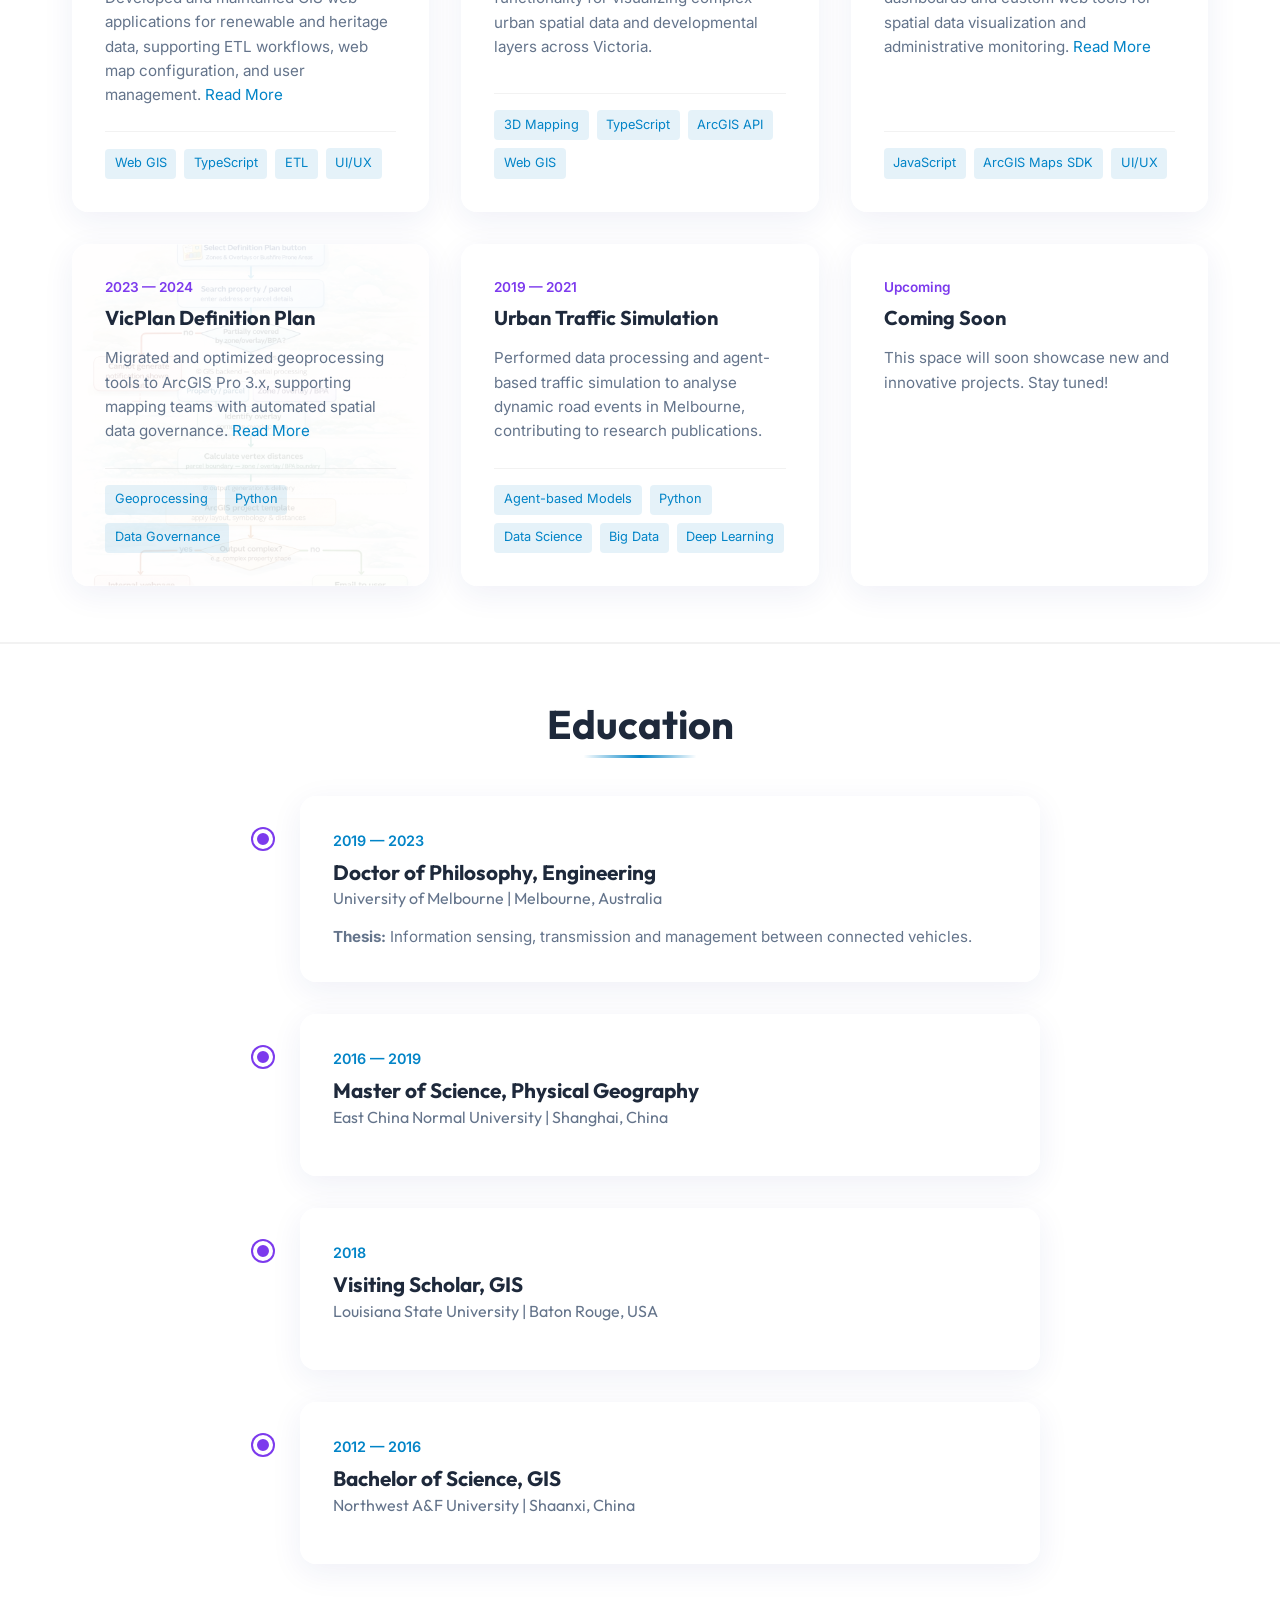
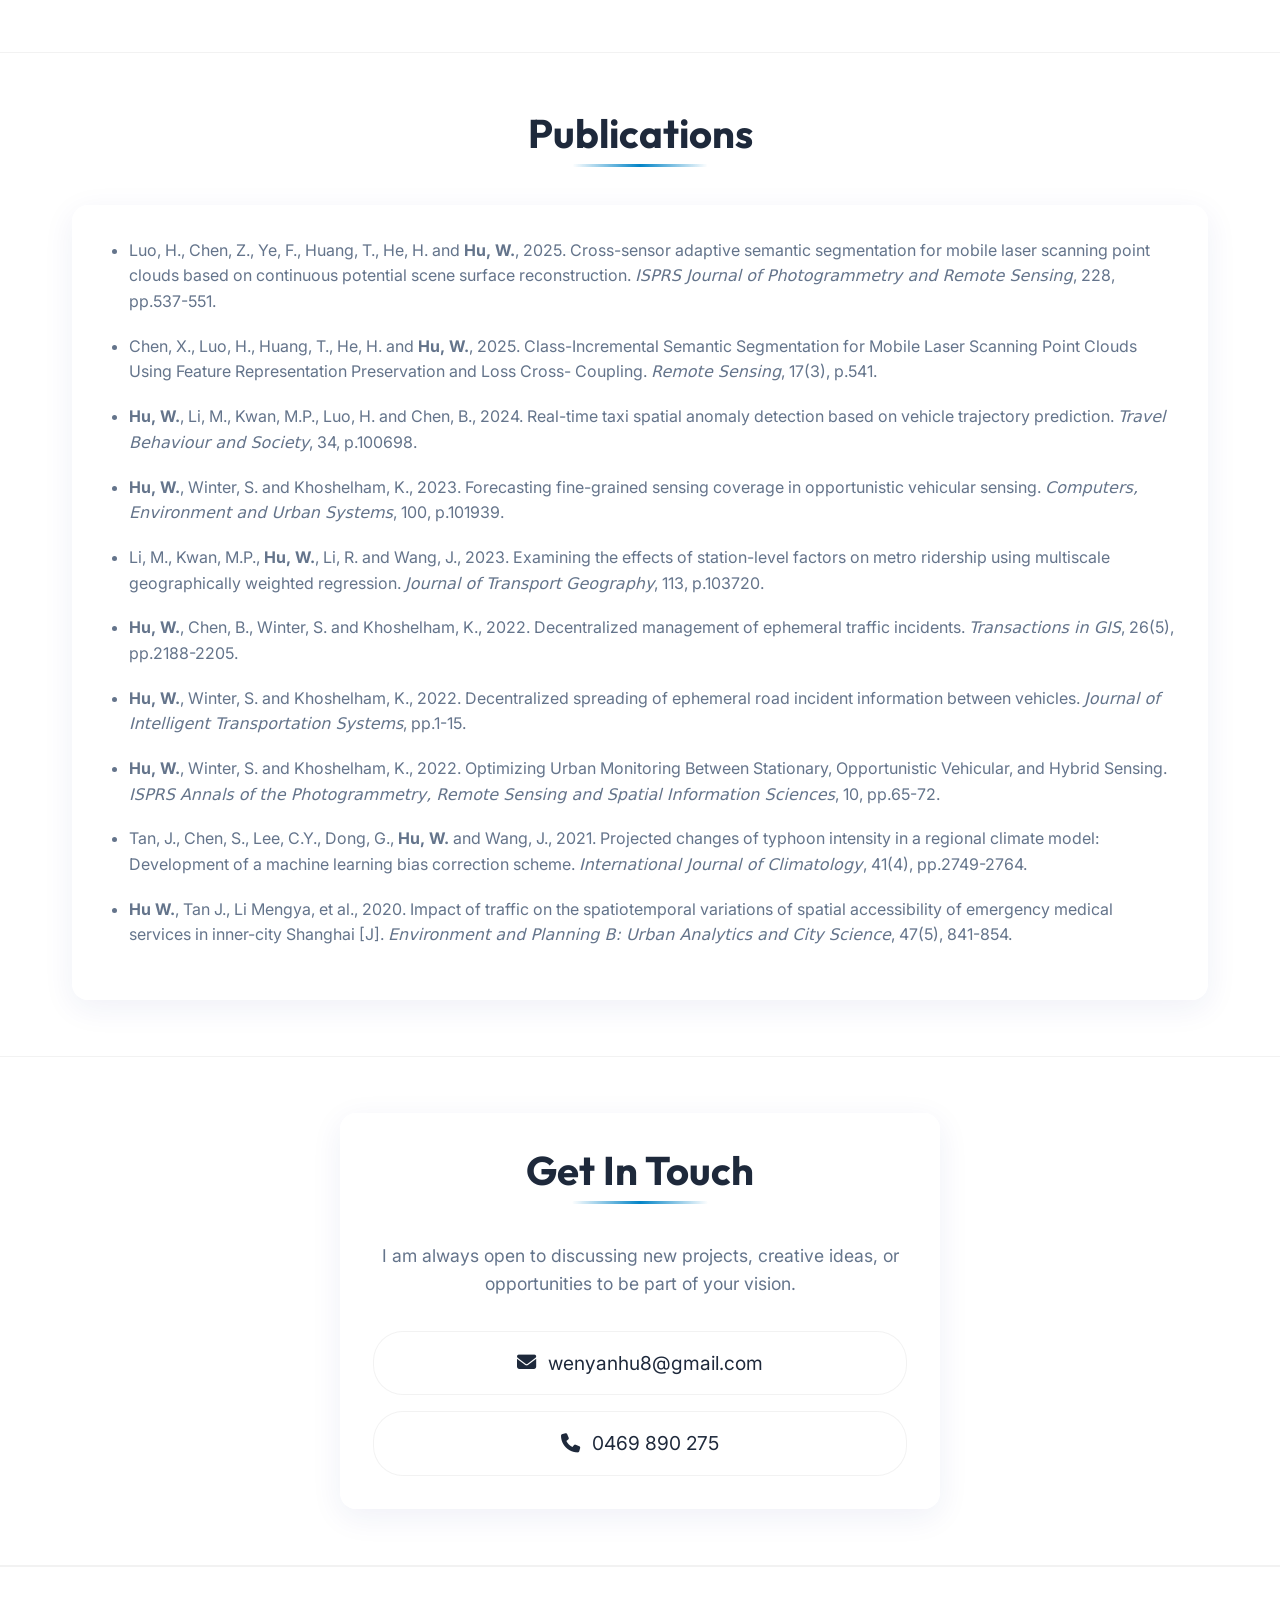
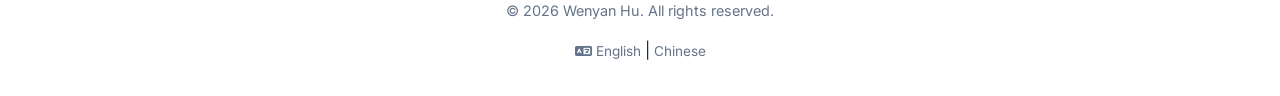
==== commit 8cfe359b: "push" ====
--- a/index.html
+++ b/index.html
@@ -4,7 +4,7 @@
 <head>
     <meta charset="UTF-8">
     <meta name="viewport" content="width=device-width, initial-scale=1.0">
-    <title>Wenyan Hu | Senior Spatial Analyst & GIS Specialist</title>
+    <title>Wenyan Hu | GIS & Transport Specialist & Data Engineer</title>
     <meta name="description"
         content="Portfolio of Wenyan Hu, GIS Specialist, Senior Spatial Analyst, and Web GIS Developer.">
 
@@ -45,10 +45,11 @@
         <div class="hero-content">
             <h3 class="greeting">Hello, I'm</h3>
             <h1 class="name">Wenyan Hu<span class="name-dot">.</span></h1>
-            <h2 class="role">Senior Spatial Analyst &amp; GIS Specialist</h2>
+            <h2 class="role">GIS &amp; Transport Specialist &amp; Data Engineer</h2>
             <p class="hero-desc">
-                GIS specialist with a PhD in Geomatic Engineering and experience in the Victorian Public Service,
-                focusing on enterprise GIS administration, spatial data governance, and geospatial modelling.
+                GIS & Transport specialist with a PhD in Geomatic Engineering and experience in the Victorian Public
+                Service, focusing on enterprise GIS administration, spatial data governance, geospatial modelling and
+                traffic simulation.
             </p>
             <p class="hero-desc">
                 Proficient in ArcGIS Suite, Python, JavaScript, FME, C#, and SQL, with experience developing web GIS
@@ -158,7 +159,19 @@
 
                 <div class="timeline-item glass-card">
                     <div class="timeline-dot"></div>
-                    <div class="timeline-date">2023 — Current</div>
+                    <div class="timeline-date">2026 — 2026</div>
+                    <div class="timeline-content">
+                        <h3>Senior GIS Consultant</h3>
+                        <h4><i class="fas fa-building"></i> WSP</h4>
+                        <p>Deliver GIS support for multidisciplinary infrastructure and environmental projects, with a
+                            focus on spatial data preparation, cartographic outputs, field data applications, and
+                            workflow improvement.</p>
+                    </div>
+                </div>
+
+                <div class="timeline-item glass-card">
+                    <div class="timeline-dot"></div>
+                    <div class="timeline-date">2023 — 2026</div>
                     <div class="timeline-content">
                         <h3>Senior Spatial Analyst</h3>
                         <h4><i class="fas fa-building"></i> Department of Transport and Planning VIC</h4>
@@ -190,7 +203,7 @@
 
                 <a href="project-arcgis.html" class="project-card glass-card"
                     style="text-decoration: none; background: linear-gradient(rgba(255, 255, 255, 0.88), rgba(255, 255, 255, 0.88)), url('https://images.unsplash.com/photo-1558494949-ef010cbdcc31?q=80&w=800&auto=format&fit=crop') center/cover;">
-                    <div class="project-year">2025 — Current</div>
+                    <div class="project-year">2025 — 2026</div>
                     <h3>ArcGIS Enterprise Deployment & Development</h3>
                     <p>Deployed ArcGIS Enterprise on AWS EC2 including ArcGIS Server... <span
                             style="color: var(--primary-color);">Read More</span></p>
@@ -201,7 +214,7 @@
 
                 <a href="datasync.html" class="project-card glass-card"
                     style="text-decoration: none; background: linear-gradient(rgba(255, 255, 255, 0.88), rgba(255, 255, 255, 0.88)), url('https://images.unsplash.com/photo-1551288049-bebda4e38f71?q=80&w=800&auto=format&fit=crop') center/cover;">
-                    <div class="project-year">2024 — Current</div>
+                    <div class="project-year">2024 — 2026</div>
                     <h3>Automated Spatial Data Sync</h3>
                     <p>Built automated Python workflows to synchronize spatial data between ShareDrive and AWS EC2.
                         Implemented Git-based pipelines for publishing and maintaining ArcGIS Server map services. <span
@@ -213,7 +226,7 @@
 
                 <a href="addin-map-printing.html" class="project-card glass-card"
                     style="text-decoration: none; background: linear-gradient(rgba(255, 255, 255, 0.88), rgba(255, 255, 255, 0.88)), url('photos/gazetted.png') center/cover;">
-                    <div class="project-year">2024 — Current</div>
+                    <div class="project-year">2024 — 2026</div>
                     <h3>Add-in Tools for Map Printing</h3>
                     <p>Migrated and enhanced C# ArcGIS add-ins to automate planning scheme amendment workflows. <span
                             style="color: var(--primary-color);">Read More</span></p>
@@ -225,7 +238,7 @@
 
                 <a href="renewables_flow.html" class="project-card glass-card"
                     style="text-decoration: none; background: linear-gradient(rgba(255, 255, 255, 0.88), rgba(255, 255, 255, 0.88)), url('https://images.unsplash.com/photo-1466611653911-95081537e5b7?q=80&w=800&auto=format&fit=crop') center/cover;">
-                    <div class="project-year">2024 — Current</div>
+                    <div class="project-year">2024 — 2026</div>
                     <h3>Renewables & Heritage WebApps</h3>
                     <p>Developed and maintained GIS web applications for renewable and heritage data, supporting ETL
                         workflows, web map configuration, and user management. <span
@@ -248,7 +261,7 @@
 
                 <a href="other-webapps.html" class="project-card glass-card"
                     style="text-decoration: none; background: linear-gradient(rgba(255, 255, 255, 0.88), rgba(255, 255, 255, 0.88)), url('https://images.unsplash.com/photo-1460925895917-afdab827c52f?q=80&w=800&auto=format&fit=crop') center/cover;">
-                    <div class="project-year">Ongoing</div>
+                    <div class="project-year">2023 — 2026</div>
                     <h3>Other WebApps</h3>
                     <p>Developing internal geospatial dashboards and custom web tools for spatial data visualization
                         and administrative monitoring. <span style="color: var(--primary-color);">Read More</span></p>
--- a/style.css
+++ b/style.css
@@ -518,6 +518,26 @@
     font-size: 0.95rem;
 }
 
+.timeline-content ul,
+.experience-list {
+    margin-top: 1rem;
+    padding-left: 1.25rem;
+    color: var(--text-muted);
+    font-size: 0.92rem;
+    line-height: 1.65;
+}
+
+.timeline-content li,
+.experience-list li {
+    margin-bottom: 0.75rem;
+}
+
+.timeline-content li strong,
+.experience-list li strong {
+    color: var(--text-color);
+    font-weight: 600;
+}
+
 /* Projects Section */
 .projects-grid {
     display: grid;
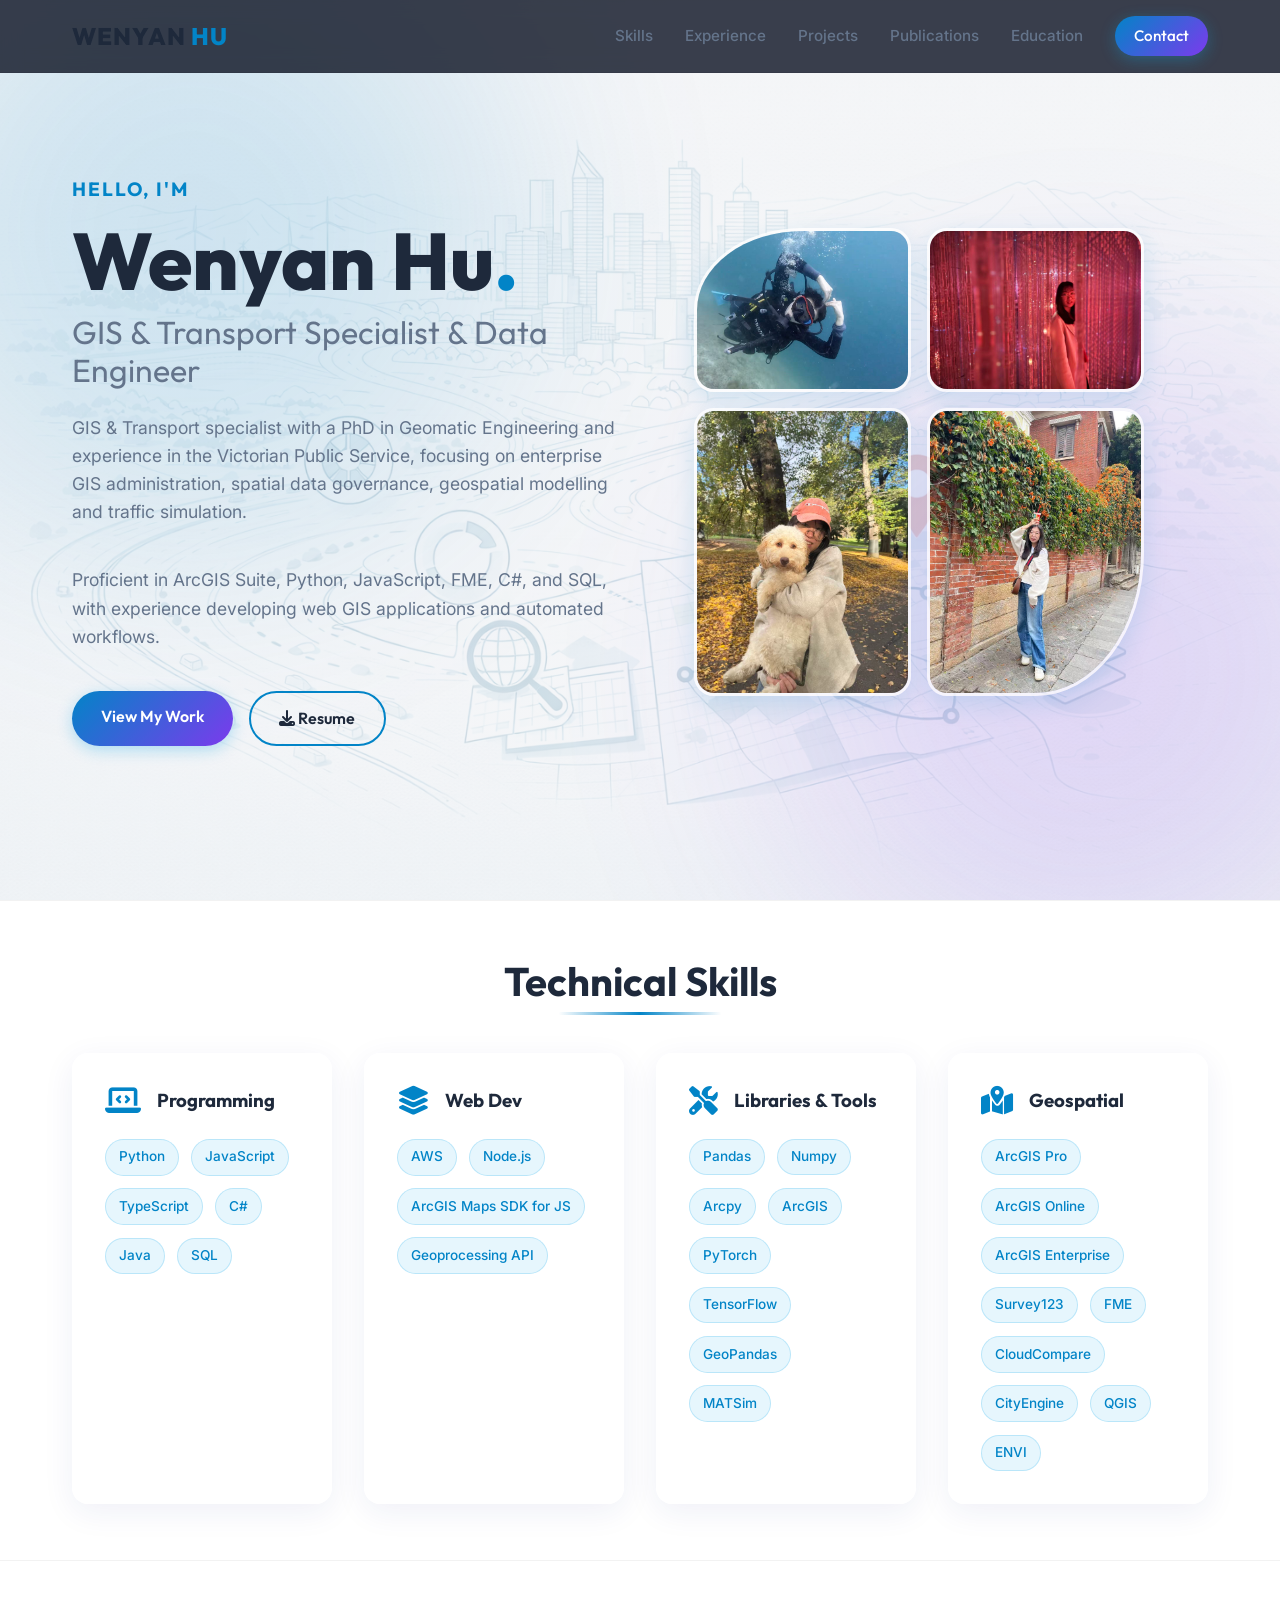
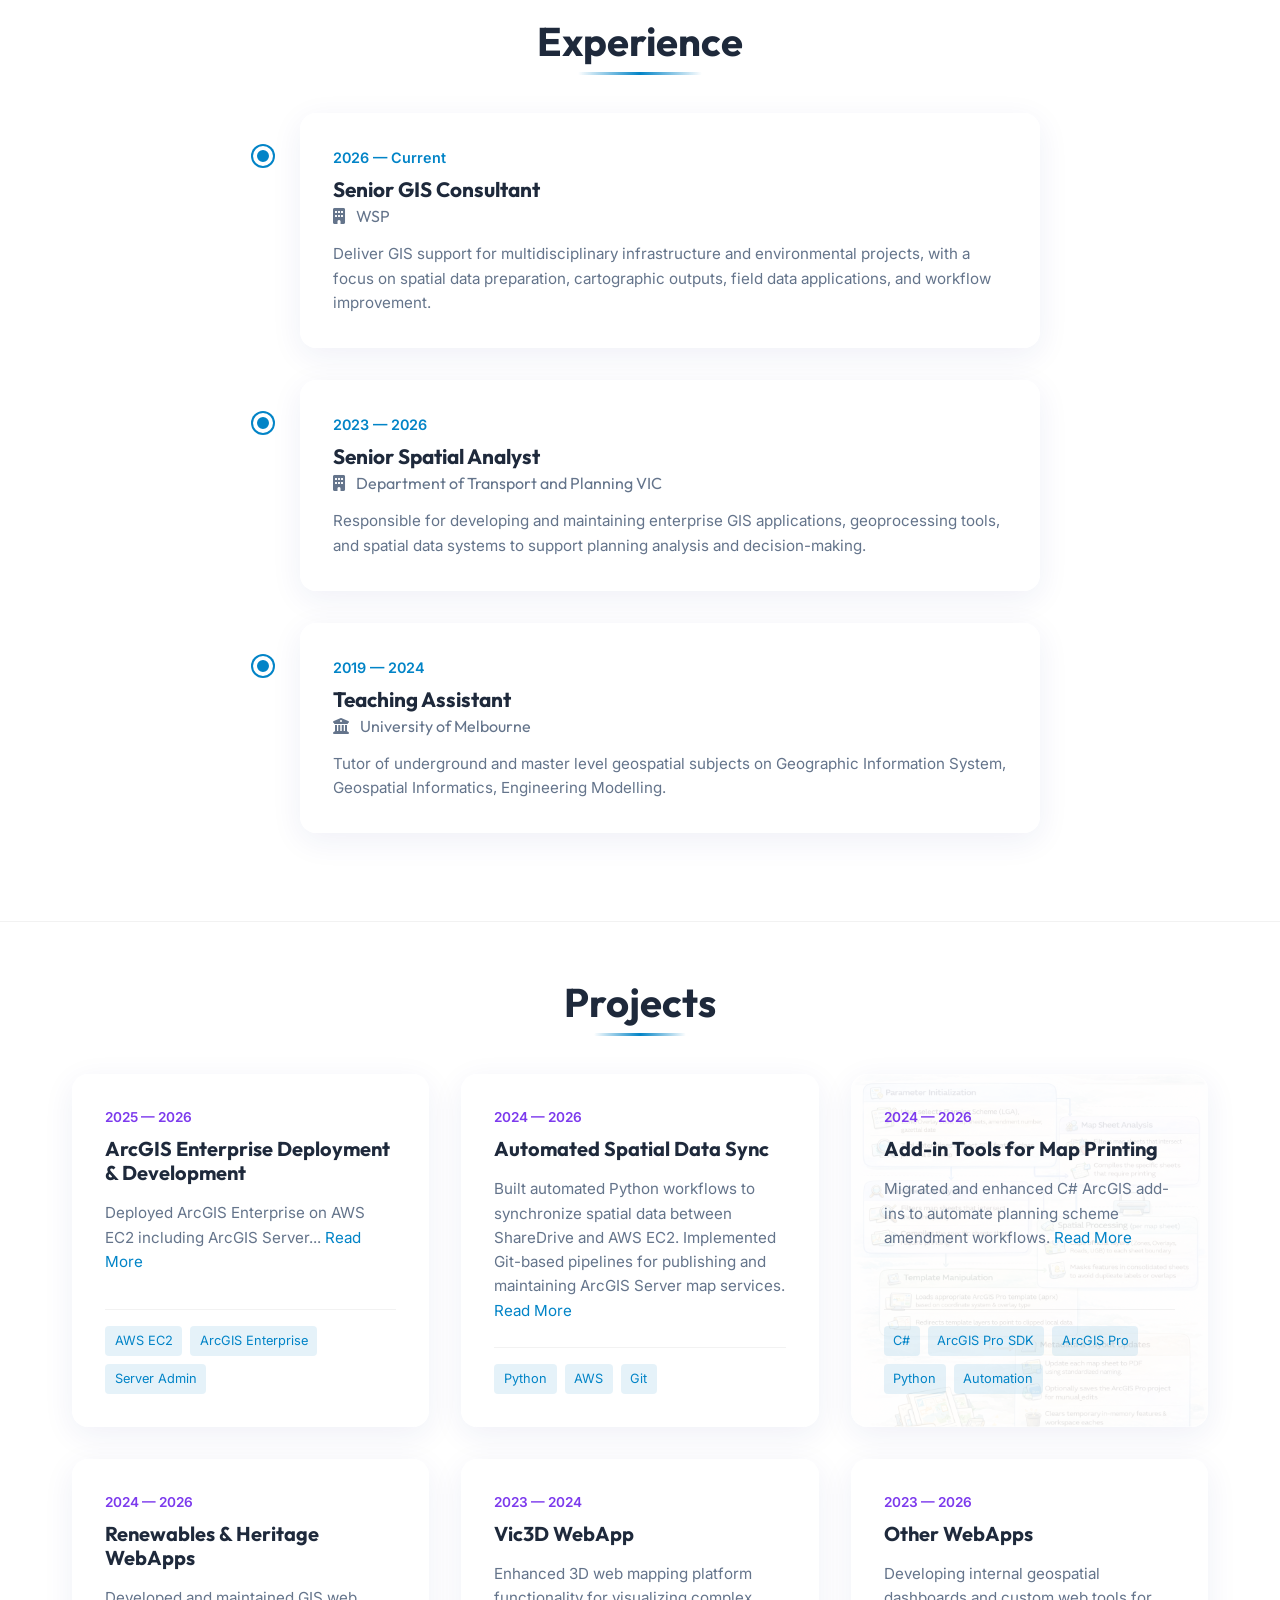
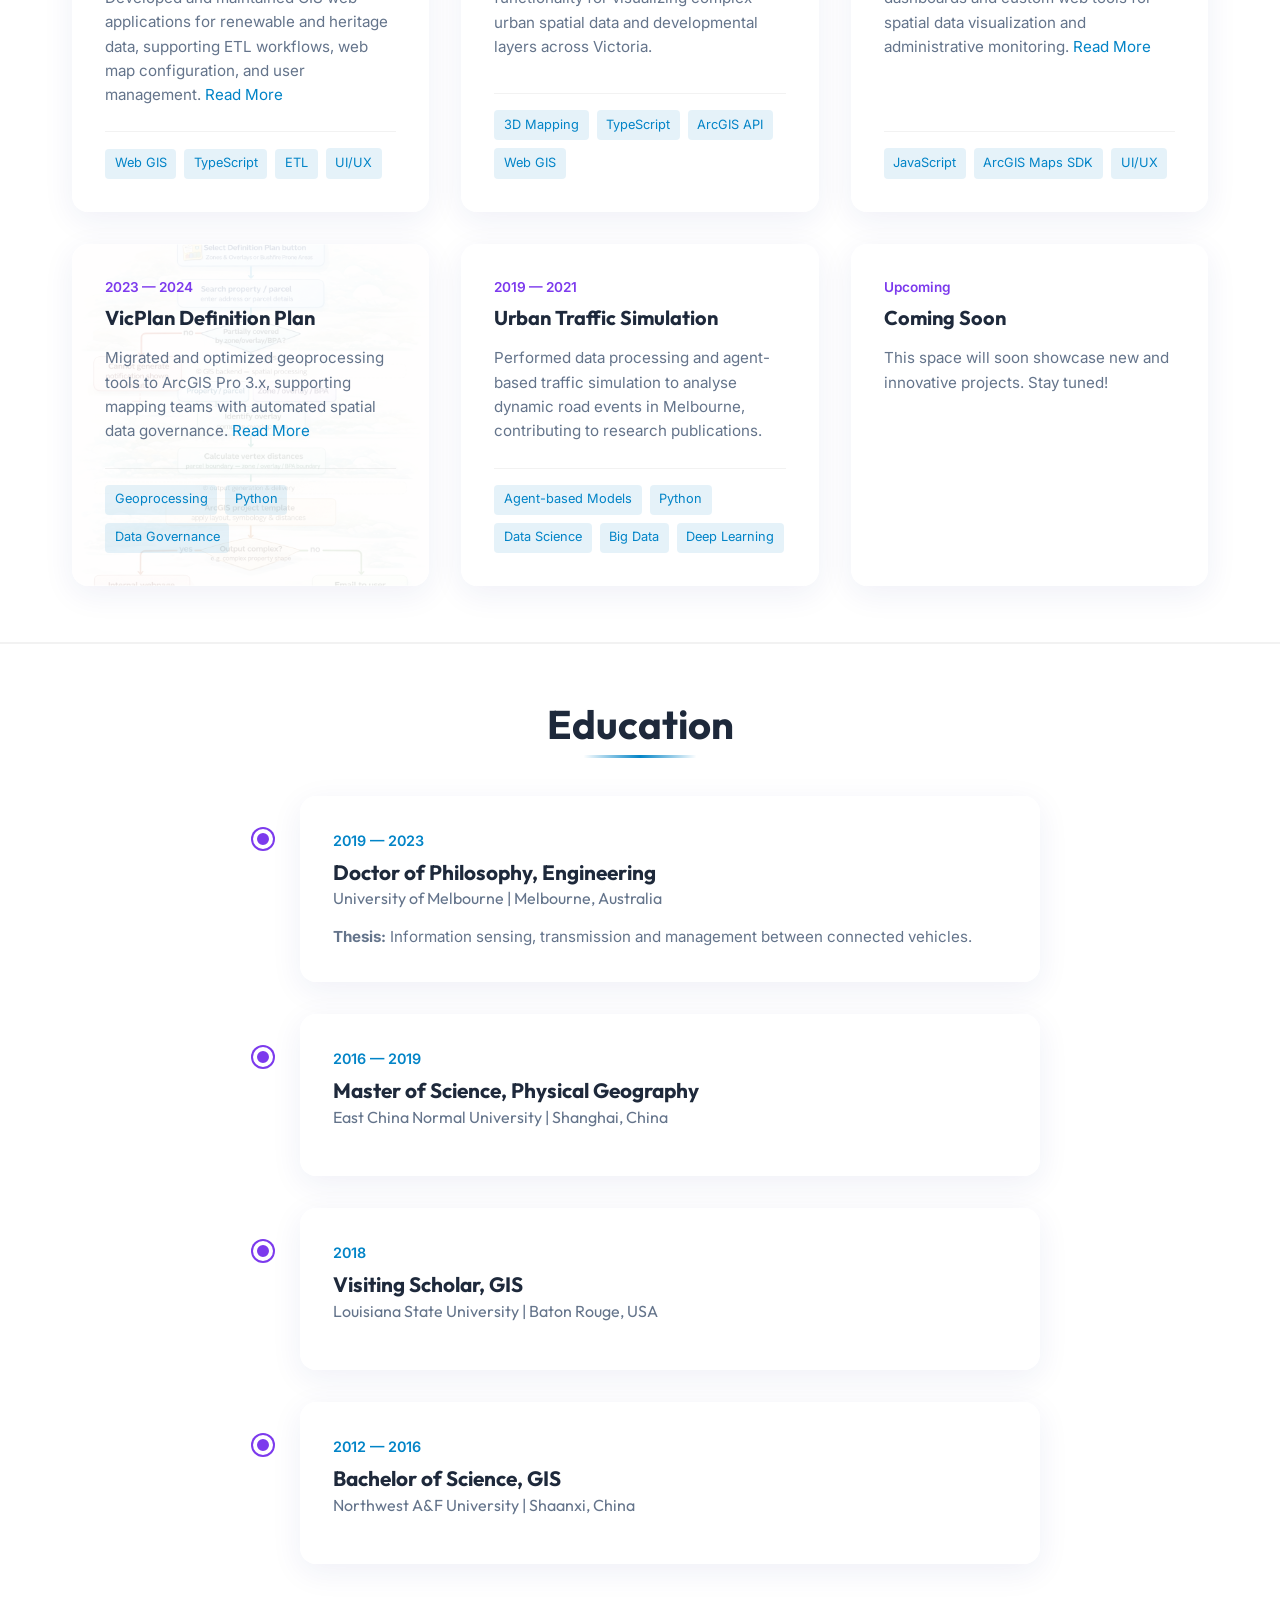
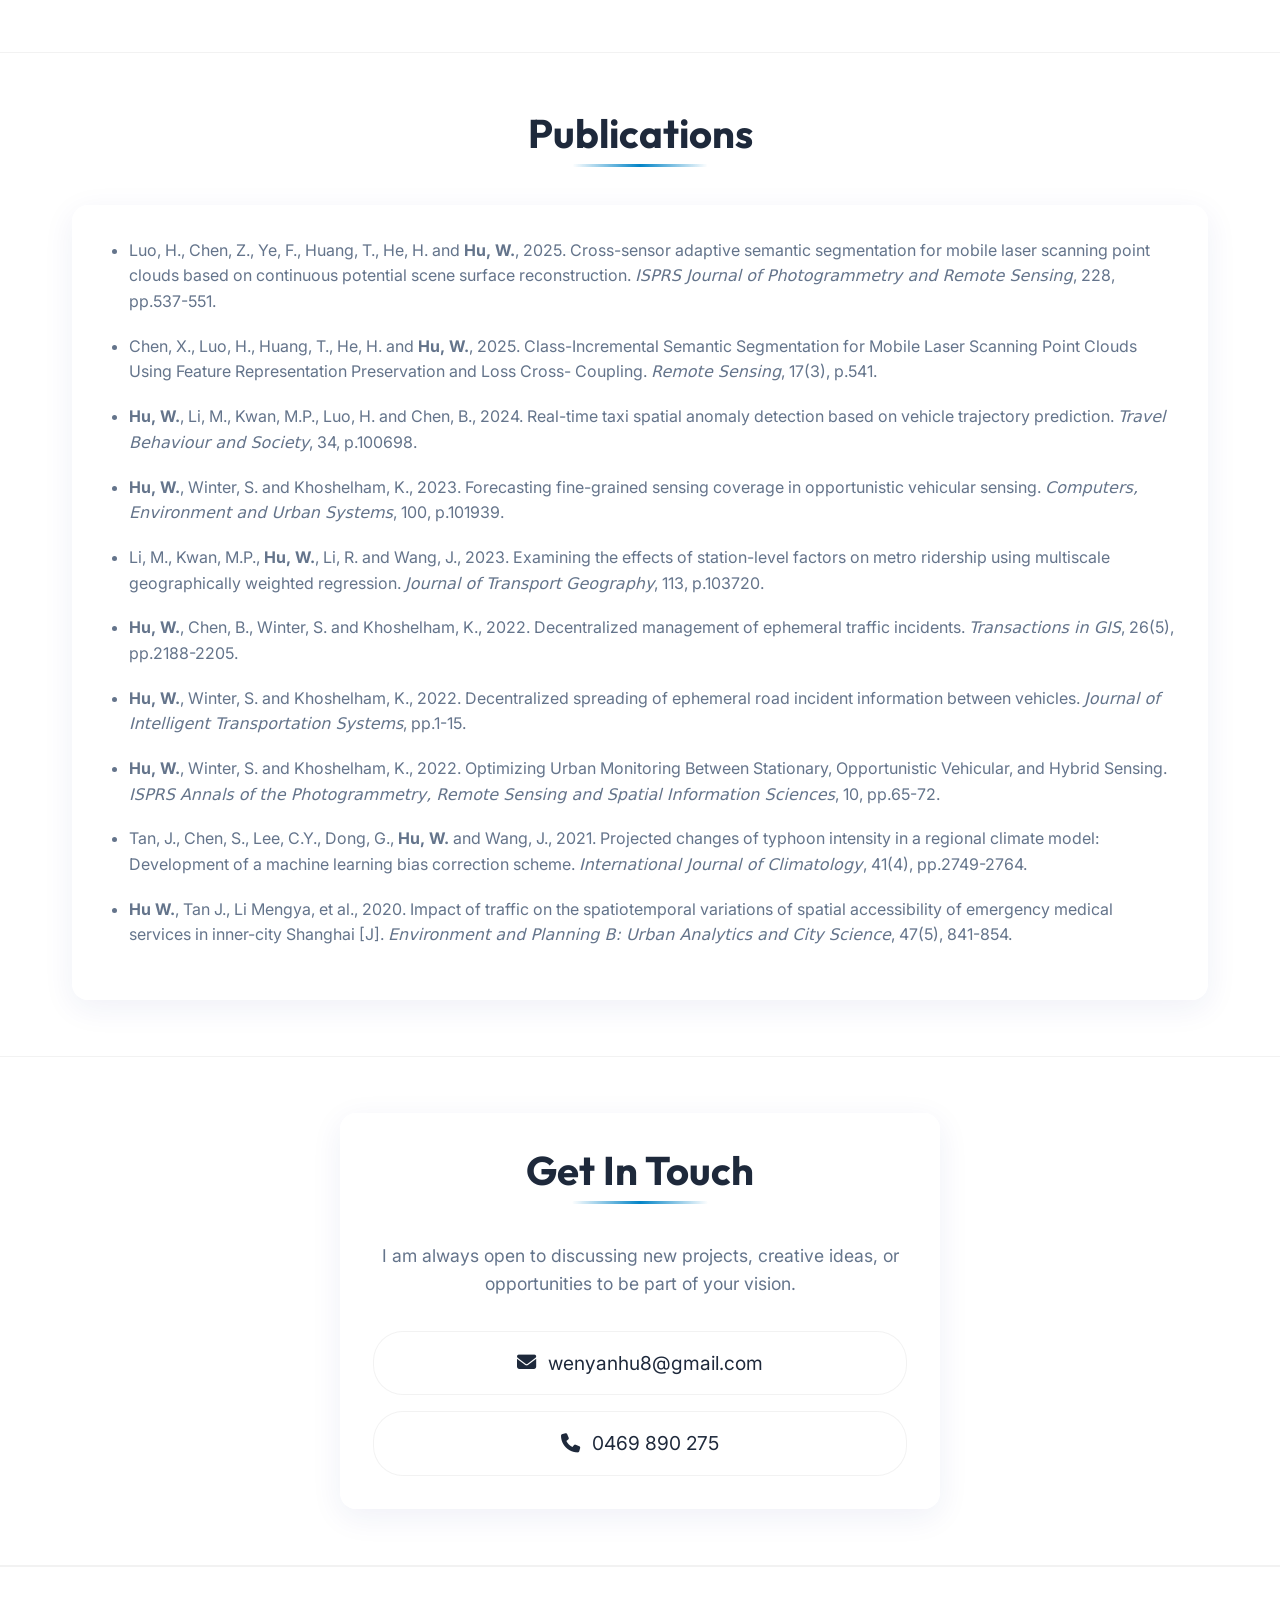
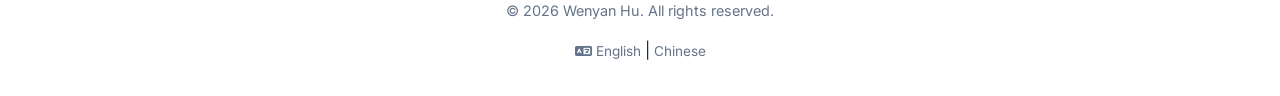
==== commit d53c9c8d: "push" ====
--- a/index.html
+++ b/index.html
@@ -159,7 +159,7 @@
 
                 <div class="timeline-item glass-card">
                     <div class="timeline-dot"></div>
-                    <div class="timeline-date">2026 — 2026</div>
+                    <div class="timeline-date">2026 — Current</div>
                     <div class="timeline-content">
                         <h3>Senior GIS Consultant</h3>
                         <h4><i class="fas fa-building"></i> WSP</h4>
